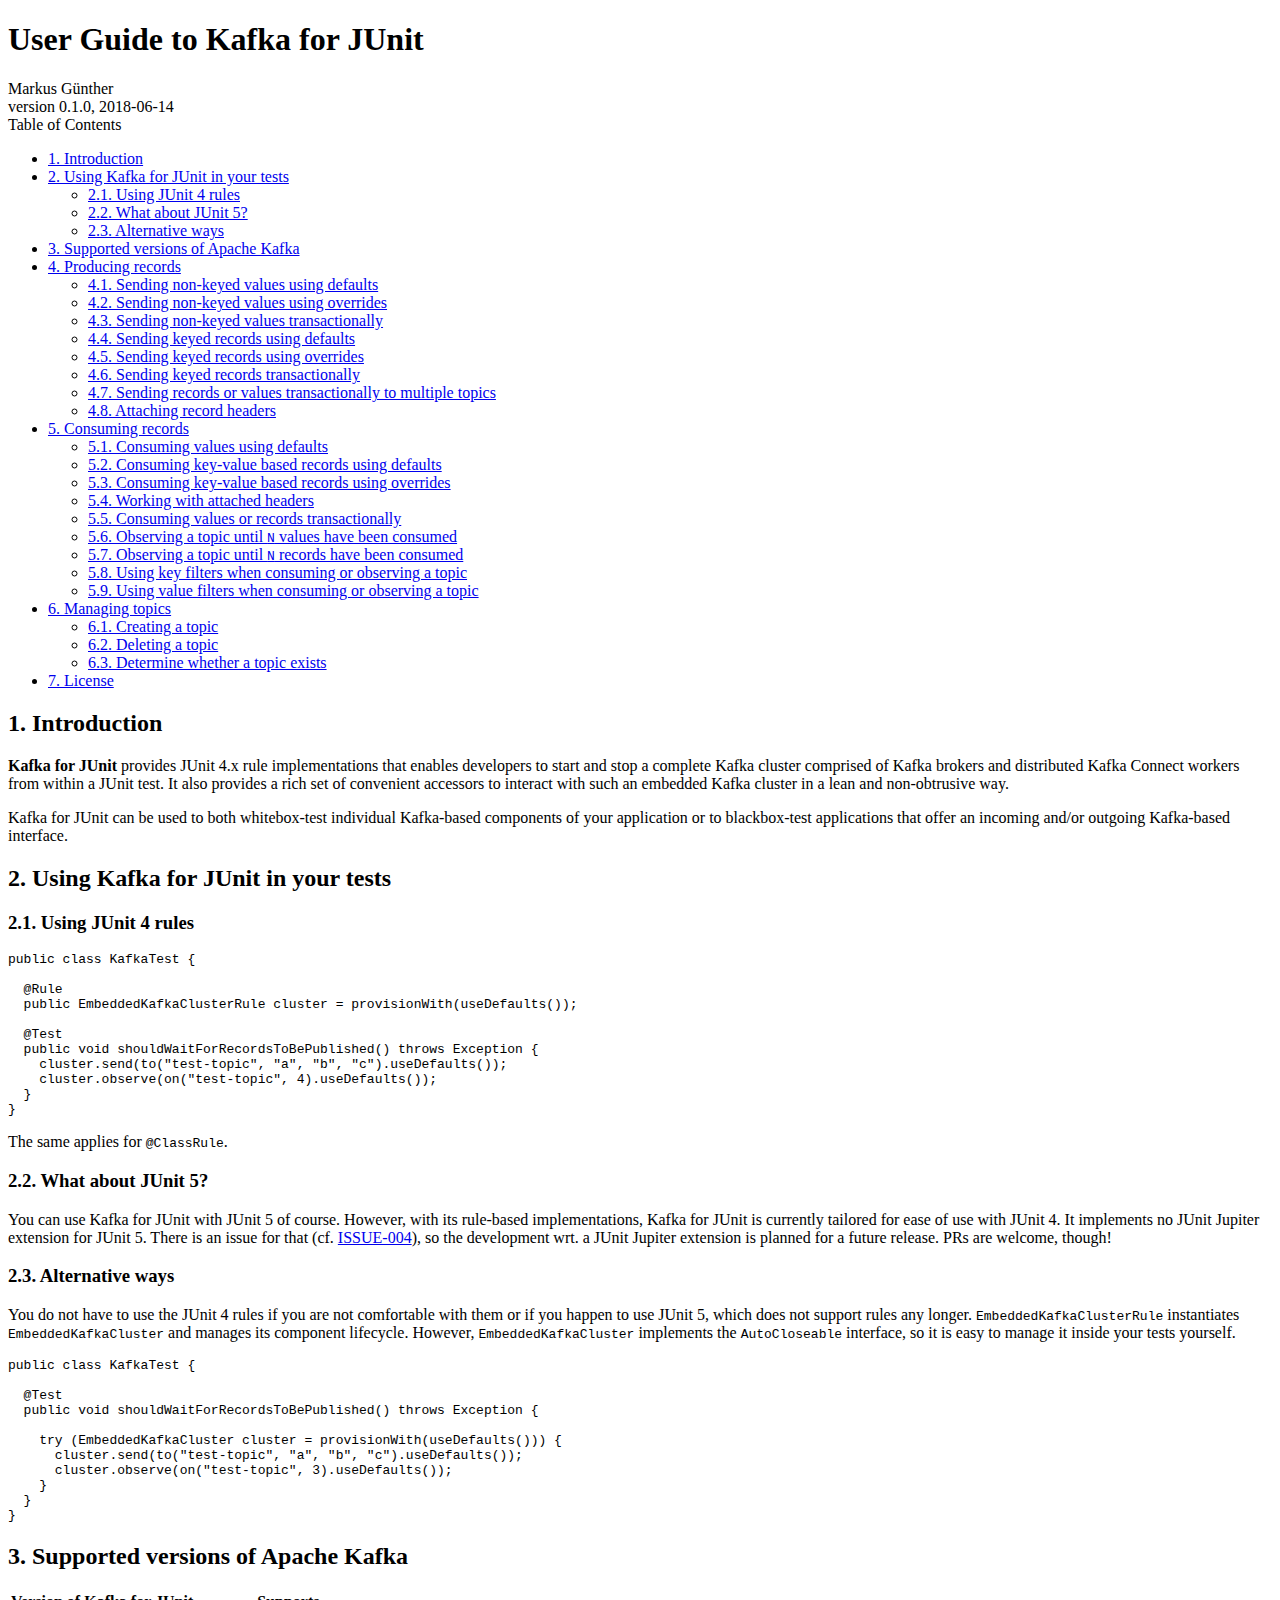
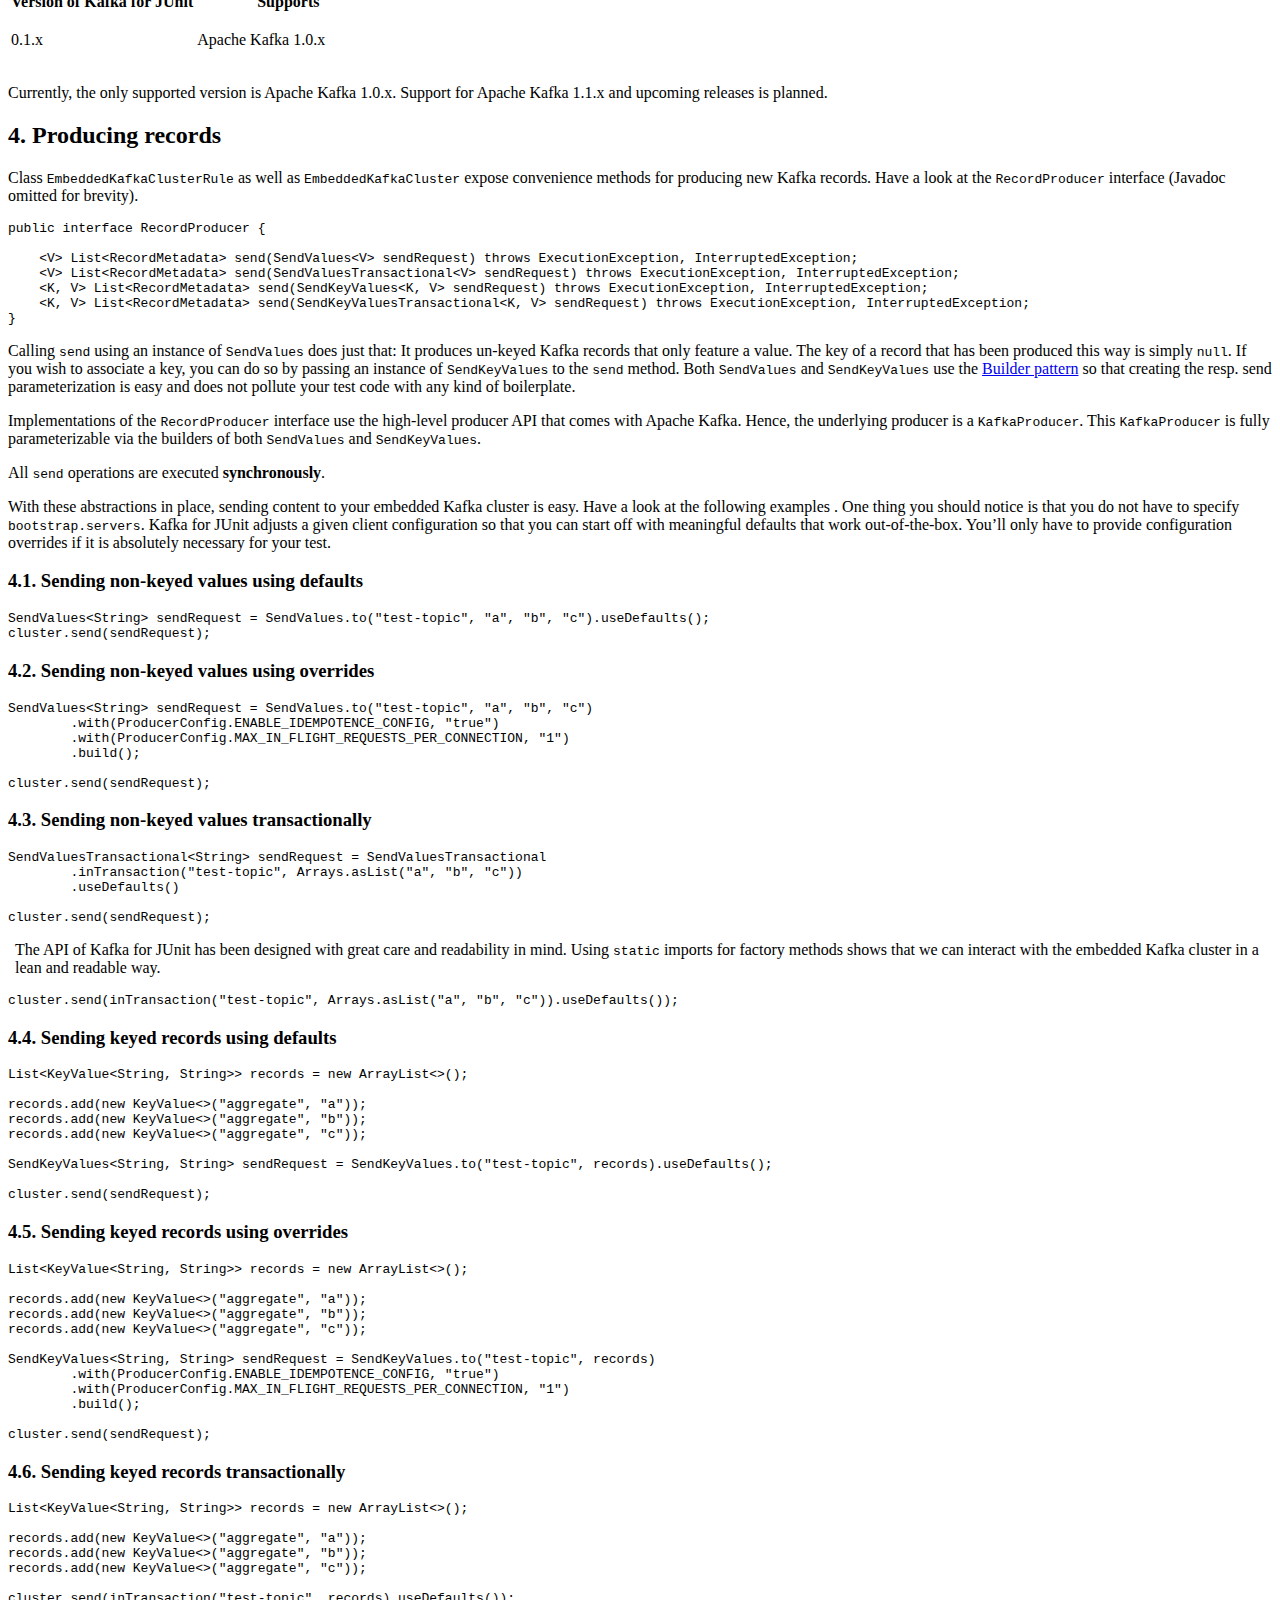
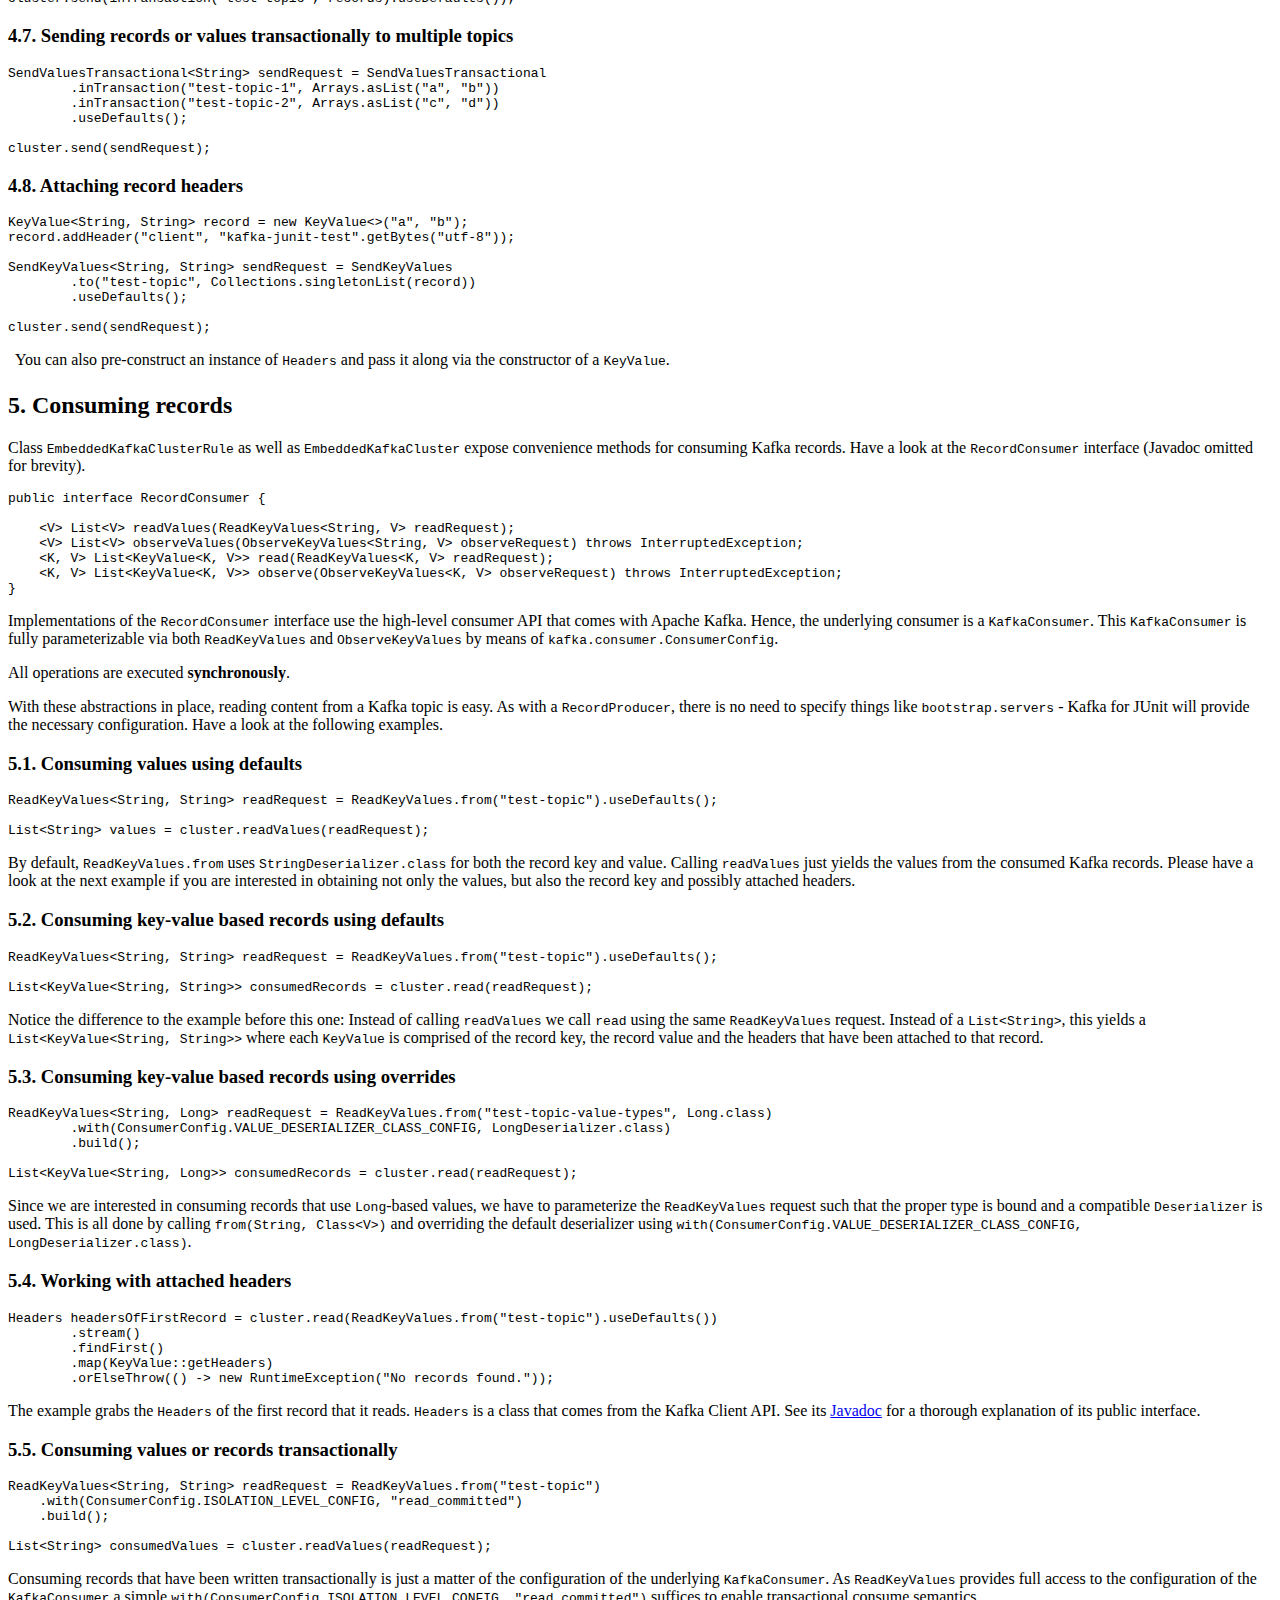
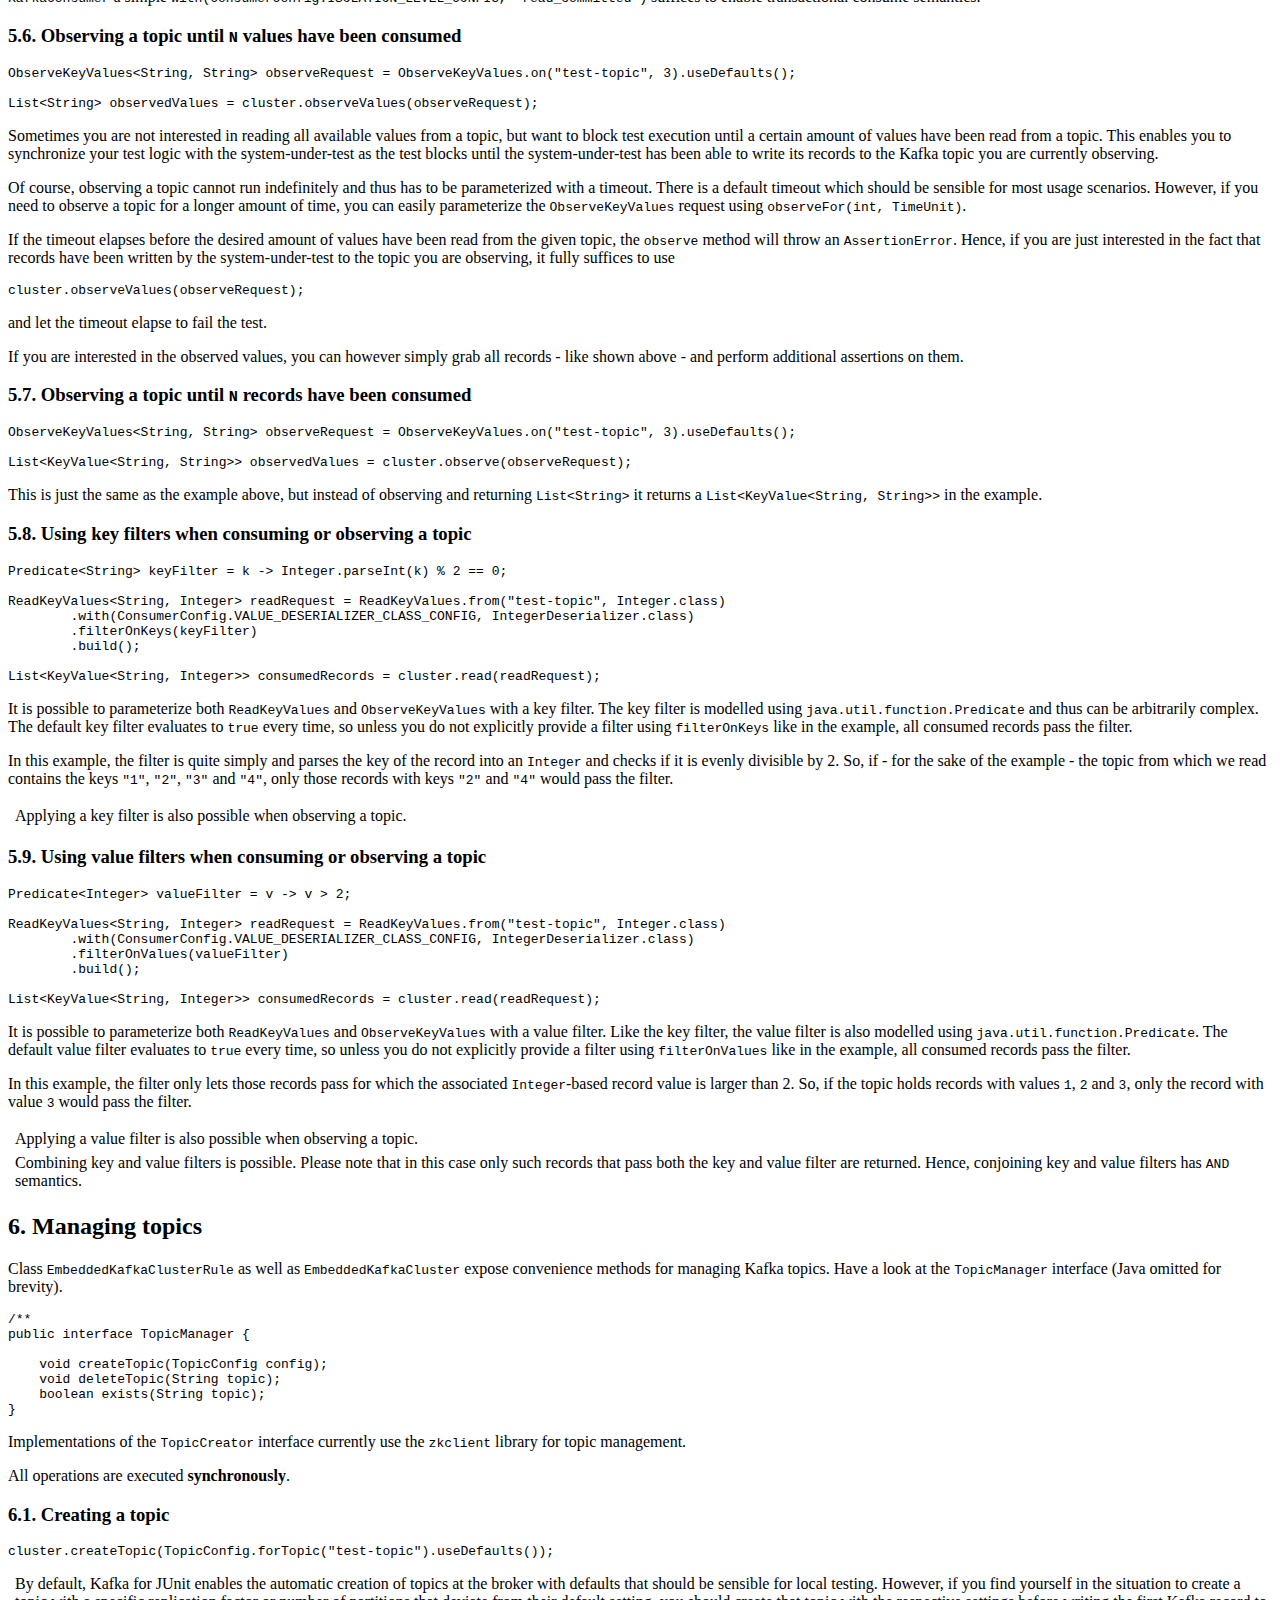
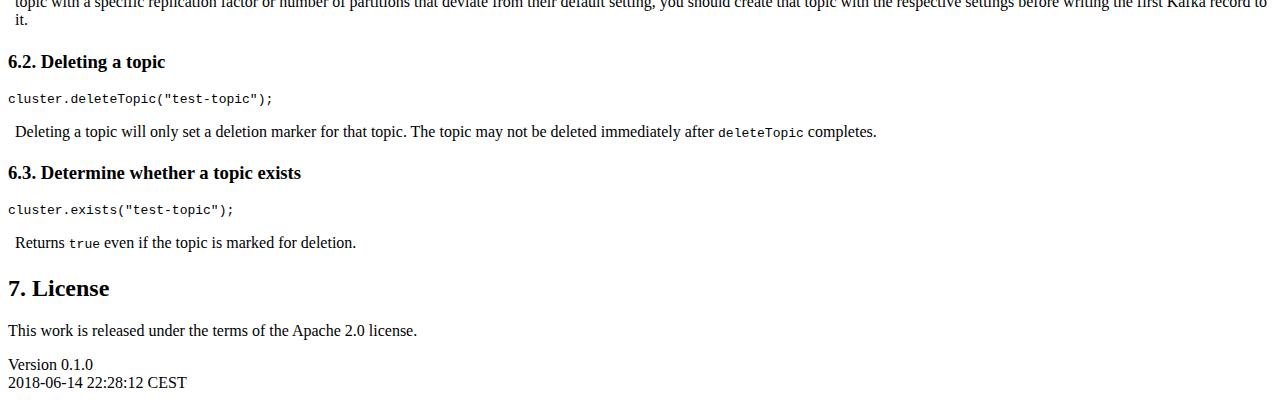
==== index.html @ 94922762 "Refines user's guide for 0.1.0" ====
<!DOCTYPE html>
<html lang="en">
<head>
<meta charset="UTF-8">
<!--[if IE]><meta http-equiv="X-UA-Compatible" content="IE=edge"><![endif]-->
<meta name="viewport" content="width=device-width, initial-scale=1.0">
<meta name="generator" content="Asciidoctor 1.5.4">
<meta name="author" content="Markus Günther">
<title>User Guide to Kafka for JUnit</title>
<link rel="stylesheet" href="https://fonts.googleapis.com/css?family=Open+Sans:300,300italic,400,400italic,600,600italic%7CNoto+Serif:400,400italic,700,700italic%7CDroid+Sans+Mono:400,700">
<link rel="stylesheet" href="css//asciidoctor.css">
<link rel="stylesheet" href="https://cdnjs.cloudflare.com/ajax/libs/font-awesome/4.5.0/css/font-awesome.min.css">
</head>
<body class="book toc2 toc-left">
<div id="header">
<h1>User Guide to <strong>Kafka for JUnit</strong></h1>
<div class="details">
<span id="author" class="author">Markus Günther</span><br>
<span id="revnumber">version 0.1.0,</span>
<span id="revdate">2018-06-14</span>
</div>
<div id="toc" class="toc2">
<div id="toctitle">Table of Contents</div>
<ul class="sectlevel1">
<li><a href="#section:introduction">1. Introduction</a></li>
<li><a href="#_using_kafka_for_junit_in_your_tests">2. Using Kafka for JUnit in your tests</a>
<ul class="sectlevel2">
<li><a href="#_using_junit_4_rules">2.1. Using JUnit 4 rules</a></li>
<li><a href="#_what_about_junit_5">2.2. What about JUnit 5?</a></li>
<li><a href="#_alternative_ways">2.3. Alternative ways</a></li>
</ul>
</li>
<li><a href="#_supported_versions_of_apache_kafka">3. Supported versions of Apache Kafka</a></li>
<li><a href="#section:producing-records">4. Producing records</a>
<ul class="sectlevel2">
<li><a href="#_sending_non_keyed_values_using_defaults">4.1. Sending non-keyed values using defaults</a></li>
<li><a href="#_sending_non_keyed_values_using_overrides">4.2. Sending non-keyed values using overrides</a></li>
<li><a href="#_sending_non_keyed_values_transactionally">4.3. Sending non-keyed values transactionally</a></li>
<li><a href="#_sending_keyed_records_using_defaults">4.4. Sending keyed records using defaults</a></li>
<li><a href="#_sending_keyed_records_using_overrides">4.5. Sending keyed records using overrides</a></li>
<li><a href="#_sending_keyed_records_transactionally">4.6. Sending keyed records transactionally</a></li>
<li><a href="#_sending_records_or_values_transactionally_to_multiple_topics">4.7. Sending records or values transactionally to multiple topics</a></li>
<li><a href="#_attaching_record_headers">4.8. Attaching record headers</a></li>
</ul>
</li>
<li><a href="#section:consuming-records">5. Consuming records</a>
<ul class="sectlevel2">
<li><a href="#_consuming_values_using_defaults">5.1. Consuming values using defaults</a></li>
<li><a href="#_consuming_key_value_based_records_using_defaults">5.2. Consuming key-value based records using defaults</a></li>
<li><a href="#_consuming_key_value_based_records_using_overrides">5.3. Consuming key-value based records using overrides</a></li>
<li><a href="#_working_with_attached_headers">5.4. Working with attached headers</a></li>
<li><a href="#_consuming_values_or_records_transactionally">5.5. Consuming values or records transactionally</a></li>
<li><a href="#_observing_a_topic_until_code_n_code_values_have_been_consumed">5.6. Observing a topic until <code>N</code> values have been consumed</a></li>
<li><a href="#_observing_a_topic_until_code_n_code_records_have_been_consumed">5.7. Observing a topic until <code>N</code> records have been consumed</a></li>
<li><a href="#_using_key_filters_when_consuming_or_observing_a_topic">5.8. Using key filters when consuming or observing a topic</a></li>
<li><a href="#_using_value_filters_when_consuming_or_observing_a_topic">5.9. Using value filters when consuming or observing a topic</a></li>
</ul>
</li>
<li><a href="#section:managing-topics">6. Managing topics</a>
<ul class="sectlevel2">
<li><a href="#_creating_a_topic">6.1. Creating a topic</a></li>
<li><a href="#_deleting_a_topic">6.2. Deleting a topic</a></li>
<li><a href="#_determine_whether_a_topic_exists">6.3. Determine whether a topic exists</a></li>
</ul>
</li>
<li><a href="#section:colophon">7. License</a></li>
</ul>
</div>
</div>
<div id="content">
<div class="sect1">
<h2 id="section:introduction">1. Introduction</h2>
<div class="sectionbody">
<div class="paragraph">
<p><strong>Kafka for JUnit</strong> provides JUnit 4.x rule implementations that enables developers to start and stop a complete Kafka cluster comprised of Kafka brokers and distributed Kafka Connect workers from within a JUnit test. It also provides a rich set of convenient accessors to interact with such an embedded Kafka cluster in a lean and non-obtrusive way.</p>
</div>
<div class="paragraph">
<p>Kafka for JUnit can be used to both whitebox-test individual Kafka-based components of your application or to blackbox-test applications that offer an incoming and/or outgoing Kafka-based interface.</p>
</div>
</div>
</div>
<div class="sect1">
<h2 id="_using_kafka_for_junit_in_your_tests">2. Using Kafka for JUnit in your tests</h2>
<div class="sectionbody">
<div class="sect2">
<h3 id="_using_junit_4_rules">2.1. Using JUnit 4 rules</h3>
<div class="listingblock">
<div class="content">
<pre class="highlight"><code class="language-java" data-lang="java">public class KafkaTest {

  @Rule
  public EmbeddedKafkaClusterRule cluster = provisionWith(useDefaults());

  @Test
  public void shouldWaitForRecordsToBePublished() throws Exception {
    cluster.send(to("test-topic", "a", "b", "c").useDefaults());
    cluster.observe(on("test-topic", 4).useDefaults());
  }
}</code></pre>
</div>
</div>
<div class="paragraph">
<p>The same applies for <code>@ClassRule</code>.</p>
</div>
</div>
<div class="sect2">
<h3 id="_what_about_junit_5">2.2. What about JUnit 5?</h3>
<div class="paragraph">
<p>You can use Kafka for JUnit with JUnit 5 of course. However, with its rule-based implementations, Kafka for JUnit is currently tailored for ease of use with JUnit 4. It implements no JUnit Jupiter extension for JUnit 5. There is an issue for that (cf. <a href="https://github.com/mguenther/kafka-junit/issues/4">ISSUE-004</a>), so the development wrt. a JUnit Jupiter extension is planned for a future release. PRs are welcome, though!</p>
</div>
</div>
<div class="sect2">
<h3 id="_alternative_ways">2.3. Alternative ways</h3>
<div class="paragraph">
<p>You do not have to use the JUnit 4 rules if you are not comfortable with them or if you happen to use JUnit 5, which does not support rules any longer. <code>EmbeddedKafkaClusterRule</code> instantiates <code>EmbeddedKafkaCluster</code> and manages its component lifecycle. However, <code>EmbeddedKafkaCluster</code> implements the <code>AutoCloseable</code> interface, so it is easy to manage it inside your tests yourself.</p>
</div>
<div class="listingblock">
<div class="content">
<pre class="highlight"><code class="language-java" data-lang="java">public class KafkaTest {

  @Test
  public void shouldWaitForRecordsToBePublished() throws Exception {

    try (EmbeddedKafkaCluster cluster = provisionWith(useDefaults())) {
      cluster.send(to("test-topic", "a", "b", "c").useDefaults());
      cluster.observe(on("test-topic", 3).useDefaults());
    }
  }
}</code></pre>
</div>
</div>
</div>
</div>
</div>
<div class="sect1">
<h2 id="_supported_versions_of_apache_kafka">3. Supported versions of Apache Kafka</h2>
<div class="sectionbody">
<table class="tableblock frame-all grid-all spread">
<colgroup>
<col style="width: 50%;">
<col style="width: 50%;">
</colgroup>
<thead>
<tr>
<th class="tableblock halign-left valign-top">Version of Kafka for JUnit</th>
<th class="tableblock halign-left valign-top">Supports</th>
</tr>
</thead>
<tbody>
<tr>
<td class="tableblock halign-left valign-top"><p class="tableblock">0.1.x</p></td>
<td class="tableblock halign-left valign-top"><p class="tableblock">Apache Kafka 1.0.x</p></td>
</tr>
</tbody>
</table>
<div class="paragraph">
<p>Currently, the only supported version is Apache Kafka 1.0.x. Support for Apache Kafka 1.1.x and upcoming releases is planned.</p>
</div>
</div>
</div>
<div class="sect1">
<h2 id="section:producing-records">4. Producing records</h2>
<div class="sectionbody">
<div class="paragraph">
<p>Class <code>EmbeddedKafkaClusterRule</code> as well as <code>EmbeddedKafkaCluster</code> expose convenience methods for producing new Kafka records. Have a look at the <code>RecordProducer</code> interface (Javadoc omitted for brevity).</p>
</div>
<div class="listingblock">
<div class="content">
<pre class="highlight"><code class="language-java" data-lang="java">public interface RecordProducer {

    &lt;V&gt; List&lt;RecordMetadata&gt; send(SendValues&lt;V&gt; sendRequest) throws ExecutionException, InterruptedException;
    &lt;V&gt; List&lt;RecordMetadata&gt; send(SendValuesTransactional&lt;V&gt; sendRequest) throws ExecutionException, InterruptedException;
    &lt;K, V&gt; List&lt;RecordMetadata&gt; send(SendKeyValues&lt;K, V&gt; sendRequest) throws ExecutionException, InterruptedException;
    &lt;K, V&gt; List&lt;RecordMetadata&gt; send(SendKeyValuesTransactional&lt;K, V&gt; sendRequest) throws ExecutionException, InterruptedException;
}</code></pre>
</div>
</div>
<div class="paragraph">
<p>Calling <code>send</code> using an instance of <code>SendValues</code> does just that: It produces un-keyed Kafka records that only feature a value. The key of a record that has been produced this way is simply <code>null</code>.  If you wish to associate a key, you can do so by passing an instance of <code>SendKeyValues</code> to the <code>send</code> method. Both <code>SendValues</code> and <code>SendKeyValues</code> use the <a href="https://en.wikipedia.org/wiki/Builder_pattern">Builder pattern</a> so that creating the resp. send parameterization is easy and does not pollute your test code with any kind of boilerplate.</p>
</div>
<div class="paragraph">
<p>Implementations of the <code>RecordProducer</code> interface use the high-level producer API that comes with Apache Kafka. Hence, the underlying producer is a <code>KafkaProducer</code>. This <code>KafkaProducer</code> is fully parameterizable via the builders of both <code>SendValues</code> and <code>SendKeyValues</code>.</p>
</div>
<div class="paragraph">
<p>All <code>send</code> operations are executed <strong>synchronously</strong>.</p>
</div>
<div class="paragraph">
<p>With these abstractions in place, sending content to your embedded Kafka cluster is easy. Have a look at the following examples . One thing you should notice is that you do not have to specify <code>bootstrap.servers</code>. Kafka for JUnit adjusts a given client configuration so that you can start off with meaningful defaults that work out-of-the-box. You&#8217;ll only have to provide configuration overrides if it is absolutely necessary for your test.</p>
</div>
<div class="sect2">
<h3 id="_sending_non_keyed_values_using_defaults">4.1. Sending non-keyed values using defaults</h3>
<div class="listingblock">
<div class="content">
<pre class="highlight"><code class="language-java" data-lang="java">SendValues&lt;String&gt; sendRequest = SendValues.to("test-topic", "a", "b", "c").useDefaults();
cluster.send(sendRequest);</code></pre>
</div>
</div>
</div>
<div class="sect2">
<h3 id="_sending_non_keyed_values_using_overrides">4.2. Sending non-keyed values using overrides</h3>
<div class="listingblock">
<div class="content">
<pre class="highlight"><code class="language-java" data-lang="java">SendValues&lt;String&gt; sendRequest = SendValues.to("test-topic", "a", "b", "c")
        .with(ProducerConfig.ENABLE_IDEMPOTENCE_CONFIG, "true")
        .with(ProducerConfig.MAX_IN_FLIGHT_REQUESTS_PER_CONNECTION, "1")
        .build();

cluster.send(sendRequest);</code></pre>
</div>
</div>
</div>
<div class="sect2">
<h3 id="_sending_non_keyed_values_transactionally">4.3. Sending non-keyed values transactionally</h3>
<div class="listingblock">
<div class="content">
<pre class="highlight"><code class="language-java" data-lang="java">SendValuesTransactional&lt;String&gt; sendRequest = SendValuesTransactional
        .inTransaction("test-topic", Arrays.asList("a", "b", "c"))
        .useDefaults()

cluster.send(sendRequest);</code></pre>
</div>
</div>
<div class="admonitionblock note">
<table>
<tr>
<td class="icon">
<i class="fa icon-note" title="Note"></i>
</td>
<td class="content">
The API of Kafka for JUnit has been designed with great care and readability in mind. Using <code>static</code> imports for factory methods shows that we can interact with the embedded Kafka cluster in a lean and readable way.
</td>
</tr>
</table>
</div>
<div class="listingblock">
<div class="content">
<pre class="highlight"><code class="language-java" data-lang="java">cluster.send(inTransaction("test-topic", Arrays.asList("a", "b", "c")).useDefaults());</code></pre>
</div>
</div>
</div>
<div class="sect2">
<h3 id="_sending_keyed_records_using_defaults">4.4. Sending keyed records using defaults</h3>
<div class="listingblock">
<div class="content">
<pre class="highlight"><code class="language-java" data-lang="java">List&lt;KeyValue&lt;String, String&gt;&gt; records = new ArrayList&lt;&gt;();

records.add(new KeyValue&lt;&gt;("aggregate", "a"));
records.add(new KeyValue&lt;&gt;("aggregate", "b"));
records.add(new KeyValue&lt;&gt;("aggregate", "c"));

SendKeyValues&lt;String, String&gt; sendRequest = SendKeyValues.to("test-topic", records).useDefaults();

cluster.send(sendRequest);</code></pre>
</div>
</div>
</div>
<div class="sect2">
<h3 id="_sending_keyed_records_using_overrides">4.5. Sending keyed records using overrides</h3>
<div class="listingblock">
<div class="content">
<pre class="highlight"><code class="language-java" data-lang="java">List&lt;KeyValue&lt;String, String&gt;&gt; records = new ArrayList&lt;&gt;();

records.add(new KeyValue&lt;&gt;("aggregate", "a"));
records.add(new KeyValue&lt;&gt;("aggregate", "b"));
records.add(new KeyValue&lt;&gt;("aggregate", "c"));

SendKeyValues&lt;String, String&gt; sendRequest = SendKeyValues.to("test-topic", records)
        .with(ProducerConfig.ENABLE_IDEMPOTENCE_CONFIG, "true")
        .with(ProducerConfig.MAX_IN_FLIGHT_REQUESTS_PER_CONNECTION, "1")
        .build();

cluster.send(sendRequest);</code></pre>
</div>
</div>
</div>
<div class="sect2">
<h3 id="_sending_keyed_records_transactionally">4.6. Sending keyed records transactionally</h3>
<div class="listingblock">
<div class="content">
<pre class="highlight"><code class="language-java" data-lang="java">List&lt;KeyValue&lt;String, String&gt;&gt; records = new ArrayList&lt;&gt;();

records.add(new KeyValue&lt;&gt;("aggregate", "a"));
records.add(new KeyValue&lt;&gt;("aggregate", "b"));
records.add(new KeyValue&lt;&gt;("aggregate", "c"));

cluster.send(inTransaction("test-topic", records).useDefaults());</code></pre>
</div>
</div>
</div>
<div class="sect2">
<h3 id="_sending_records_or_values_transactionally_to_multiple_topics">4.7. Sending records or values transactionally to multiple topics</h3>
<div class="listingblock">
<div class="content">
<pre class="highlight"><code class="language-java" data-lang="java">SendValuesTransactional&lt;String&gt; sendRequest = SendValuesTransactional
        .inTransaction("test-topic-1", Arrays.asList("a", "b"))
        .inTransaction("test-topic-2", Arrays.asList("c", "d"))
        .useDefaults();

cluster.send(sendRequest);</code></pre>
</div>
</div>
</div>
<div class="sect2">
<h3 id="_attaching_record_headers">4.8. Attaching record headers</h3>
<div class="listingblock">
<div class="content">
<pre class="highlight"><code class="language-java" data-lang="java">KeyValue&lt;String, String&gt; record = new KeyValue&lt;&gt;("a", "b");
record.addHeader("client", "kafka-junit-test".getBytes("utf-8"));

SendKeyValues&lt;String, String&gt; sendRequest = SendKeyValues
        .to("test-topic", Collections.singletonList(record))
        .useDefaults();

cluster.send(sendRequest);</code></pre>
</div>
</div>
<div class="admonitionblock note">
<table>
<tr>
<td class="icon">
<i class="fa icon-note" title="Note"></i>
</td>
<td class="content">
You can also pre-construct an instance of <code>Headers</code> and pass it along via the constructor of a <code>KeyValue</code>.
</td>
</tr>
</table>
</div>
</div>
</div>
</div>
<div class="sect1">
<h2 id="section:consuming-records">5. Consuming records</h2>
<div class="sectionbody">
<div class="paragraph">
<p>Class <code>EmbeddedKafkaClusterRule</code> as well as <code>EmbeddedKafkaCluster</code> expose convenience methods for consuming Kafka records. Have a look at the <code>RecordConsumer</code> interface (Javadoc omitted for brevity).</p>
</div>
<div class="listingblock">
<div class="content">
<pre class="highlight"><code class="language-java" data-lang="java">public interface RecordConsumer {

    &lt;V&gt; List&lt;V&gt; readValues(ReadKeyValues&lt;String, V&gt; readRequest);
    &lt;V&gt; List&lt;V&gt; observeValues(ObserveKeyValues&lt;String, V&gt; observeRequest) throws InterruptedException;
    &lt;K, V&gt; List&lt;KeyValue&lt;K, V&gt;&gt; read(ReadKeyValues&lt;K, V&gt; readRequest);
    &lt;K, V&gt; List&lt;KeyValue&lt;K, V&gt;&gt; observe(ObserveKeyValues&lt;K, V&gt; observeRequest) throws InterruptedException;
}</code></pre>
</div>
</div>
<div class="paragraph">
<p>Implementations of the <code>RecordConsumer</code> interface use the high-level consumer API that comes with Apache Kafka. Hence, the underlying consumer is a <code>KafkaConsumer</code>. This <code>KafkaConsumer</code> is fully parameterizable via both <code>ReadKeyValues</code> and <code>ObserveKeyValues</code> by means of <code>kafka.consumer.ConsumerConfig</code>.</p>
</div>
<div class="paragraph">
<p>All operations are executed <strong>synchronously</strong>.</p>
</div>
<div class="paragraph">
<p>With these abstractions in place, reading content from a Kafka topic is easy. As with a <code>RecordProducer</code>, there is no need to specify things like <code>bootstrap.servers</code> - Kafka for JUnit will provide the necessary configuration. Have a look at the following examples.</p>
</div>
<div class="sect2">
<h3 id="_consuming_values_using_defaults">5.1. Consuming values using defaults</h3>
<div class="listingblock">
<div class="content">
<pre class="highlight"><code class="language-java" data-lang="java">ReadKeyValues&lt;String, String&gt; readRequest = ReadKeyValues.from("test-topic").useDefaults();

List&lt;String&gt; values = cluster.readValues(readRequest);</code></pre>
</div>
</div>
<div class="paragraph">
<p>By default, <code>ReadKeyValues.from</code> uses <code>StringDeserializer.class</code> for both the record key and value. Calling <code>readValues</code> just yields the values from the consumed Kafka records. Please have a look at the next example if you are interested in obtaining not only the values, but also the record key and possibly attached headers.</p>
</div>
</div>
<div class="sect2">
<h3 id="_consuming_key_value_based_records_using_defaults">5.2. Consuming key-value based records using defaults</h3>
<div class="listingblock">
<div class="content">
<pre class="highlight"><code class="language-java" data-lang="java">ReadKeyValues&lt;String, String&gt; readRequest = ReadKeyValues.from("test-topic").useDefaults();

List&lt;KeyValue&lt;String, String&gt;&gt; consumedRecords = cluster.read(readRequest);</code></pre>
</div>
</div>
<div class="paragraph">
<p>Notice the difference to the example before this one: Instead of calling <code>readValues</code> we call <code>read</code> using the same <code>ReadKeyValues</code> request. Instead of a <code>List&lt;String&gt;</code>, this yields a <code>List&lt;KeyValue&lt;String, String&gt;&gt;</code> where each <code>KeyValue</code> is comprised of the record key, the record value and the headers that have been attached to that record.</p>
</div>
</div>
<div class="sect2">
<h3 id="_consuming_key_value_based_records_using_overrides">5.3. Consuming key-value based records using overrides</h3>
<div class="listingblock">
<div class="content">
<pre class="highlight"><code class="language-java" data-lang="java">ReadKeyValues&lt;String, Long&gt; readRequest = ReadKeyValues.from("test-topic-value-types", Long.class)
        .with(ConsumerConfig.VALUE_DESERIALIZER_CLASS_CONFIG, LongDeserializer.class)
        .build();

List&lt;KeyValue&lt;String, Long&gt;&gt; consumedRecords = cluster.read(readRequest);</code></pre>
</div>
</div>
<div class="paragraph">
<p>Since we are interested in consuming records that use <code>Long</code>-based values, we have to parameterize the <code>ReadKeyValues</code> request such that the proper type is bound and a compatible <code>Deserializer</code> is used. This is all done by calling <code>from(String, Class&lt;V&gt;)</code> and overriding the default deserializer using <code>with(ConsumerConfig.VALUE_DESERIALIZER_CLASS_CONFIG, LongDeserializer.class)</code>.</p>
</div>
</div>
<div class="sect2">
<h3 id="_working_with_attached_headers">5.4. Working with attached headers</h3>
<div class="listingblock">
<div class="content">
<pre class="highlight"><code class="language-java" data-lang="java">Headers headersOfFirstRecord = cluster.read(ReadKeyValues.from("test-topic").useDefaults())
        .stream()
        .findFirst()
        .map(KeyValue::getHeaders)
        .orElseThrow(() -&gt; new RuntimeException("No records found."));</code></pre>
</div>
</div>
<div class="paragraph">
<p>The example grabs the <code>Headers</code> of the first record that it reads. <code>Headers</code> is a class that comes from the Kafka Client API. See its <a href="https://kafka.apache.org/10/javadoc/org/apache/kafka/common/header/Headers.html">Javadoc</a> for a thorough explanation of its public interface.</p>
</div>
</div>
<div class="sect2">
<h3 id="_consuming_values_or_records_transactionally">5.5. Consuming values or records transactionally</h3>
<div class="listingblock">
<div class="content">
<pre class="highlight"><code class="language-java" data-lang="java">ReadKeyValues&lt;String, String&gt; readRequest = ReadKeyValues.from("test-topic")
    .with(ConsumerConfig.ISOLATION_LEVEL_CONFIG, "read_committed")
    .build();

List&lt;String&gt; consumedValues = cluster.readValues(readRequest);</code></pre>
</div>
</div>
<div class="paragraph">
<p>Consuming records that have been written transactionally is just a matter of the configuration of the underlying <code>KafkaConsumer</code>. As <code>ReadKeyValues</code> provides full access to the configuration of the <code>KafkaConsumer</code> a simple <code>with(ConsumerConfig.ISOLATION_LEVEL_CONFIG, "read_committed")</code> suffices to enable transactional consume semantics.</p>
</div>
</div>
<div class="sect2">
<h3 id="_observing_a_topic_until_code_n_code_values_have_been_consumed">5.6. Observing a topic until <code>N</code> values have been consumed</h3>
<div class="listingblock">
<div class="content">
<pre class="highlight"><code class="language-java" data-lang="java">ObserveKeyValues&lt;String, String&gt; observeRequest = ObserveKeyValues.on("test-topic", 3).useDefaults();

List&lt;String&gt; observedValues = cluster.observeValues(observeRequest);</code></pre>
</div>
</div>
<div class="paragraph">
<p>Sometimes you are not interested in reading all available values from a topic, but want to block test execution until a certain amount of values have been read from a topic. This enables you to synchronize your test logic with the system-under-test as the test blocks until the system-under-test has been able to write its records to the Kafka topic you are currently observing.</p>
</div>
<div class="paragraph">
<p>Of course, observing a topic cannot run indefinitely and thus has to be parameterized with a timeout. There is a default timeout which should be sensible for most usage scenarios. However, if you need to observe a topic for a longer amount of time, you can easily parameterize the <code>ObserveKeyValues</code> request using <code>observeFor(int, TimeUnit)</code>.</p>
</div>
<div class="paragraph">
<p>If the timeout elapses before the desired amount of values have been read from the given topic, the <code>observe</code> method will throw an <code>AssertionError</code>. Hence, if you are just interested in the fact that records have been written by the system-under-test to the topic you are observing, it fully suffices to use</p>
</div>
<div class="listingblock">
<div class="content">
<pre class="highlight"><code class="language-java" data-lang="java">cluster.observeValues(observeRequest);</code></pre>
</div>
</div>
<div class="paragraph">
<p>and let the timeout elapse to fail the test.</p>
</div>
<div class="paragraph">
<p>If you are interested in the observed values, you can however simply grab all records - like shown above - and perform additional assertions on them.</p>
</div>
</div>
<div class="sect2">
<h3 id="_observing_a_topic_until_code_n_code_records_have_been_consumed">5.7. Observing a topic until <code>N</code> records have been consumed</h3>
<div class="listingblock">
<div class="content">
<pre class="highlight"><code class="language-java" data-lang="java">ObserveKeyValues&lt;String, String&gt; observeRequest = ObserveKeyValues.on("test-topic", 3).useDefaults();

List&lt;KeyValue&lt;String, String&gt;&gt; observedValues = cluster.observe(observeRequest);</code></pre>
</div>
</div>
<div class="paragraph">
<p>This is just the same as the example above, but instead of observing and returning <code>List&lt;String&gt;</code> it returns a <code>List&lt;KeyValue&lt;String, String&gt;&gt;</code> in the example.</p>
</div>
</div>
<div class="sect2">
<h3 id="_using_key_filters_when_consuming_or_observing_a_topic">5.8. Using key filters when consuming or observing a topic</h3>
<div class="listingblock">
<div class="content">
<pre class="highlight"><code class="language-java" data-lang="java">Predicate&lt;String&gt; keyFilter = k -&gt; Integer.parseInt(k) % 2 == 0;

ReadKeyValues&lt;String, Integer&gt; readRequest = ReadKeyValues.from("test-topic", Integer.class)
        .with(ConsumerConfig.VALUE_DESERIALIZER_CLASS_CONFIG, IntegerDeserializer.class)
        .filterOnKeys(keyFilter)
        .build();

List&lt;KeyValue&lt;String, Integer&gt;&gt; consumedRecords = cluster.read(readRequest);</code></pre>
</div>
</div>
<div class="paragraph">
<p>It is possible to parameterize both <code>ReadKeyValues</code> and <code>ObserveKeyValues</code> with a key filter. The key filter is modelled using <code>java.util.function.Predicate</code> and thus can be arbitrarily complex. The default key filter evaluates to <code>true</code> every time, so unless you do not explicitly provide a filter using <code>filterOnKeys</code> like in the example, all consumed records pass the filter.</p>
</div>
<div class="paragraph">
<p>In this example, the filter is quite simply and parses the key of the record into an <code>Integer</code> and checks if it is evenly divisible by 2. So, if - for the sake of the example - the topic from which we read contains the keys <code>"1"</code>, <code>"2"</code>, <code>"3"</code> and <code>"4"</code>, only those records with keys <code>"2"</code> and <code>"4"</code> would pass the filter.</p>
</div>
<div class="admonitionblock note">
<table>
<tr>
<td class="icon">
<i class="fa icon-note" title="Note"></i>
</td>
<td class="content">
Applying a key filter is also possible when observing a topic.
</td>
</tr>
</table>
</div>
</div>
<div class="sect2">
<h3 id="_using_value_filters_when_consuming_or_observing_a_topic">5.9. Using value filters when consuming or observing a topic</h3>
<div class="listingblock">
<div class="content">
<pre class="highlight"><code class="language-java" data-lang="java">Predicate&lt;Integer&gt; valueFilter = v -&gt; v &gt; 2;

ReadKeyValues&lt;String, Integer&gt; readRequest = ReadKeyValues.from("test-topic", Integer.class)
        .with(ConsumerConfig.VALUE_DESERIALIZER_CLASS_CONFIG, IntegerDeserializer.class)
        .filterOnValues(valueFilter)
        .build();

List&lt;KeyValue&lt;String, Integer&gt;&gt; consumedRecords = cluster.read(readRequest);</code></pre>
</div>
</div>
<div class="paragraph">
<p>It is possible to parameterize both <code>ReadKeyValues</code> and <code>ObserveKeyValues</code> with a value filter. Like the key filter, the value filter is also modelled using <code>java.util.function.Predicate</code>. The default value filter evaluates to <code>true</code> every time, so unless you do not explicitly provide a filter using <code>filterOnValues</code> like in the example, all consumed records pass the filter.</p>
</div>
<div class="paragraph">
<p>In this example, the filter only lets those records pass for which the associated <code>Integer</code>-based record value is larger than 2. So, if the topic holds records with values <code>1</code>, <code>2</code> and <code>3</code>, only the record with value <code>3</code> would pass the filter.</p>
</div>
<div class="admonitionblock note">
<table>
<tr>
<td class="icon">
<i class="fa icon-note" title="Note"></i>
</td>
<td class="content">
Applying a value filter is also possible when observing a topic.
</td>
</tr>
</table>
</div>
<div class="admonitionblock note">
<table>
<tr>
<td class="icon">
<i class="fa icon-note" title="Note"></i>
</td>
<td class="content">
Combining key and value filters is possible. Please note that in this case only such records that pass both the key and value filter are returned. Hence, conjoining key and value filters has <code>AND</code> semantics.
</td>
</tr>
</table>
</div>
</div>
</div>
</div>
<div class="sect1">
<h2 id="section:managing-topics">6. Managing topics</h2>
<div class="sectionbody">
<div class="paragraph">
<p>Class <code>EmbeddedKafkaClusterRule</code> as well as <code>EmbeddedKafkaCluster</code> expose convenience methods for managing Kafka topics. Have a look at the <code>TopicManager</code> interface (Java omitted for brevity).</p>
</div>
<div class="listingblock">
<div class="content">
<pre class="highlight"><code class="language-java" data-lang="java">/**
public interface TopicManager {

    void createTopic(TopicConfig config);
    void deleteTopic(String topic);
    boolean exists(String topic);
}</code></pre>
</div>
</div>
<div class="paragraph">
<p>Implementations of the <code>TopicCreator</code> interface currently use the <code>zkclient</code> library for topic management.</p>
</div>
<div class="paragraph">
<p>All operations are executed <strong>synchronously</strong>.</p>
</div>
<div class="sect2">
<h3 id="_creating_a_topic">6.1. Creating a topic</h3>
<div class="listingblock">
<div class="content">
<pre class="highlight"><code class="language-java" data-lang="java">cluster.createTopic(TopicConfig.forTopic("test-topic").useDefaults());</code></pre>
</div>
</div>
<div class="admonitionblock note">
<table>
<tr>
<td class="icon">
<i class="fa icon-note" title="Note"></i>
</td>
<td class="content">
By default, Kafka for JUnit enables the automatic creation of topics at the broker with defaults that should be sensible for local testing. However, if you find yourself in the situation to create a topic with a specific replication factor or number of partitions that deviate from their default setting, you should create that topic with the respective settings before writing the first Kafka record to it.
</td>
</tr>
</table>
</div>
</div>
<div class="sect2">
<h3 id="_deleting_a_topic">6.2. Deleting a topic</h3>
<div class="listingblock">
<div class="content">
<pre class="highlight"><code class="language-java" data-lang="java">cluster.deleteTopic("test-topic");</code></pre>
</div>
</div>
<div class="admonitionblock note">
<table>
<tr>
<td class="icon">
<i class="fa icon-note" title="Note"></i>
</td>
<td class="content">
Deleting a topic will only set a deletion marker for that topic. The topic may not be deleted immediately after <code>deleteTopic</code> completes.
</td>
</tr>
</table>
</div>
</div>
<div class="sect2">
<h3 id="_determine_whether_a_topic_exists">6.3. Determine whether a topic exists</h3>
<div class="listingblock">
<div class="content">
<pre class="highlight"><code class="language-java" data-lang="java">cluster.exists("test-topic");</code></pre>
</div>
</div>
<div class="admonitionblock note">
<table>
<tr>
<td class="icon">
<i class="fa icon-note" title="Note"></i>
</td>
<td class="content">
Returns <code>true</code> even if the topic is marked for deletion.
</td>
</tr>
</table>
</div>
</div>
</div>
</div>
<div class="sect1">
<h2 id="section:colophon">7. License</h2>
<div class="sectionbody">
<div class="paragraph">
<p>This work is released under the terms of the Apache 2.0 license.</p>
</div>
</div>
</div>
</div>
<div id="footer">
<div id="footer-text">
Version 0.1.0<br>
 2018-06-14 22:28:12 CEST
</div>
</div>
</body>
</html>
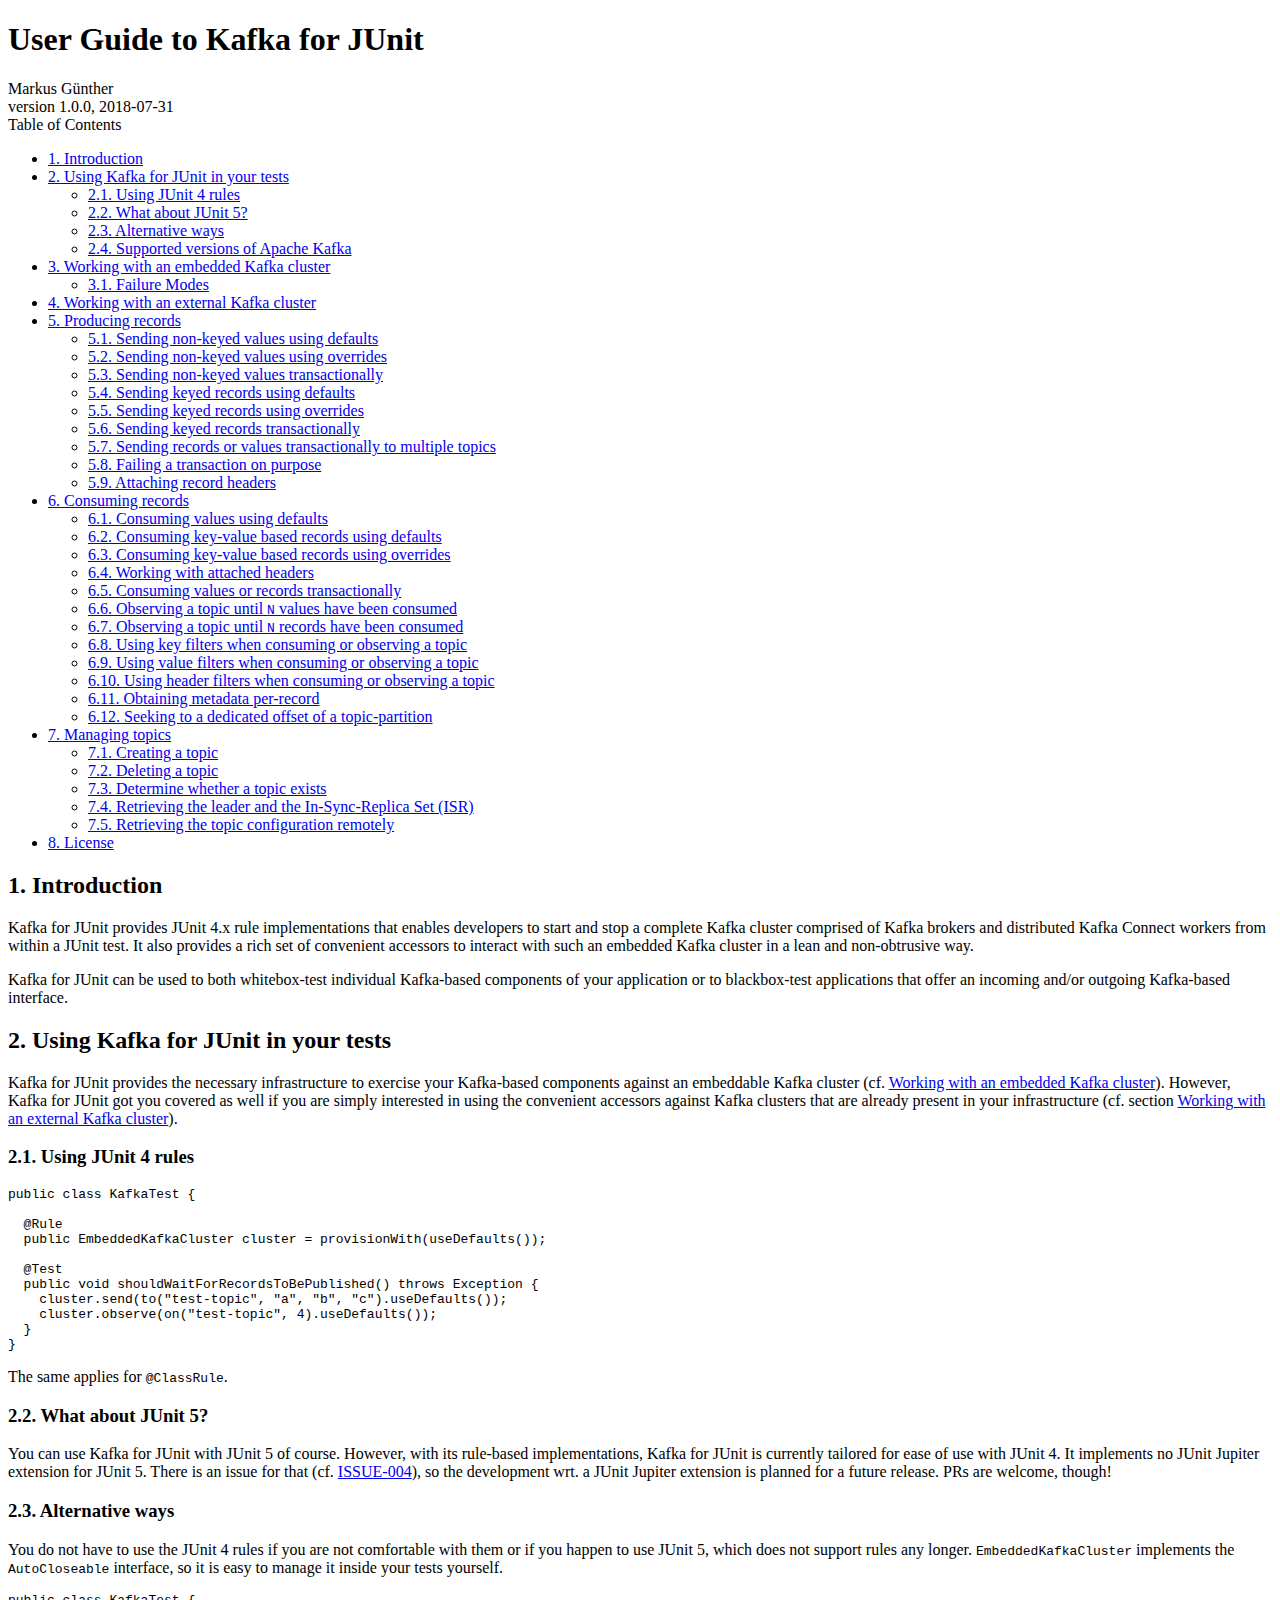
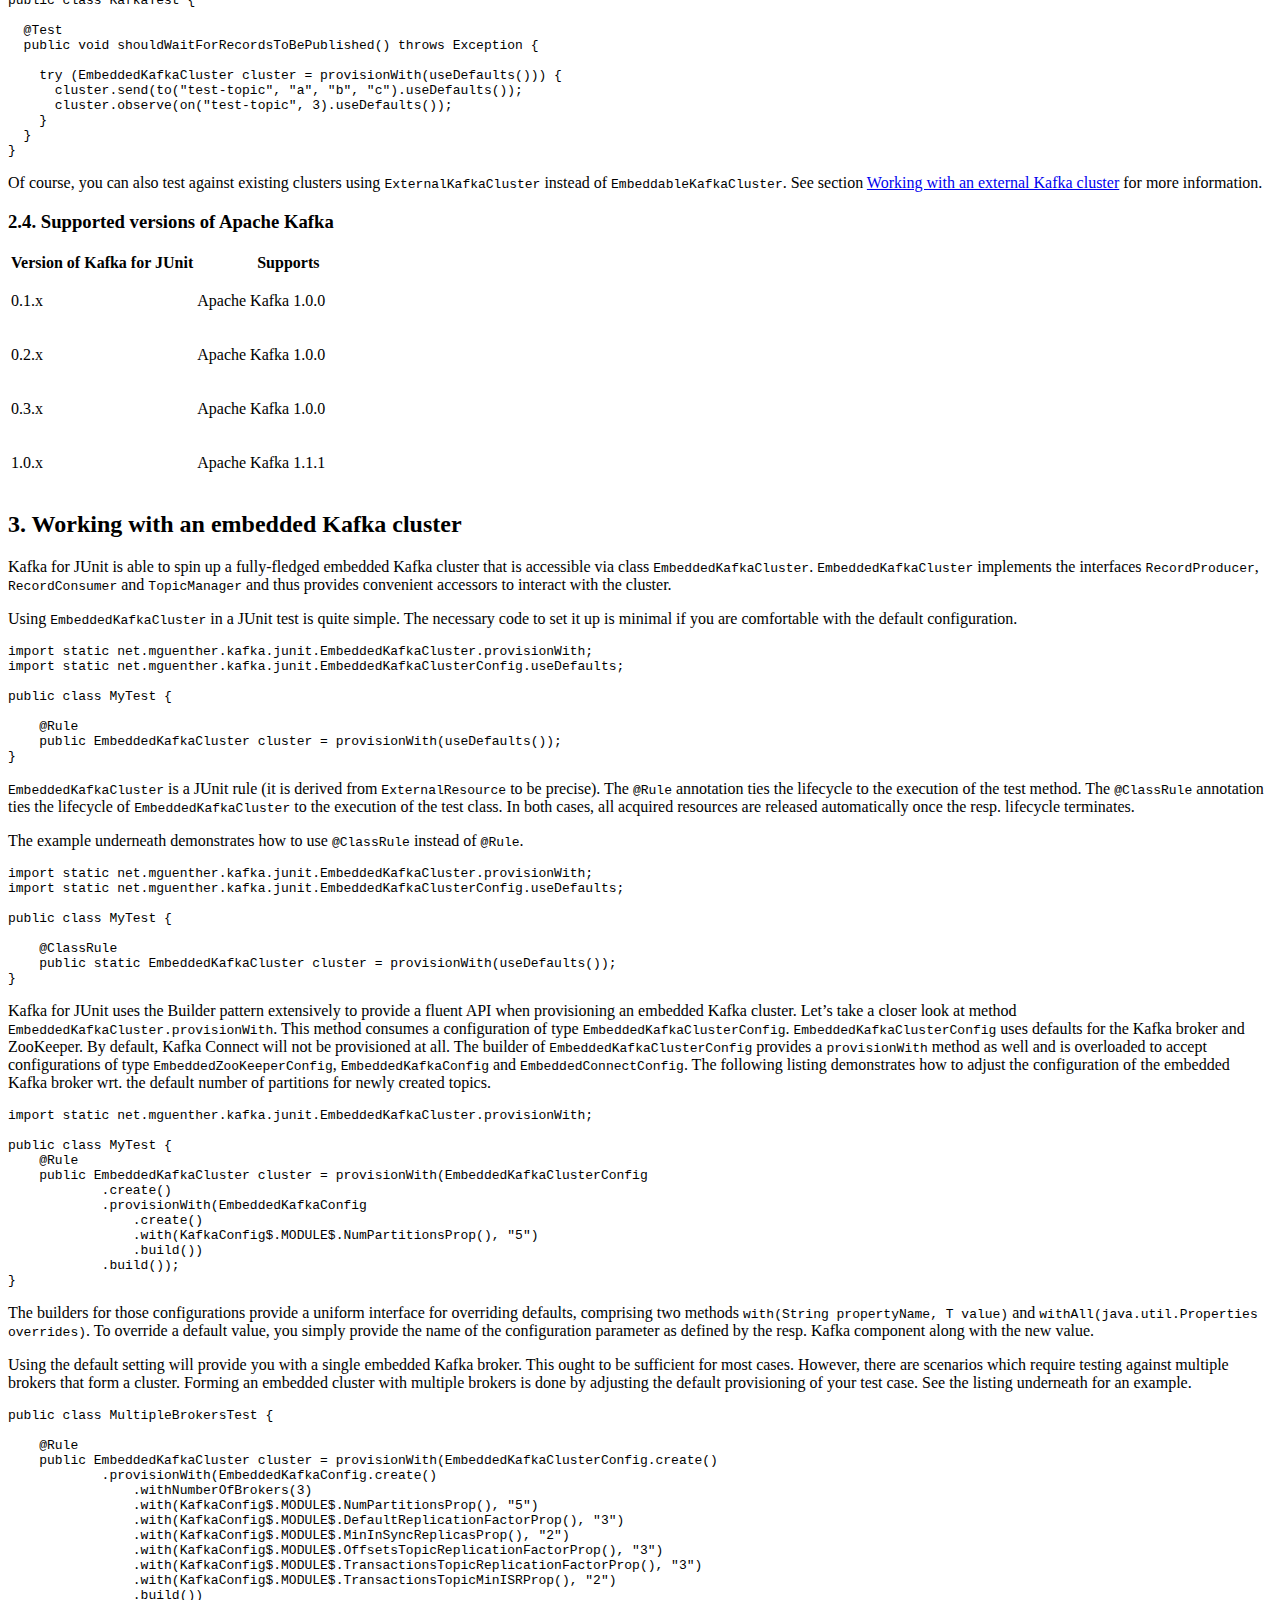
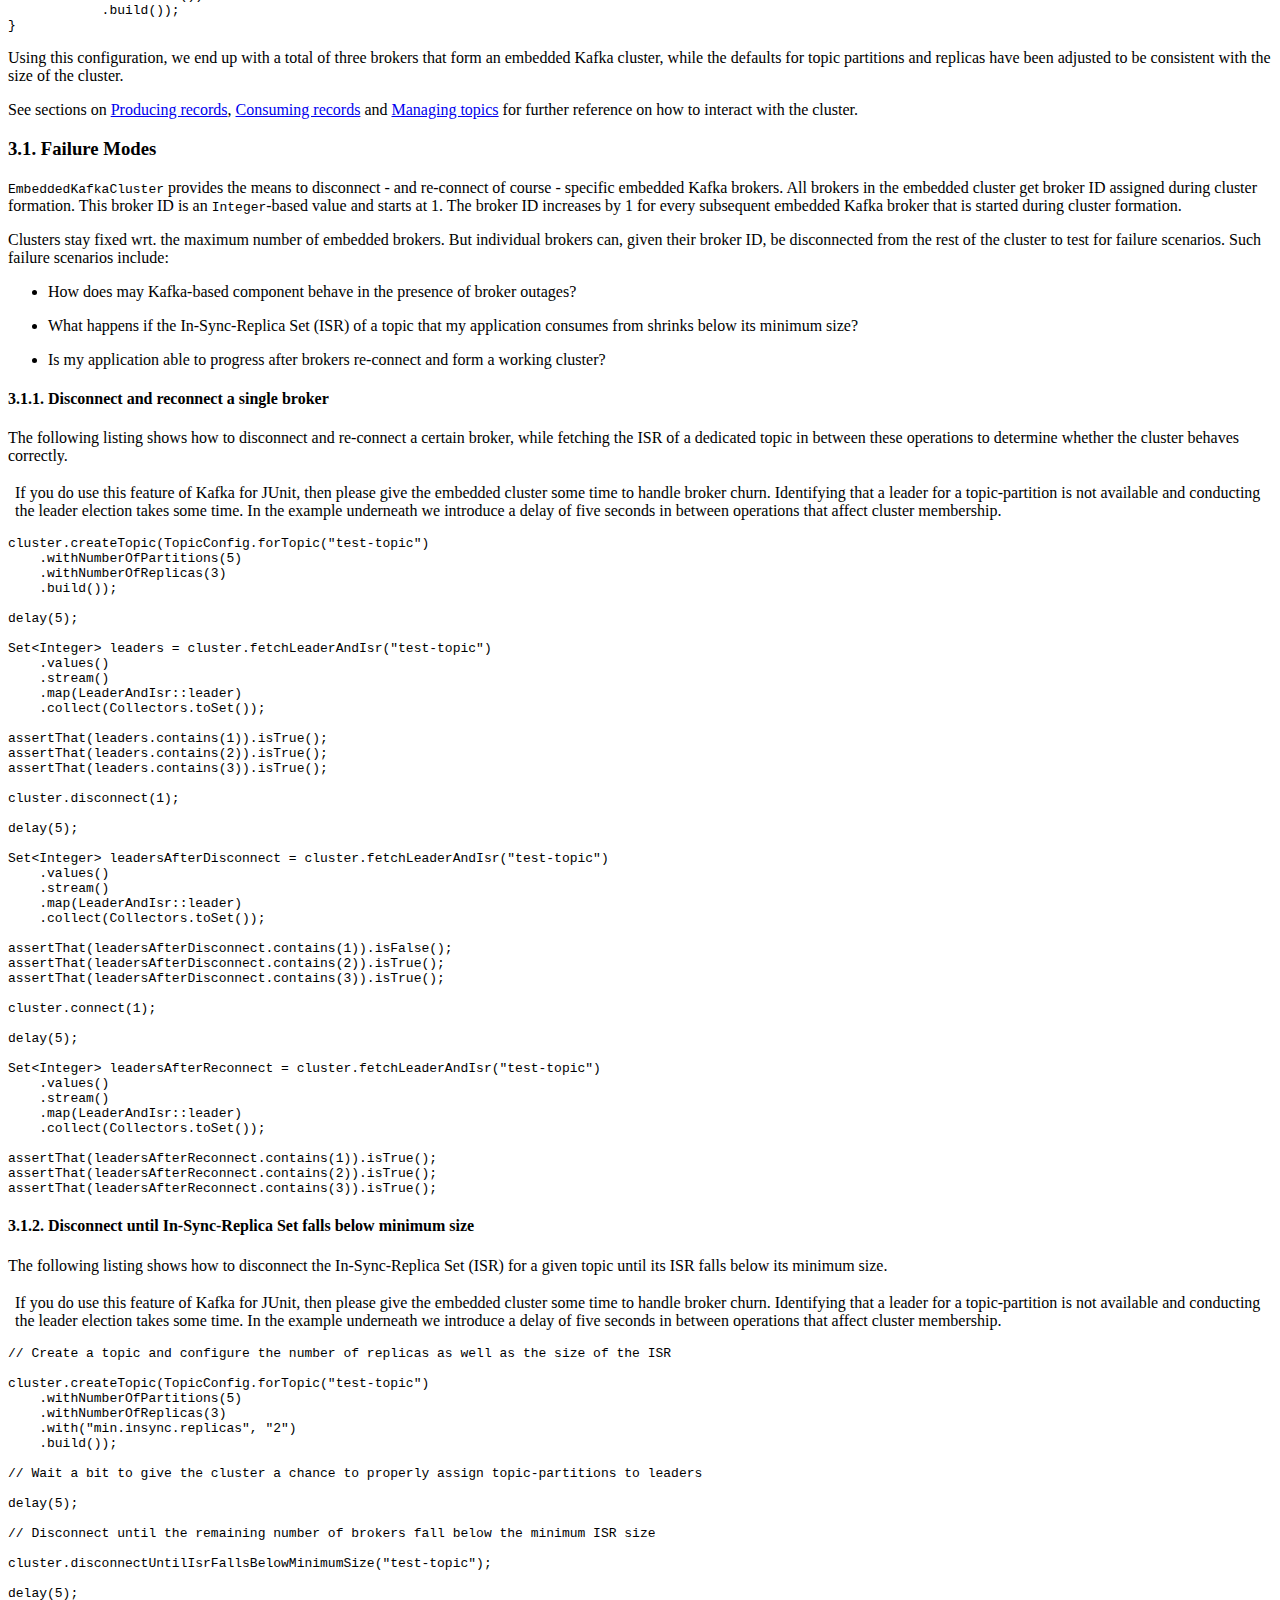
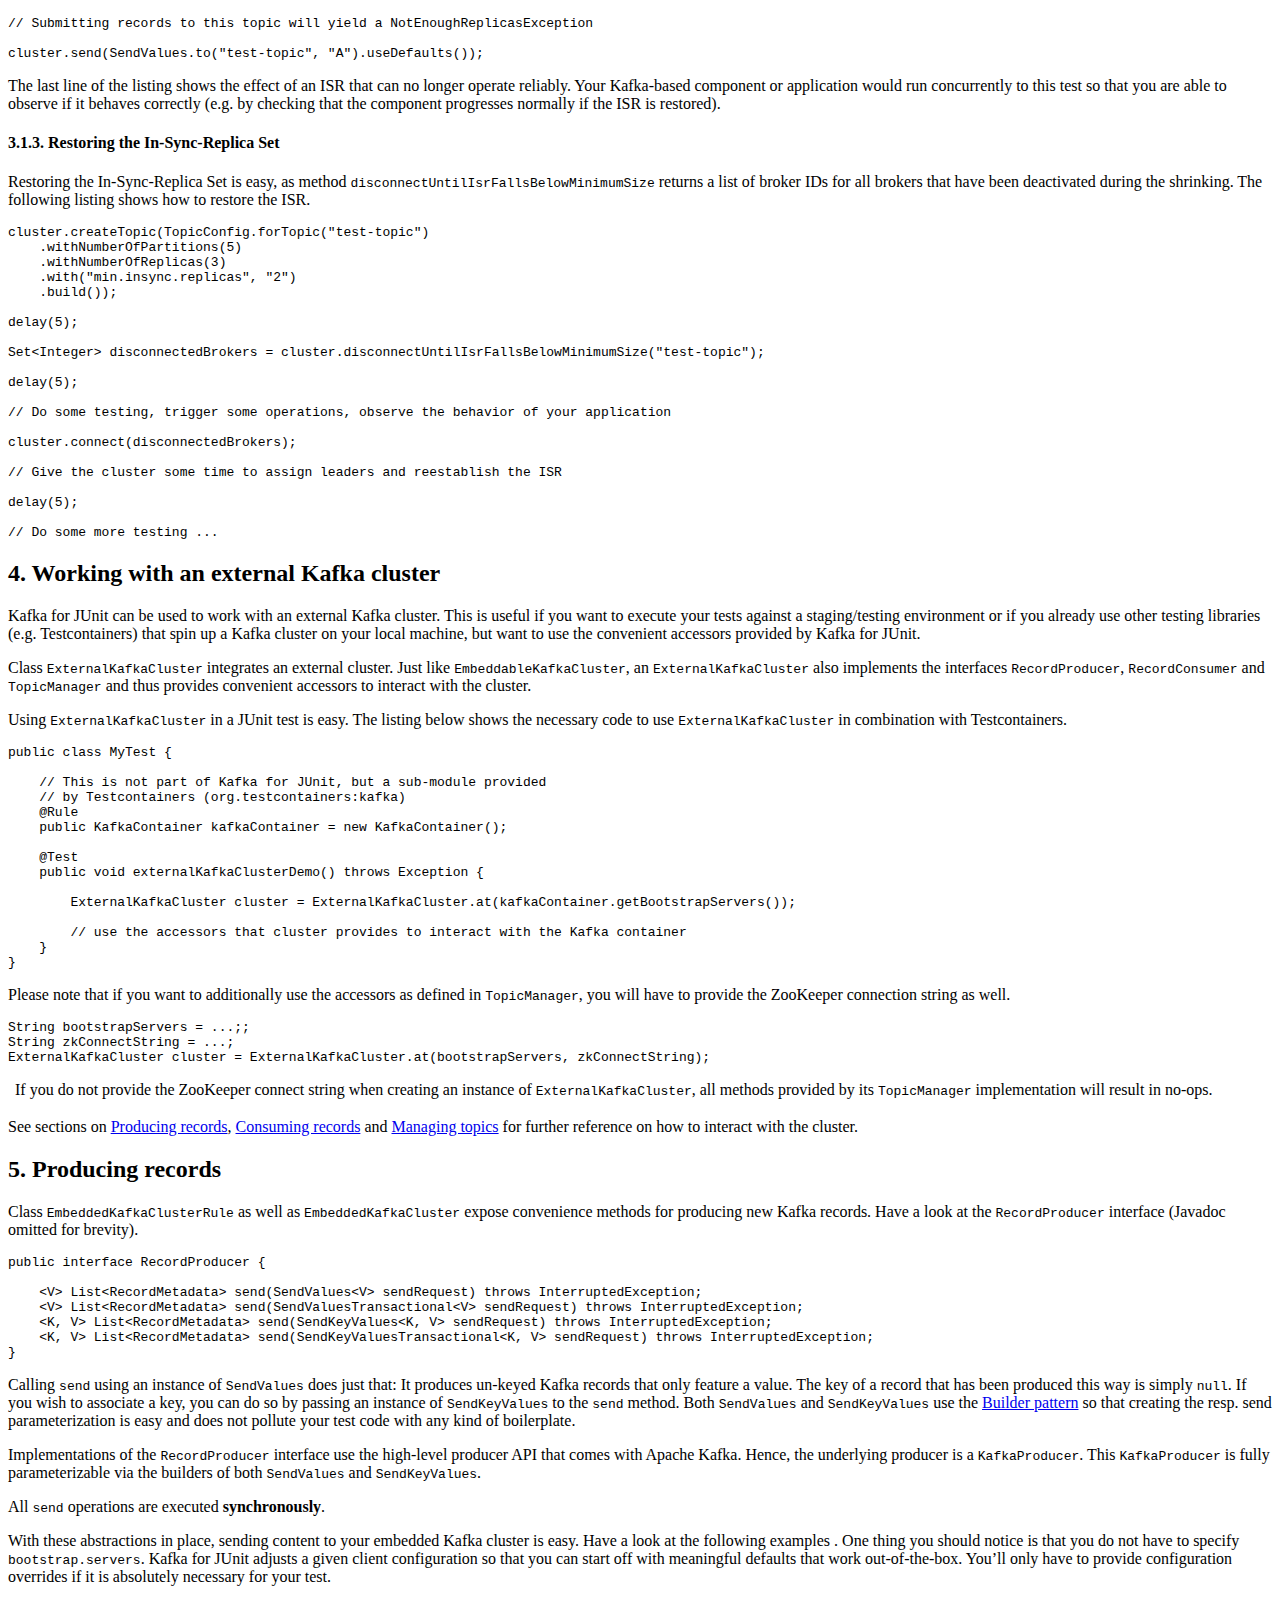
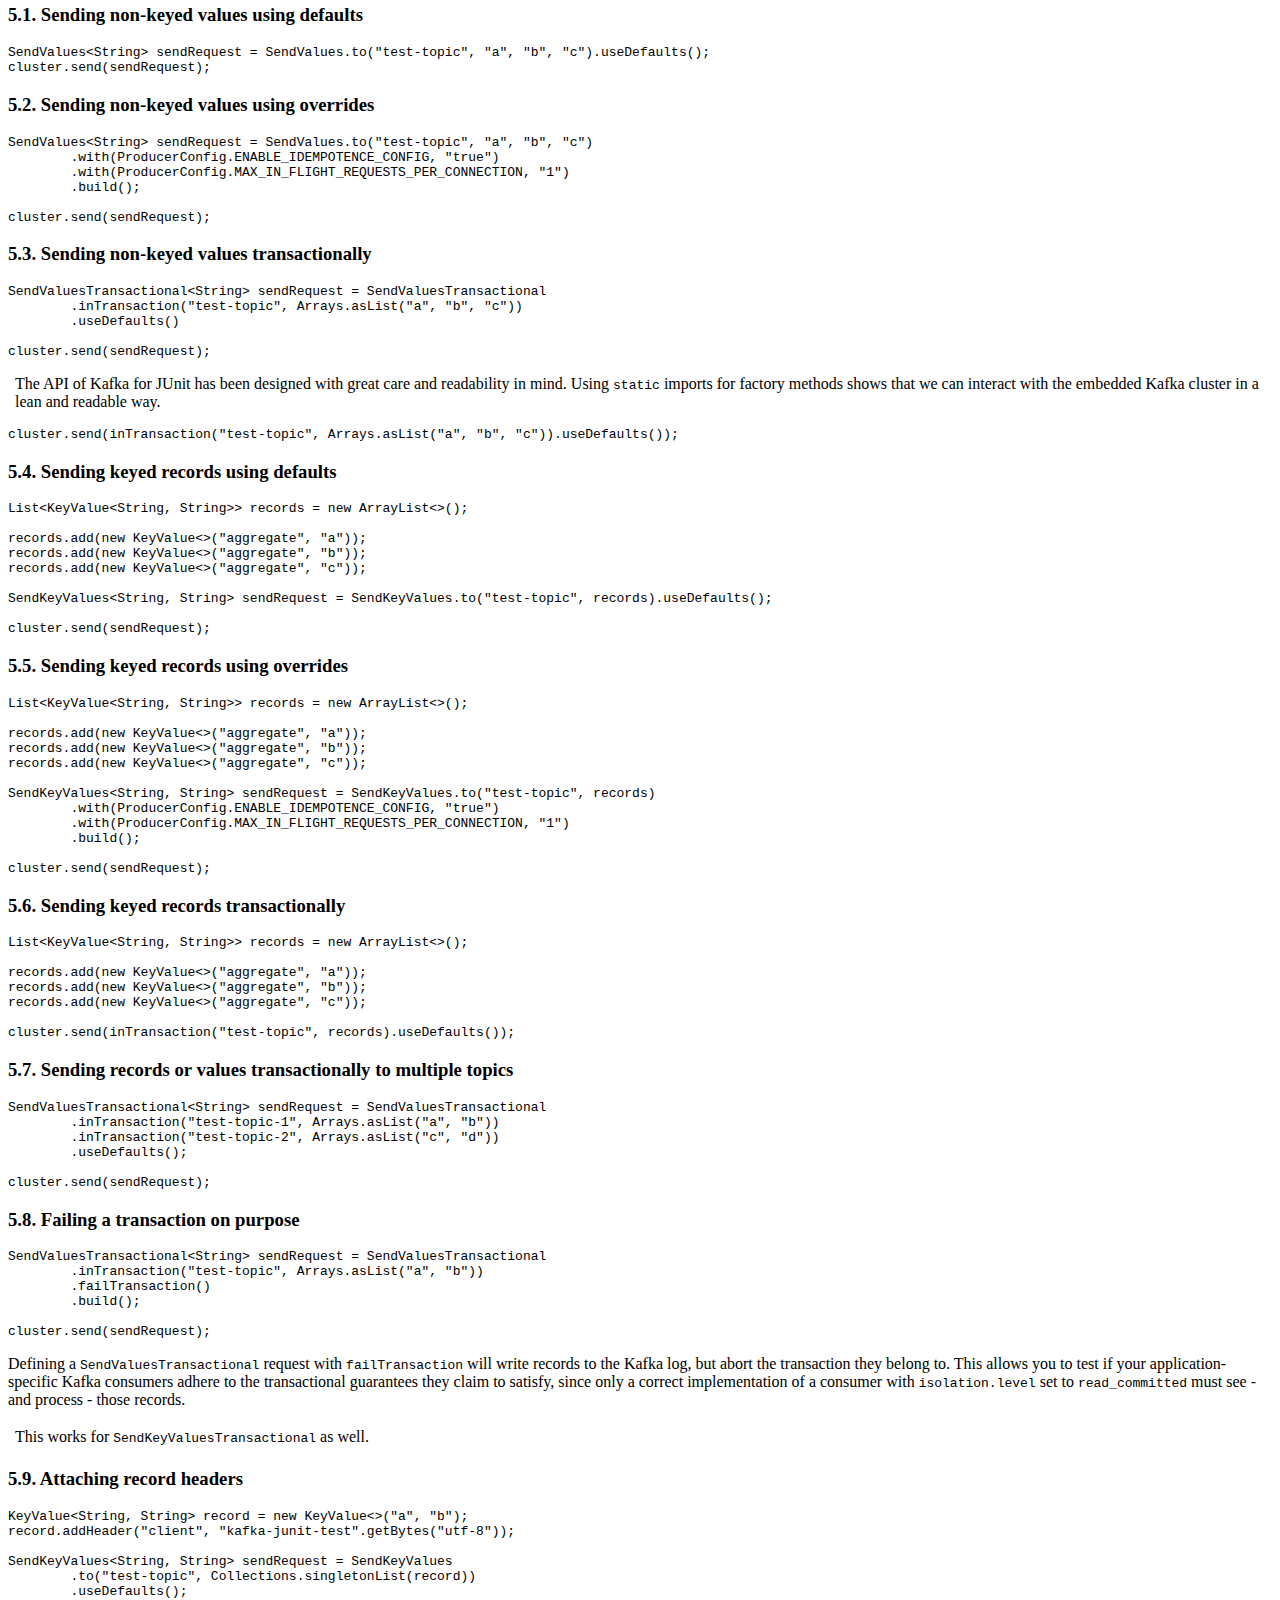
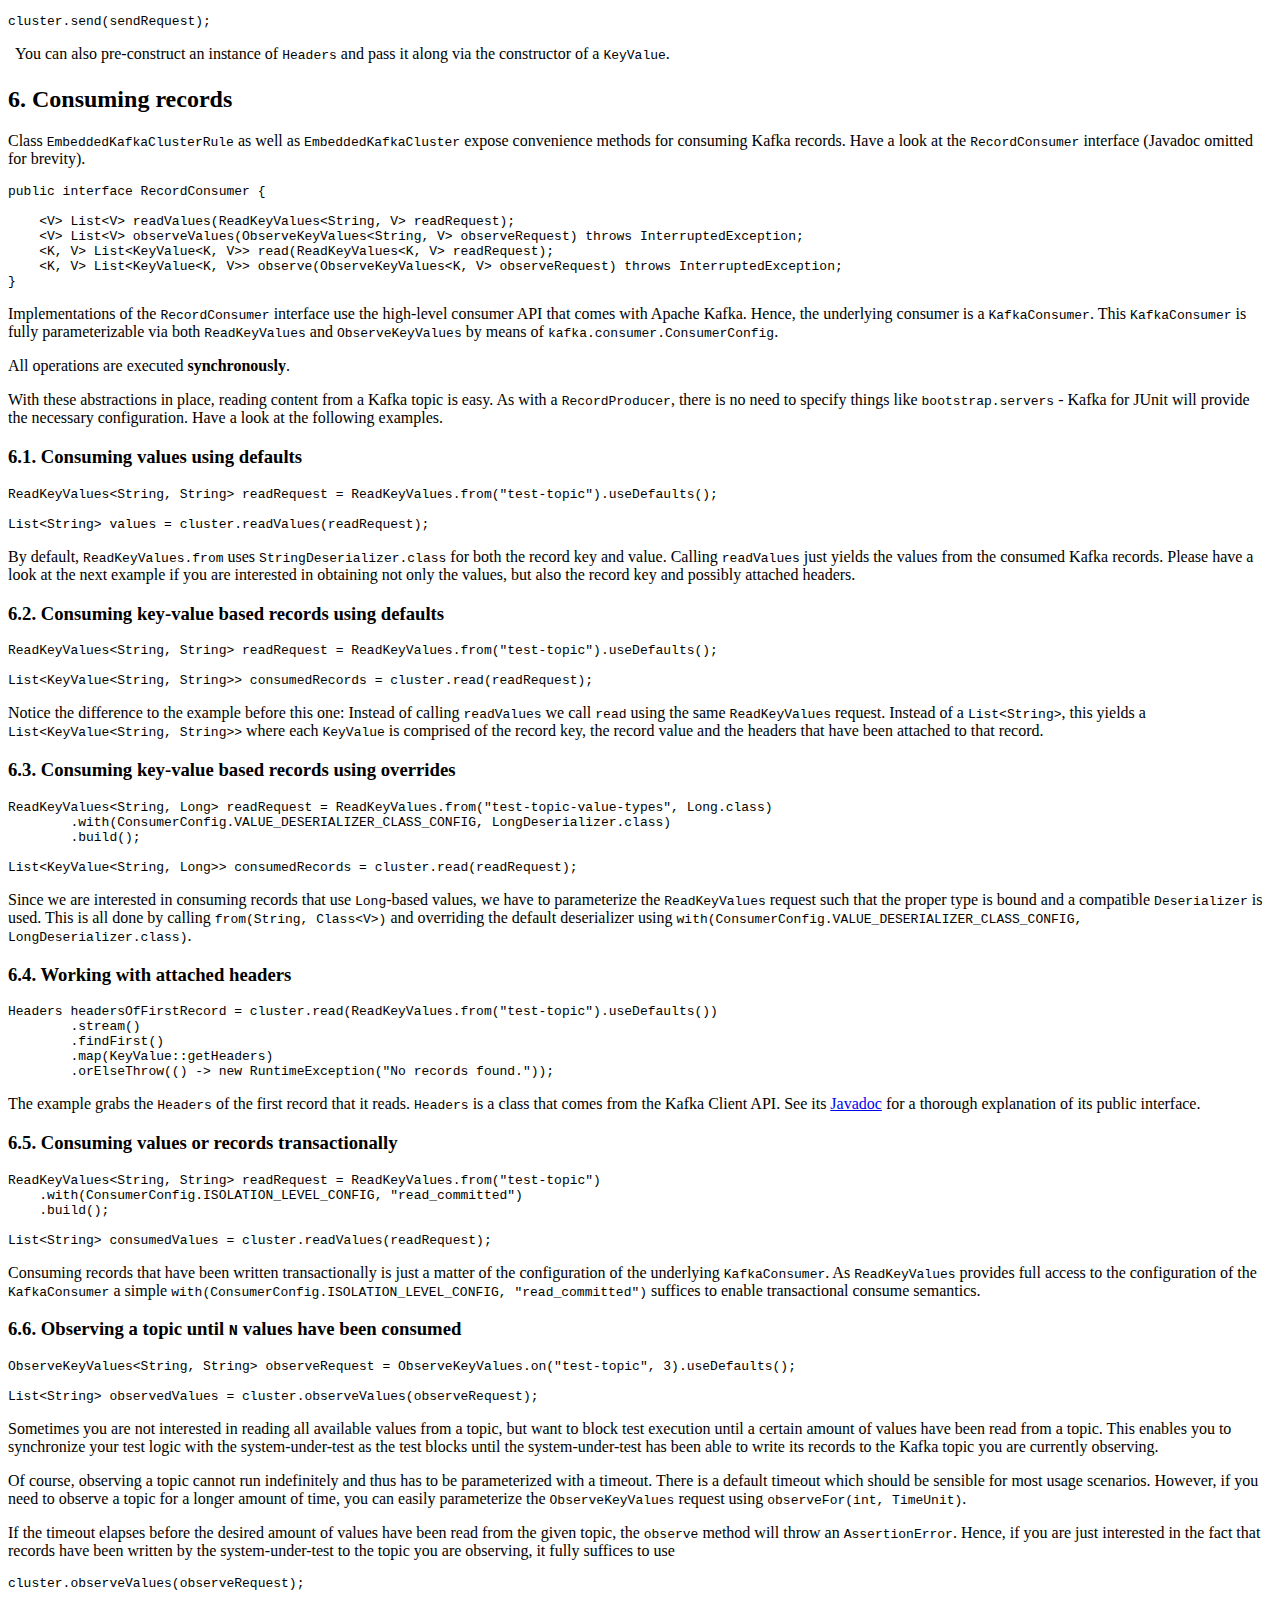
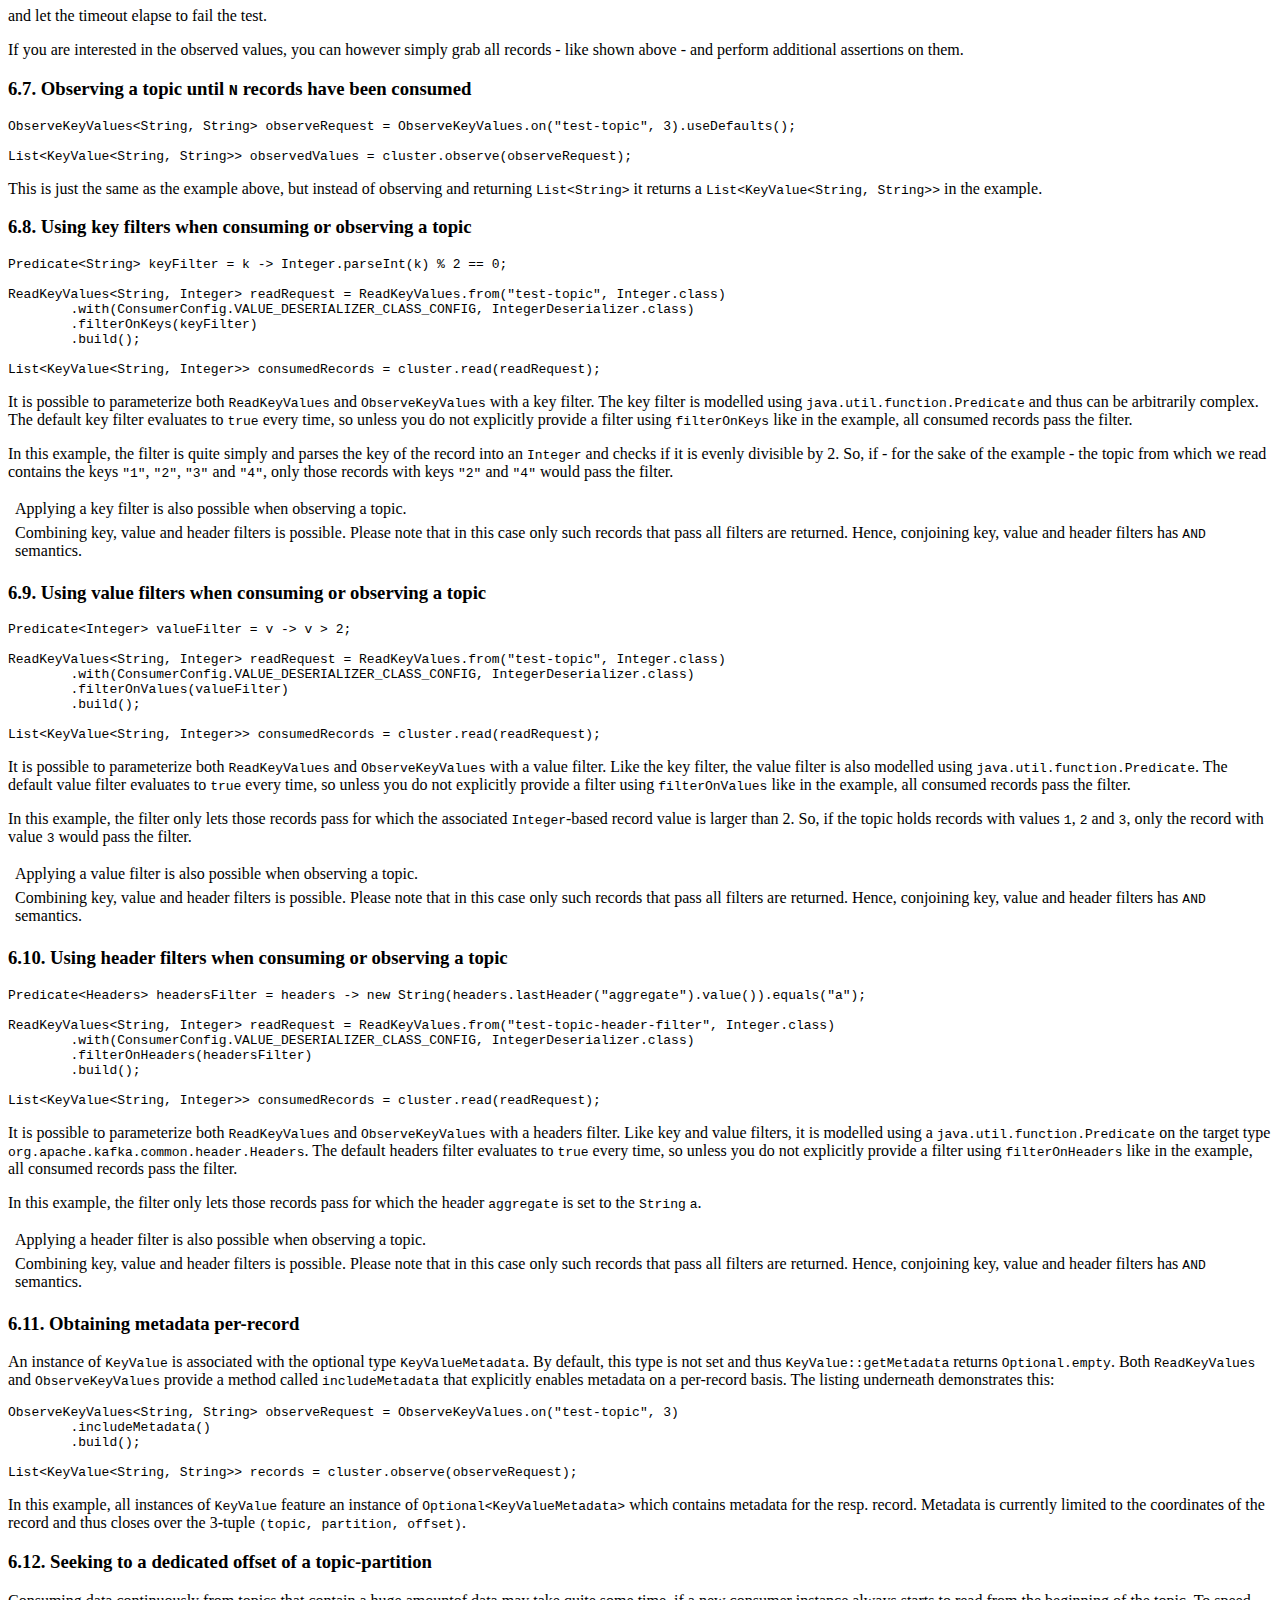
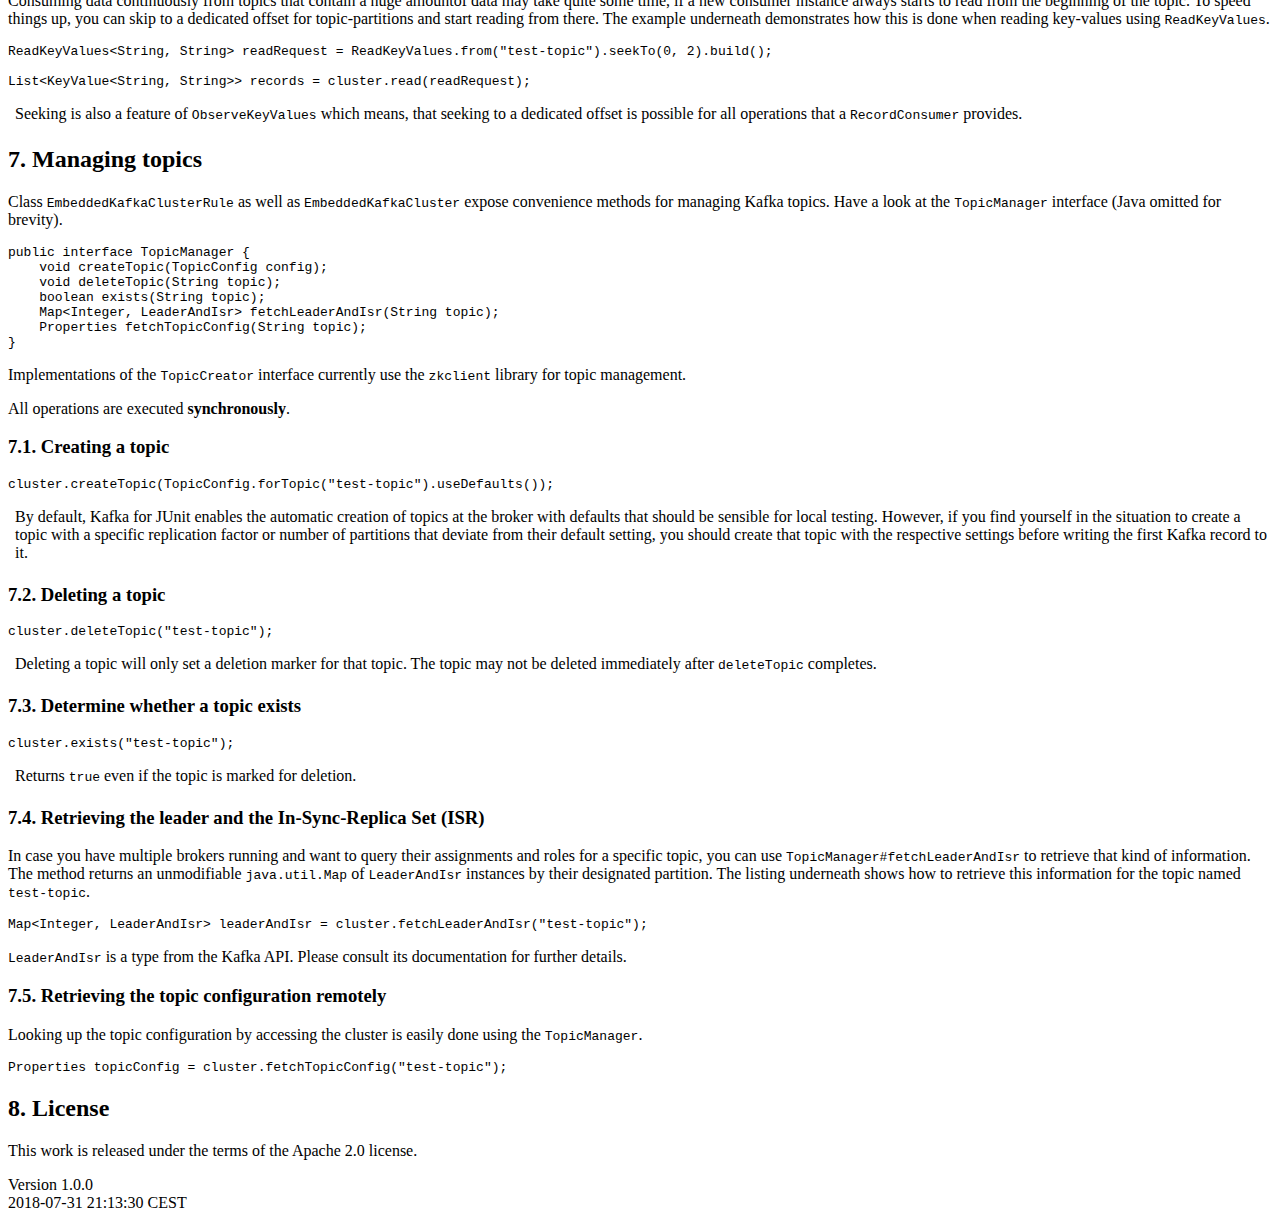
==== commit d3f1530b: "User Guide to kafka-junit 1.0.0" ====
--- a/index.html
+++ b/index.html
@@ -13,11 +13,11 @@
 </head>
 <body class="book toc2 toc-left">
 <div id="header">
-<h1>User Guide to <strong>Kafka for JUnit</strong></h1>
+<h1>User Guide to Kafka for JUnit</h1>
 <div class="details">
 <span id="author" class="author">Markus Günther</span><br>
-<span id="revnumber">version 0.1.0,</span>
-<span id="revdate">2018-06-14</span>
+<span id="revnumber">version 1.0.0,</span>
+<span id="revdate">2018-07-31</span>
 </div>
 <div id="toc" class="toc2">
 <div id="toctitle">Table of Contents</div>
@@ -28,42 +28,54 @@
 <li><a href="#_using_junit_4_rules">2.1. Using JUnit 4 rules</a></li>
 <li><a href="#_what_about_junit_5">2.2. What about JUnit 5?</a></li>
 <li><a href="#_alternative_ways">2.3. Alternative ways</a></li>
+<li><a href="#_supported_versions_of_apache_kafka">2.4. Supported versions of Apache Kafka</a></li>
 </ul>
 </li>
-<li><a href="#_supported_versions_of_apache_kafka">3. Supported versions of Apache Kafka</a></li>
-<li><a href="#section:producing-records">4. Producing records</a>
+<li><a href="#section:embedded-kafka-cluster">3. Working with an embedded Kafka cluster</a>
 <ul class="sectlevel2">
-<li><a href="#_sending_non_keyed_values_using_defaults">4.1. Sending non-keyed values using defaults</a></li>
-<li><a href="#_sending_non_keyed_values_using_overrides">4.2. Sending non-keyed values using overrides</a></li>
-<li><a href="#_sending_non_keyed_values_transactionally">4.3. Sending non-keyed values transactionally</a></li>
-<li><a href="#_sending_keyed_records_using_defaults">4.4. Sending keyed records using defaults</a></li>
-<li><a href="#_sending_keyed_records_using_overrides">4.5. Sending keyed records using overrides</a></li>
-<li><a href="#_sending_keyed_records_transactionally">4.6. Sending keyed records transactionally</a></li>
-<li><a href="#_sending_records_or_values_transactionally_to_multiple_topics">4.7. Sending records or values transactionally to multiple topics</a></li>
-<li><a href="#_attaching_record_headers">4.8. Attaching record headers</a></li>
+<li><a href="#_failure_modes">3.1. Failure Modes</a></li>
 </ul>
 </li>
-<li><a href="#section:consuming-records">5. Consuming records</a>
+<li><a href="#section:external-kafka-cluster">4. Working with an external Kafka cluster</a></li>
+<li><a href="#section:producing-records">5. Producing records</a>
 <ul class="sectlevel2">
-<li><a href="#_consuming_values_using_defaults">5.1. Consuming values using defaults</a></li>
-<li><a href="#_consuming_key_value_based_records_using_defaults">5.2. Consuming key-value based records using defaults</a></li>
-<li><a href="#_consuming_key_value_based_records_using_overrides">5.3. Consuming key-value based records using overrides</a></li>
-<li><a href="#_working_with_attached_headers">5.4. Working with attached headers</a></li>
-<li><a href="#_consuming_values_or_records_transactionally">5.5. Consuming values or records transactionally</a></li>
-<li><a href="#_observing_a_topic_until_code_n_code_values_have_been_consumed">5.6. Observing a topic until <code>N</code> values have been consumed</a></li>
-<li><a href="#_observing_a_topic_until_code_n_code_records_have_been_consumed">5.7. Observing a topic until <code>N</code> records have been consumed</a></li>
-<li><a href="#_using_key_filters_when_consuming_or_observing_a_topic">5.8. Using key filters when consuming or observing a topic</a></li>
-<li><a href="#_using_value_filters_when_consuming_or_observing_a_topic">5.9. Using value filters when consuming or observing a topic</a></li>
+<li><a href="#_sending_non_keyed_values_using_defaults">5.1. Sending non-keyed values using defaults</a></li>
+<li><a href="#_sending_non_keyed_values_using_overrides">5.2. Sending non-keyed values using overrides</a></li>
+<li><a href="#_sending_non_keyed_values_transactionally">5.3. Sending non-keyed values transactionally</a></li>
+<li><a href="#_sending_keyed_records_using_defaults">5.4. Sending keyed records using defaults</a></li>
+<li><a href="#_sending_keyed_records_using_overrides">5.5. Sending keyed records using overrides</a></li>
+<li><a href="#_sending_keyed_records_transactionally">5.6. Sending keyed records transactionally</a></li>
+<li><a href="#_sending_records_or_values_transactionally_to_multiple_topics">5.7. Sending records or values transactionally to multiple topics</a></li>
+<li><a href="#_failing_a_transaction_on_purpose">5.8. Failing a transaction on purpose</a></li>
+<li><a href="#_attaching_record_headers">5.9. Attaching record headers</a></li>
 </ul>
 </li>
-<li><a href="#section:managing-topics">6. Managing topics</a>
+<li><a href="#section:consuming-records">6. Consuming records</a>
 <ul class="sectlevel2">
-<li><a href="#_creating_a_topic">6.1. Creating a topic</a></li>
-<li><a href="#_deleting_a_topic">6.2. Deleting a topic</a></li>
-<li><a href="#_determine_whether_a_topic_exists">6.3. Determine whether a topic exists</a></li>
+<li><a href="#_consuming_values_using_defaults">6.1. Consuming values using defaults</a></li>
+<li><a href="#_consuming_key_value_based_records_using_defaults">6.2. Consuming key-value based records using defaults</a></li>
+<li><a href="#_consuming_key_value_based_records_using_overrides">6.3. Consuming key-value based records using overrides</a></li>
+<li><a href="#_working_with_attached_headers">6.4. Working with attached headers</a></li>
+<li><a href="#_consuming_values_or_records_transactionally">6.5. Consuming values or records transactionally</a></li>
+<li><a href="#_observing_a_topic_until_code_n_code_values_have_been_consumed">6.6. Observing a topic until <code>N</code> values have been consumed</a></li>
+<li><a href="#_observing_a_topic_until_code_n_code_records_have_been_consumed">6.7. Observing a topic until <code>N</code> records have been consumed</a></li>
+<li><a href="#_using_key_filters_when_consuming_or_observing_a_topic">6.8. Using key filters when consuming or observing a topic</a></li>
+<li><a href="#_using_value_filters_when_consuming_or_observing_a_topic">6.9. Using value filters when consuming or observing a topic</a></li>
+<li><a href="#_using_header_filters_when_consuming_or_observing_a_topic">6.10. Using header filters when consuming or observing a topic</a></li>
+<li><a href="#_obtaining_metadata_per_record">6.11. Obtaining metadata per-record</a></li>
+<li><a href="#_seeking_to_a_dedicated_offset_of_a_topic_partition">6.12. Seeking to a dedicated offset of a topic-partition</a></li>
 </ul>
 </li>
-<li><a href="#section:colophon">7. License</a></li>
+<li><a href="#section:managing-topics">7. Managing topics</a>
+<ul class="sectlevel2">
+<li><a href="#_creating_a_topic">7.1. Creating a topic</a></li>
+<li><a href="#_deleting_a_topic">7.2. Deleting a topic</a></li>
+<li><a href="#_determine_whether_a_topic_exists">7.3. Determine whether a topic exists</a></li>
+<li><a href="#_retrieving_the_leader_and_the_in_sync_replica_set_isr">7.4. Retrieving the leader and the In-Sync-Replica Set (ISR)</a></li>
+<li><a href="#_retrieving_the_topic_configuration_remotely">7.5. Retrieving the topic configuration remotely</a></li>
+</ul>
+</li>
+<li><a href="#section:colophon">8. License</a></li>
 </ul>
 </div>
 </div>
@@ -72,7 +84,7 @@
 <h2 id="section:introduction">1. Introduction</h2>
 <div class="sectionbody">
 <div class="paragraph">
-<p><strong>Kafka for JUnit</strong> provides JUnit 4.x rule implementations that enables developers to start and stop a complete Kafka cluster comprised of Kafka brokers and distributed Kafka Connect workers from within a JUnit test. It also provides a rich set of convenient accessors to interact with such an embedded Kafka cluster in a lean and non-obtrusive way.</p>
+<p>Kafka for JUnit provides JUnit 4.x rule implementations that enables developers to start and stop a complete Kafka cluster comprised of Kafka brokers and distributed Kafka Connect workers from within a JUnit test. It also provides a rich set of convenient accessors to interact with such an embedded Kafka cluster in a lean and non-obtrusive way.</p>
 </div>
 <div class="paragraph">
 <p>Kafka for JUnit can be used to both whitebox-test individual Kafka-based components of your application or to blackbox-test applications that offer an incoming and/or outgoing Kafka-based interface.</p>
@@ -82,6 +94,9 @@
 <div class="sect1">
 <h2 id="_using_kafka_for_junit_in_your_tests">2. Using Kafka for JUnit in your tests</h2>
 <div class="sectionbody">
+<div class="paragraph">
+<p>Kafka for JUnit provides the necessary infrastructure to exercise your Kafka-based components against an embeddable Kafka cluster (cf. <a href="#section:embedded-kafka-cluster">Working with an embedded Kafka cluster</a>). However, Kafka for JUnit got you covered as well if you are simply interested in using the convenient accessors against Kafka clusters that are already present in your infrastructure (cf. section <a href="#section:external-kafka-cluster">Working with an external Kafka cluster</a>).</p>
+</div>
 <div class="sect2">
 <h3 id="_using_junit_4_rules">2.1. Using JUnit 4 rules</h3>
 <div class="listingblock">
@@ -89,7 +104,7 @@
 <pre class="highlight"><code class="language-java" data-lang="java">public class KafkaTest {
 
   @Rule
-  public EmbeddedKafkaClusterRule cluster = provisionWith(useDefaults());
+  public EmbeddedKafkaCluster cluster = provisionWith(useDefaults());
 
   @Test
   public void shouldWaitForRecordsToBePublished() throws Exception {
@@ -112,7 +127,7 @@
 <div class="sect2">
 <h3 id="_alternative_ways">2.3. Alternative ways</h3>
 <div class="paragraph">
-<p>You do not have to use the JUnit 4 rules if you are not comfortable with them or if you happen to use JUnit 5, which does not support rules any longer. <code>EmbeddedKafkaClusterRule</code> instantiates <code>EmbeddedKafkaCluster</code> and manages its component lifecycle. However, <code>EmbeddedKafkaCluster</code> implements the <code>AutoCloseable</code> interface, so it is easy to manage it inside your tests yourself.</p>
+<p>You do not have to use the JUnit 4 rules if you are not comfortable with them or if you happen to use JUnit 5, which does not support rules any longer. <code>EmbeddedKafkaCluster</code> implements the <code>AutoCloseable</code> interface, so it is easy to manage it inside your tests yourself.</p>
 </div>
 <div class="listingblock">
 <div class="content">
@@ -129,12 +144,12 @@
 }</code></pre>
 </div>
 </div>
-</div>
-</div>
-</div>
-<div class="sect1">
-<h2 id="_supported_versions_of_apache_kafka">3. Supported versions of Apache Kafka</h2>
-<div class="sectionbody">
+<div class="paragraph">
+<p>Of course, you can also test against existing clusters using <code>ExternalKafkaCluster</code> instead of <code>EmbeddableKafkaCluster</code>. See section <a href="#section:external-kafka-cluster">Working with an external Kafka cluster</a> for more information.</p>
+</div>
+</div>
+<div class="sect2">
+<h3 id="_supported_versions_of_apache_kafka">2.4. Supported versions of Apache Kafka</h3>
 <table class="tableblock frame-all grid-all spread">
 <colgroup>
 <col style="width: 50%;">
@@ -149,29 +164,353 @@
 <tbody>
 <tr>
 <td class="tableblock halign-left valign-top"><p class="tableblock">0.1.x</p></td>
-<td class="tableblock halign-left valign-top"><p class="tableblock">Apache Kafka 1.0.x</p></td>
+<td class="tableblock halign-left valign-top"><p class="tableblock">Apache Kafka 1.0.0</p></td>
+</tr>
+<tr>
+<td class="tableblock halign-left valign-top"><p class="tableblock">0.2.x</p></td>
+<td class="tableblock halign-left valign-top"><p class="tableblock">Apache Kafka 1.0.0</p></td>
+</tr>
+<tr>
+<td class="tableblock halign-left valign-top"><p class="tableblock">0.3.x</p></td>
+<td class="tableblock halign-left valign-top"><p class="tableblock">Apache Kafka 1.0.0</p></td>
+</tr>
+<tr>
+<td class="tableblock halign-left valign-top"><p class="tableblock">1.0.x</p></td>
+<td class="tableblock halign-left valign-top"><p class="tableblock">Apache Kafka 1.1.1</p></td>
 </tr>
 </tbody>
 </table>
-<div class="paragraph">
-<p>Currently, the only supported version is Apache Kafka 1.0.x. Support for Apache Kafka 1.1.x and upcoming releases is planned.</p>
 </div>
 </div>
 </div>
 <div class="sect1">
-<h2 id="section:producing-records">4. Producing records</h2>
+<h2 id="section:embedded-kafka-cluster">3. Working with an embedded Kafka cluster</h2>
 <div class="sectionbody">
 <div class="paragraph">
+<p>Kafka for JUnit is able to spin up a fully-fledged embedded Kafka cluster that is accessible via class <code>EmbeddedKafkaCluster</code>. <code>EmbeddedKafkaCluster</code> implements the interfaces <code>RecordProducer</code>, <code>RecordConsumer</code> and <code>TopicManager</code> and thus provides convenient accessors to interact with the cluster.</p>
+</div>
+<div class="paragraph">
+<p>Using <code>EmbeddedKafkaCluster</code> in a JUnit test is quite simple. The necessary code to set it up is minimal if you are comfortable with the default configuration.</p>
+</div>
+<div class="listingblock">
+<div class="content">
+<pre class="highlight"><code class="language-java" data-lang="java">import static net.mguenther.kafka.junit.EmbeddedKafkaCluster.provisionWith;
+import static net.mguenther.kafka.junit.EmbeddedKafkaClusterConfig.useDefaults;
+
+public class MyTest {
+
+    @Rule
+    public EmbeddedKafkaCluster cluster = provisionWith(useDefaults());
+}</code></pre>
+</div>
+</div>
+<div class="paragraph">
+<p><code>EmbeddedKafkaCluster</code> is a JUnit rule (it is derived from <code>ExternalResource</code> to be precise). The <code>@Rule</code> annotation ties the lifecycle to the execution of the test method. The <code>@ClassRule</code> annotation ties the lifecycle of <code>EmbeddedKafkaCluster</code> to the execution of the test class. In both cases, all acquired resources are released automatically once the resp. lifecycle terminates.</p>
+</div>
+<div class="paragraph">
+<p>The example underneath demonstrates how to use <code>@ClassRule</code> instead of <code>@Rule</code>.</p>
+</div>
+<div class="listingblock">
+<div class="content">
+<pre class="highlight"><code class="language-java" data-lang="java">import static net.mguenther.kafka.junit.EmbeddedKafkaCluster.provisionWith;
+import static net.mguenther.kafka.junit.EmbeddedKafkaClusterConfig.useDefaults;
+
+public class MyTest {
+
+    @ClassRule
+    public static EmbeddedKafkaCluster cluster = provisionWith(useDefaults());
+}</code></pre>
+</div>
+</div>
+<div class="paragraph">
+<p>Kafka for JUnit uses the Builder pattern extensively to provide a fluent API when provisioning an embedded Kafka cluster. Let&#8217;s take a closer look at method <code>EmbeddedKafkaCluster.provisionWith</code>. This method consumes a configuration of type <code>EmbeddedKafkaClusterConfig</code>. <code>EmbeddedKafkaClusterConfig</code> uses defaults for the Kafka broker and ZooKeeper. By default, Kafka Connect will not be provisioned at all. The builder of <code>EmbeddedKafkaClusterConfig</code> provides a <code>provisionWith</code> method as well and is overloaded to accept configurations of type <code>EmbeddedZooKeeperConfig</code>, <code>EmbeddedKafkaConfig</code> and <code>EmbeddedConnectConfig</code>. The following listing demonstrates how to adjust the configuration of the embedded Kafka broker wrt. the default number of partitions for newly created topics.</p>
+</div>
+<div class="listingblock">
+<div class="content">
+<pre class="highlight"><code class="language-java" data-lang="java">import static net.mguenther.kafka.junit.EmbeddedKafkaCluster.provisionWith;
+
+public class MyTest {
+    @Rule
+    public EmbeddedKafkaCluster cluster = provisionWith(EmbeddedKafkaClusterConfig
+            .create()
+            .provisionWith(EmbeddedKafkaConfig
+                .create()
+                .with(KafkaConfig$.MODULE$.NumPartitionsProp(), "5")
+                .build())
+            .build());
+}</code></pre>
+</div>
+</div>
+<div class="paragraph">
+<p>The builders for those configurations provide a uniform interface for overriding defaults, comprising two methods <code>with(String propertyName, T value)</code> and <code>withAll(java.util.Properties overrides)</code>. To override a default value, you simply provide the name of the configuration parameter as defined by the resp. Kafka component along with the new value.</p>
+</div>
+<div class="paragraph">
+<p>Using the default setting will provide you with a single embedded Kafka broker. This ought to be sufficient for most cases. However, there are scenarios which require testing against multiple brokers that form a cluster. Forming an embedded cluster with multiple brokers is done by adjusting the default provisioning of your test case. See the listing underneath for an example.</p>
+</div>
+<div class="listingblock">
+<div class="content">
+<pre class="highlight"><code class="language-java" data-lang="java">public class MultipleBrokersTest {
+
+    @Rule
+    public EmbeddedKafkaCluster cluster = provisionWith(EmbeddedKafkaClusterConfig.create()
+            .provisionWith(EmbeddedKafkaConfig.create()
+                .withNumberOfBrokers(3)
+                .with(KafkaConfig$.MODULE$.NumPartitionsProp(), "5")
+                .with(KafkaConfig$.MODULE$.DefaultReplicationFactorProp(), "3")
+                .with(KafkaConfig$.MODULE$.MinInSyncReplicasProp(), "2")
+                .with(KafkaConfig$.MODULE$.OffsetsTopicReplicationFactorProp(), "3")
+                .with(KafkaConfig$.MODULE$.TransactionsTopicReplicationFactorProp(), "3")
+                .with(KafkaConfig$.MODULE$.TransactionsTopicMinISRProp(), "2")
+                .build())
+            .build());
+}</code></pre>
+</div>
+</div>
+<div class="paragraph">
+<p>Using this configuration, we end up with a total of three brokers that form an embedded Kafka cluster, while the defaults for topic partitions and replicas have been adjusted to be consistent with the size of the cluster.</p>
+</div>
+<div class="paragraph">
+<p>See sections on <a href="#section:producing-records">Producing records</a>, <a href="#section:consuming-records">Consuming records</a> and <a href="#section:managing-topics">Managing topics</a> for further reference on how to interact with the cluster.</p>
+</div>
+<div class="sect2">
+<h3 id="_failure_modes">3.1. Failure Modes</h3>
+<div class="paragraph">
+<p><code>EmbeddedKafkaCluster</code> provides the means to disconnect - and re-connect of course - specific embedded Kafka brokers. All brokers in the embedded cluster get broker ID assigned during cluster formation. This broker ID is an <code>Integer</code>-based value and starts at 1. The broker ID increases by 1 for every subsequent embedded Kafka broker that is started during cluster formation.</p>
+</div>
+<div class="paragraph">
+<p>Clusters stay fixed wrt. the maximum number of embedded brokers. But individual brokers can, given their broker ID, be disconnected from the rest of the cluster to test for failure scenarios. Such failure scenarios include:</p>
+</div>
+<div class="ulist">
+<ul>
+<li>
+<p>How does may Kafka-based component behave in the presence of broker outages?</p>
+</li>
+<li>
+<p>What happens if the In-Sync-Replica Set (ISR) of a topic that my application consumes from shrinks below its minimum size?</p>
+</li>
+<li>
+<p>Is my application able to progress after brokers re-connect and form a working cluster?</p>
+</li>
+</ul>
+</div>
+<div class="sect3">
+<h4 id="_disconnect_and_reconnect_a_single_broker">3.1.1. Disconnect and reconnect a single broker</h4>
+<div class="paragraph">
+<p>The following listing shows how to disconnect and re-connect a certain broker, while fetching the ISR of a dedicated topic in between these operations to determine whether the cluster behaves correctly.</p>
+</div>
+<div class="admonitionblock note">
+<table>
+<tr>
+<td class="icon">
+<i class="fa icon-note" title="Note"></i>
+</td>
+<td class="content">
+If you do use this feature of Kafka for JUnit, then please give the embedded cluster some time to handle broker churn. Identifying that a leader for a topic-partition is not available and conducting the leader election takes some time. In the example underneath we introduce a delay of five seconds in between operations that affect cluster membership.
+</td>
+</tr>
+</table>
+</div>
+<div class="listingblock">
+<div class="content">
+<pre class="highlight"><code class="language-java" data-lang="java">cluster.createTopic(TopicConfig.forTopic("test-topic")
+    .withNumberOfPartitions(5)
+    .withNumberOfReplicas(3)
+    .build());
+
+delay(5);
+
+Set&lt;Integer&gt; leaders = cluster.fetchLeaderAndIsr("test-topic")
+    .values()
+    .stream()
+    .map(LeaderAndIsr::leader)
+    .collect(Collectors.toSet());
+
+assertThat(leaders.contains(1)).isTrue();
+assertThat(leaders.contains(2)).isTrue();
+assertThat(leaders.contains(3)).isTrue();
+
+cluster.disconnect(1);
+
+delay(5);
+
+Set&lt;Integer&gt; leadersAfterDisconnect = cluster.fetchLeaderAndIsr("test-topic")
+    .values()
+    .stream()
+    .map(LeaderAndIsr::leader)
+    .collect(Collectors.toSet());
+
+assertThat(leadersAfterDisconnect.contains(1)).isFalse();
+assertThat(leadersAfterDisconnect.contains(2)).isTrue();
+assertThat(leadersAfterDisconnect.contains(3)).isTrue();
+
+cluster.connect(1);
+
+delay(5);
+
+Set&lt;Integer&gt; leadersAfterReconnect = cluster.fetchLeaderAndIsr("test-topic")
+    .values()
+    .stream()
+    .map(LeaderAndIsr::leader)
+    .collect(Collectors.toSet());
+
+assertThat(leadersAfterReconnect.contains(1)).isTrue();
+assertThat(leadersAfterReconnect.contains(2)).isTrue();
+assertThat(leadersAfterReconnect.contains(3)).isTrue();</code></pre>
+</div>
+</div>
+</div>
+<div class="sect3">
+<h4 id="_disconnect_until_in_sync_replica_set_falls_below_minimum_size">3.1.2. Disconnect until In-Sync-Replica Set falls below minimum size</h4>
+<div class="paragraph">
+<p>The following listing shows how to disconnect the In-Sync-Replica Set (ISR) for a given topic until its ISR falls below its minimum size.</p>
+</div>
+<div class="admonitionblock note">
+<table>
+<tr>
+<td class="icon">
+<i class="fa icon-note" title="Note"></i>
+</td>
+<td class="content">
+If you do use this feature of Kafka for JUnit, then please give the embedded cluster some time to handle broker churn. Identifying that a leader for a topic-partition is not available and conducting the leader election takes some time. In the example underneath we introduce a delay of five seconds in between operations that affect cluster membership.
+</td>
+</tr>
+</table>
+</div>
+<div class="listingblock">
+<div class="content">
+<pre class="highlight"><code class="language-java" data-lang="java">// Create a topic and configure the number of replicas as well as the size of the ISR
+
+cluster.createTopic(TopicConfig.forTopic("test-topic")
+    .withNumberOfPartitions(5)
+    .withNumberOfReplicas(3)
+    .with("min.insync.replicas", "2")
+    .build());
+
+// Wait a bit to give the cluster a chance to properly assign topic-partitions to leaders
+
+delay(5);
+
+// Disconnect until the remaining number of brokers fall below the minimum ISR size
+
+cluster.disconnectUntilIsrFallsBelowMinimumSize("test-topic");
+
+delay(5);
+
+// Submitting records to this topic will yield a NotEnoughReplicasException
+
+cluster.send(SendValues.to("test-topic", "A").useDefaults());</code></pre>
+</div>
+</div>
+<div class="paragraph">
+<p>The last line of the listing shows the effect of an ISR that can no longer operate reliably. Your Kafka-based component or application would run concurrently to this test so that you are able to observe if it behaves correctly (e.g. by checking that the component progresses normally if the ISR is restored).</p>
+</div>
+</div>
+<div class="sect3">
+<h4 id="_restoring_the_in_sync_replica_set">3.1.3. Restoring the In-Sync-Replica Set</h4>
+<div class="paragraph">
+<p>Restoring the In-Sync-Replica Set is easy, as method <code>disconnectUntilIsrFallsBelowMinimumSize</code> returns a list of broker IDs for all brokers that have been deactivated during the shrinking. The following listing shows how to restore the ISR.</p>
+</div>
+<div class="listingblock">
+<div class="content">
+<pre class="highlight"><code class="language-java" data-lang="java">cluster.createTopic(TopicConfig.forTopic("test-topic")
+    .withNumberOfPartitions(5)
+    .withNumberOfReplicas(3)
+    .with("min.insync.replicas", "2")
+    .build());
+
+delay(5);
+
+Set&lt;Integer&gt; disconnectedBrokers = cluster.disconnectUntilIsrFallsBelowMinimumSize("test-topic");
+
+delay(5);
+
+// Do some testing, trigger some operations, observe the behavior of your application
+
+cluster.connect(disconnectedBrokers);
+
+// Give the cluster some time to assign leaders and reestablish the ISR
+
+delay(5);
+
+// Do some more testing ...</code></pre>
+</div>
+</div>
+</div>
+</div>
+</div>
+</div>
+<div class="sect1">
+<h2 id="section:external-kafka-cluster">4. Working with an external Kafka cluster</h2>
+<div class="sectionbody">
+<div class="paragraph">
+<p>Kafka for JUnit can be used to work with an external Kafka cluster. This is useful if you want to execute your tests against a staging/testing environment or if you already use other testing libraries (e.g. Testcontainers) that spin up a Kafka cluster on your local machine, but want to use the convenient accessors provided by Kafka for JUnit.</p>
+</div>
+<div class="paragraph">
+<p>Class <code>ExternalKafkaCluster</code> integrates an external cluster. Just like <code>EmbeddableKafkaCluster</code>, an <code>ExternalKafkaCluster</code> also implements the interfaces <code>RecordProducer</code>, <code>RecordConsumer</code> and <code>TopicManager</code> and thus provides convenient accessors to interact with the cluster.</p>
+</div>
+<div class="paragraph">
+<p>Using <code>ExternalKafkaCluster</code> in a JUnit test is easy. The listing below shows the necessary code to use <code>ExternalKafkaCluster</code> in combination with Testcontainers.</p>
+</div>
+<div class="listingblock">
+<div class="content">
+<pre class="highlight"><code class="language-java" data-lang="java">public class MyTest {
+
+    // This is not part of Kafka for JUnit, but a sub-module provided
+    // by Testcontainers (org.testcontainers:kafka)
+    @Rule
+    public KafkaContainer kafkaContainer = new KafkaContainer();
+
+    @Test
+    public void externalKafkaClusterDemo() throws Exception {
+
+        ExternalKafkaCluster cluster = ExternalKafkaCluster.at(kafkaContainer.getBootstrapServers());
+
+        // use the accessors that cluster provides to interact with the Kafka container
+    }
+}</code></pre>
+</div>
+</div>
+<div class="paragraph">
+<p>Please note that if you want to additionally use the accessors as defined in <code>TopicManager</code>, you will have to provide the ZooKeeper connection string as well.</p>
+</div>
+<div class="listingblock">
+<div class="content">
+<pre class="highlight"><code class="language-java" data-lang="java">String bootstrapServers = ...;;
+String zkConnectString = ...;
+ExternalKafkaCluster cluster = ExternalKafkaCluster.at(bootstrapServers, zkConnectString);</code></pre>
+</div>
+</div>
+<div class="admonitionblock note">
+<table>
+<tr>
+<td class="icon">
+<i class="fa icon-note" title="Note"></i>
+</td>
+<td class="content">
+If you do not provide the ZooKeeper connect string when creating an instance of <code>ExternalKafkaCluster</code>, all methods provided by its <code>TopicManager</code> implementation will result in no-ops.
+</td>
+</tr>
+</table>
+</div>
+<div class="paragraph">
+<p>See sections on <a href="#section:producing-records">Producing records</a>, <a href="#section:consuming-records">Consuming records</a> and <a href="#section:managing-topics">Managing topics</a> for further reference on how to interact with the cluster.</p>
+</div>
+</div>
+</div>
+<div class="sect1">
+<h2 id="section:producing-records">5. Producing records</h2>
+<div class="sectionbody">
+<div class="paragraph">
 <p>Class <code>EmbeddedKafkaClusterRule</code> as well as <code>EmbeddedKafkaCluster</code> expose convenience methods for producing new Kafka records. Have a look at the <code>RecordProducer</code> interface (Javadoc omitted for brevity).</p>
 </div>
 <div class="listingblock">
 <div class="content">
 <pre class="highlight"><code class="language-java" data-lang="java">public interface RecordProducer {
 
-    &lt;V&gt; List&lt;RecordMetadata&gt; send(SendValues&lt;V&gt; sendRequest) throws ExecutionException, InterruptedException;
-    &lt;V&gt; List&lt;RecordMetadata&gt; send(SendValuesTransactional&lt;V&gt; sendRequest) throws ExecutionException, InterruptedException;
-    &lt;K, V&gt; List&lt;RecordMetadata&gt; send(SendKeyValues&lt;K, V&gt; sendRequest) throws ExecutionException, InterruptedException;
-    &lt;K, V&gt; List&lt;RecordMetadata&gt; send(SendKeyValuesTransactional&lt;K, V&gt; sendRequest) throws ExecutionException, InterruptedException;
+    &lt;V&gt; List&lt;RecordMetadata&gt; send(SendValues&lt;V&gt; sendRequest) throws InterruptedException;
+    &lt;V&gt; List&lt;RecordMetadata&gt; send(SendValuesTransactional&lt;V&gt; sendRequest) throws InterruptedException;
+    &lt;K, V&gt; List&lt;RecordMetadata&gt; send(SendKeyValues&lt;K, V&gt; sendRequest) throws InterruptedException;
+    &lt;K, V&gt; List&lt;RecordMetadata&gt; send(SendKeyValuesTransactional&lt;K, V&gt; sendRequest) throws InterruptedException;
 }</code></pre>
 </div>
 </div>
@@ -188,7 +527,7 @@
 <p>With these abstractions in place, sending content to your embedded Kafka cluster is easy. Have a look at the following examples . One thing you should notice is that you do not have to specify <code>bootstrap.servers</code>. Kafka for JUnit adjusts a given client configuration so that you can start off with meaningful defaults that work out-of-the-box. You&#8217;ll only have to provide configuration overrides if it is absolutely necessary for your test.</p>
 </div>
 <div class="sect2">
-<h3 id="_sending_non_keyed_values_using_defaults">4.1. Sending non-keyed values using defaults</h3>
+<h3 id="_sending_non_keyed_values_using_defaults">5.1. Sending non-keyed values using defaults</h3>
 <div class="listingblock">
 <div class="content">
 <pre class="highlight"><code class="language-java" data-lang="java">SendValues&lt;String&gt; sendRequest = SendValues.to("test-topic", "a", "b", "c").useDefaults();
@@ -197,7 +536,7 @@
 </div>
 </div>
 <div class="sect2">
-<h3 id="_sending_non_keyed_values_using_overrides">4.2. Sending non-keyed values using overrides</h3>
+<h3 id="_sending_non_keyed_values_using_overrides">5.2. Sending non-keyed values using overrides</h3>
 <div class="listingblock">
 <div class="content">
 <pre class="highlight"><code class="language-java" data-lang="java">SendValues&lt;String&gt; sendRequest = SendValues.to("test-topic", "a", "b", "c")
@@ -210,7 +549,7 @@
 </div>
 </div>
 <div class="sect2">
-<h3 id="_sending_non_keyed_values_transactionally">4.3. Sending non-keyed values transactionally</h3>
+<h3 id="_sending_non_keyed_values_transactionally">5.3. Sending non-keyed values transactionally</h3>
 <div class="listingblock">
 <div class="content">
 <pre class="highlight"><code class="language-java" data-lang="java">SendValuesTransactional&lt;String&gt; sendRequest = SendValuesTransactional
@@ -239,7 +578,7 @@
 </div>
 </div>
 <div class="sect2">
-<h3 id="_sending_keyed_records_using_defaults">4.4. Sending keyed records using defaults</h3>
+<h3 id="_sending_keyed_records_using_defaults">5.4. Sending keyed records using defaults</h3>
 <div class="listingblock">
 <div class="content">
 <pre class="highlight"><code class="language-java" data-lang="java">List&lt;KeyValue&lt;String, String&gt;&gt; records = new ArrayList&lt;&gt;();
@@ -255,7 +594,7 @@
 </div>
 </div>
 <div class="sect2">
-<h3 id="_sending_keyed_records_using_overrides">4.5. Sending keyed records using overrides</h3>
+<h3 id="_sending_keyed_records_using_overrides">5.5. Sending keyed records using overrides</h3>
 <div class="listingblock">
 <div class="content">
 <pre class="highlight"><code class="language-java" data-lang="java">List&lt;KeyValue&lt;String, String&gt;&gt; records = new ArrayList&lt;&gt;();
@@ -274,7 +613,7 @@
 </div>
 </div>
 <div class="sect2">
-<h3 id="_sending_keyed_records_transactionally">4.6. Sending keyed records transactionally</h3>
+<h3 id="_sending_keyed_records_transactionally">5.6. Sending keyed records transactionally</h3>
 <div class="listingblock">
 <div class="content">
 <pre class="highlight"><code class="language-java" data-lang="java">List&lt;KeyValue&lt;String, String&gt;&gt; records = new ArrayList&lt;&gt;();
@@ -288,7 +627,7 @@
 </div>
 </div>
 <div class="sect2">
-<h3 id="_sending_records_or_values_transactionally_to_multiple_topics">4.7. Sending records or values transactionally to multiple topics</h3>
+<h3 id="_sending_records_or_values_transactionally_to_multiple_topics">5.7. Sending records or values transactionally to multiple topics</h3>
 <div class="listingblock">
 <div class="content">
 <pre class="highlight"><code class="language-java" data-lang="java">SendValuesTransactional&lt;String&gt; sendRequest = SendValuesTransactional
@@ -301,7 +640,35 @@
 </div>
 </div>
 <div class="sect2">
-<h3 id="_attaching_record_headers">4.8. Attaching record headers</h3>
+<h3 id="_failing_a_transaction_on_purpose">5.8. Failing a transaction on purpose</h3>
+<div class="listingblock">
+<div class="content">
+<pre class="highlight"><code class="language-java" data-lang="java">SendValuesTransactional&lt;String&gt; sendRequest = SendValuesTransactional
+        .inTransaction("test-topic", Arrays.asList("a", "b"))
+        .failTransaction()
+        .build();
+
+cluster.send(sendRequest);</code></pre>
+</div>
+</div>
+<div class="paragraph">
+<p>Defining a <code>SendValuesTransactional</code> request with <code>failTransaction</code> will write records to the Kafka log, but abort the transaction they belong to. This allows you to test if your application-specific Kafka consumers adhere to the transactional guarantees they claim to satisfy, since only a correct implementation of a consumer with <code>isolation.level</code> set to <code>read_committed</code> must see - and process - those records.</p>
+</div>
+<div class="admonitionblock note">
+<table>
+<tr>
+<td class="icon">
+<i class="fa icon-note" title="Note"></i>
+</td>
+<td class="content">
+This works for <code>SendKeyValuesTransactional</code> as well.
+</td>
+</tr>
+</table>
+</div>
+</div>
+<div class="sect2">
+<h3 id="_attaching_record_headers">5.9. Attaching record headers</h3>
 <div class="listingblock">
 <div class="content">
 <pre class="highlight"><code class="language-java" data-lang="java">KeyValue&lt;String, String&gt; record = new KeyValue&lt;&gt;("a", "b");
@@ -330,7 +697,7 @@
 </div>
 </div>
 <div class="sect1">
-<h2 id="section:consuming-records">5. Consuming records</h2>
+<h2 id="section:consuming-records">6. Consuming records</h2>
 <div class="sectionbody">
 <div class="paragraph">
 <p>Class <code>EmbeddedKafkaClusterRule</code> as well as <code>EmbeddedKafkaCluster</code> expose convenience methods for consuming Kafka records. Have a look at the <code>RecordConsumer</code> interface (Javadoc omitted for brevity).</p>
@@ -356,7 +723,7 @@
 <p>With these abstractions in place, reading content from a Kafka topic is easy. As with a <code>RecordProducer</code>, there is no need to specify things like <code>bootstrap.servers</code> - Kafka for JUnit will provide the necessary configuration. Have a look at the following examples.</p>
 </div>
 <div class="sect2">
-<h3 id="_consuming_values_using_defaults">5.1. Consuming values using defaults</h3>
+<h3 id="_consuming_values_using_defaults">6.1. Consuming values using defaults</h3>
 <div class="listingblock">
 <div class="content">
 <pre class="highlight"><code class="language-java" data-lang="java">ReadKeyValues&lt;String, String&gt; readRequest = ReadKeyValues.from("test-topic").useDefaults();
@@ -369,7 +736,7 @@
 </div>
 </div>
 <div class="sect2">
-<h3 id="_consuming_key_value_based_records_using_defaults">5.2. Consuming key-value based records using defaults</h3>
+<h3 id="_consuming_key_value_based_records_using_defaults">6.2. Consuming key-value based records using defaults</h3>
 <div class="listingblock">
 <div class="content">
 <pre class="highlight"><code class="language-java" data-lang="java">ReadKeyValues&lt;String, String&gt; readRequest = ReadKeyValues.from("test-topic").useDefaults();
@@ -382,7 +749,7 @@
 </div>
 </div>
 <div class="sect2">
-<h3 id="_consuming_key_value_based_records_using_overrides">5.3. Consuming key-value based records using overrides</h3>
+<h3 id="_consuming_key_value_based_records_using_overrides">6.3. Consuming key-value based records using overrides</h3>
 <div class="listingblock">
 <div class="content">
 <pre class="highlight"><code class="language-java" data-lang="java">ReadKeyValues&lt;String, Long&gt; readRequest = ReadKeyValues.from("test-topic-value-types", Long.class)
@@ -397,7 +764,7 @@
 </div>
 </div>
 <div class="sect2">
-<h3 id="_working_with_attached_headers">5.4. Working with attached headers</h3>
+<h3 id="_working_with_attached_headers">6.4. Working with attached headers</h3>
 <div class="listingblock">
 <div class="content">
 <pre class="highlight"><code class="language-java" data-lang="java">Headers headersOfFirstRecord = cluster.read(ReadKeyValues.from("test-topic").useDefaults())
@@ -412,7 +779,7 @@
 </div>
 </div>
 <div class="sect2">
-<h3 id="_consuming_values_or_records_transactionally">5.5. Consuming values or records transactionally</h3>
+<h3 id="_consuming_values_or_records_transactionally">6.5. Consuming values or records transactionally</h3>
 <div class="listingblock">
 <div class="content">
 <pre class="highlight"><code class="language-java" data-lang="java">ReadKeyValues&lt;String, String&gt; readRequest = ReadKeyValues.from("test-topic")
@@ -427,7 +794,7 @@
 </div>
 </div>
 <div class="sect2">
-<h3 id="_observing_a_topic_until_code_n_code_values_have_been_consumed">5.6. Observing a topic until <code>N</code> values have been consumed</h3>
+<h3 id="_observing_a_topic_until_code_n_code_values_have_been_consumed">6.6. Observing a topic until <code>N</code> values have been consumed</h3>
 <div class="listingblock">
 <div class="content">
 <pre class="highlight"><code class="language-java" data-lang="java">ObserveKeyValues&lt;String, String&gt; observeRequest = ObserveKeyValues.on("test-topic", 3).useDefaults();
@@ -457,7 +824,7 @@
 </div>
 </div>
 <div class="sect2">
-<h3 id="_observing_a_topic_until_code_n_code_records_have_been_consumed">5.7. Observing a topic until <code>N</code> records have been consumed</h3>
+<h3 id="_observing_a_topic_until_code_n_code_records_have_been_consumed">6.7. Observing a topic until <code>N</code> records have been consumed</h3>
 <div class="listingblock">
 <div class="content">
 <pre class="highlight"><code class="language-java" data-lang="java">ObserveKeyValues&lt;String, String&gt; observeRequest = ObserveKeyValues.on("test-topic", 3).useDefaults();
@@ -470,7 +837,7 @@
 </div>
 </div>
 <div class="sect2">
-<h3 id="_using_key_filters_when_consuming_or_observing_a_topic">5.8. Using key filters when consuming or observing a topic</h3>
+<h3 id="_using_key_filters_when_consuming_or_observing_a_topic">6.8. Using key filters when consuming or observing a topic</h3>
 <div class="listingblock">
 <div class="content">
 <pre class="highlight"><code class="language-java" data-lang="java">Predicate&lt;String&gt; keyFilter = k -&gt; Integer.parseInt(k) % 2 == 0;
@@ -501,9 +868,21 @@
 </tr>
 </table>
 </div>
-</div>
-<div class="sect2">
-<h3 id="_using_value_filters_when_consuming_or_observing_a_topic">5.9. Using value filters when consuming or observing a topic</h3>
+<div class="admonitionblock note">
+<table>
+<tr>
+<td class="icon">
+<i class="fa icon-note" title="Note"></i>
+</td>
+<td class="content">
+Combining key, value and header filters is possible. Please note that in this case only such records that pass all filters are returned. Hence, conjoining key, value and header filters has <code>AND</code> semantics.
+</td>
+</tr>
+</table>
+</div>
+</div>
+<div class="sect2">
+<h3 id="_using_value_filters_when_consuming_or_observing_a_topic">6.9. Using value filters when consuming or observing a topic</h3>
 <div class="listingblock">
 <div class="content">
 <pre class="highlight"><code class="language-java" data-lang="java">Predicate&lt;Integer&gt; valueFilter = v -&gt; v &gt; 2;
@@ -541,7 +920,95 @@
 <i class="fa icon-note" title="Note"></i>
 </td>
 <td class="content">
-Combining key and value filters is possible. Please note that in this case only such records that pass both the key and value filter are returned. Hence, conjoining key and value filters has <code>AND</code> semantics.
+Combining key, value and header filters is possible. Please note that in this case only such records that pass all filters are returned. Hence, conjoining key, value and header filters has <code>AND</code> semantics.
+</td>
+</tr>
+</table>
+</div>
+</div>
+<div class="sect2">
+<h3 id="_using_header_filters_when_consuming_or_observing_a_topic">6.10. Using header filters when consuming or observing a topic</h3>
+<div class="listingblock">
+<div class="content">
+<pre class="highlight"><code class="language-java" data-lang="java">Predicate&lt;Headers&gt; headersFilter = headers -&gt; new String(headers.lastHeader("aggregate").value()).equals("a");
+
+ReadKeyValues&lt;String, Integer&gt; readRequest = ReadKeyValues.from("test-topic-header-filter", Integer.class)
+        .with(ConsumerConfig.VALUE_DESERIALIZER_CLASS_CONFIG, IntegerDeserializer.class)
+        .filterOnHeaders(headersFilter)
+        .build();
+
+List&lt;KeyValue&lt;String, Integer&gt;&gt; consumedRecords = cluster.read(readRequest);</code></pre>
+</div>
+</div>
+<div class="paragraph">
+<p>It is possible to parameterize both <code>ReadKeyValues</code> and <code>ObserveKeyValues</code> with a headers filter. Like key and value filters, it is modelled using a <code>java.util.function.Predicate</code> on the target type <code>org.apache.kafka.common.header.Headers</code>. The default headers filter evaluates to <code>true</code> every time, so unless you do not explicitly provide a filter using <code>filterOnHeaders</code> like in the example, all consumed records pass the filter.</p>
+</div>
+<div class="paragraph">
+<p>In this example, the filter only lets those records pass for which the header <code>aggregate</code> is set to the <code>String</code> <code>a</code>.</p>
+</div>
+<div class="admonitionblock note">
+<table>
+<tr>
+<td class="icon">
+<i class="fa icon-note" title="Note"></i>
+</td>
+<td class="content">
+Applying a header filter is also possible when observing a topic.
+</td>
+</tr>
+</table>
+</div>
+<div class="admonitionblock note">
+<table>
+<tr>
+<td class="icon">
+<i class="fa icon-note" title="Note"></i>
+</td>
+<td class="content">
+Combining key, value and header filters is possible. Please note that in this case only such records that pass all filters are returned. Hence, conjoining key, value and header filters has <code>AND</code> semantics.
+</td>
+</tr>
+</table>
+</div>
+</div>
+<div class="sect2">
+<h3 id="_obtaining_metadata_per_record">6.11. Obtaining metadata per-record</h3>
+<div class="paragraph">
+<p>An instance of <code>KeyValue</code> is associated with the optional type <code>KeyValueMetadata</code>. By default, this type is not set and thus <code>KeyValue::getMetadata</code> returns <code>Optional.empty</code>. Both <code>ReadKeyValues</code> and <code>ObserveKeyValues</code> provide a method called <code>includeMetadata</code> that explicitly enables metadata on a per-record basis. The listing underneath demonstrates this:</p>
+</div>
+<div class="listingblock">
+<div class="content">
+<pre class="highlight"><code class="language-java" data-lang="java">ObserveKeyValues&lt;String, String&gt; observeRequest = ObserveKeyValues.on("test-topic", 3)
+        .includeMetadata()
+        .build();
+
+List&lt;KeyValue&lt;String, String&gt;&gt; records = cluster.observe(observeRequest);</code></pre>
+</div>
+</div>
+<div class="paragraph">
+<p>In this example, all instances of <code>KeyValue</code> feature an instance of <code>Optional&lt;KeyValueMetadata&gt;</code> which contains metadata for the resp. record. Metadata is currently limited to the coordinates of the record and thus closes over the 3-tuple <code>(topic, partition, offset)</code>.</p>
+</div>
+</div>
+<div class="sect2">
+<h3 id="_seeking_to_a_dedicated_offset_of_a_topic_partition">6.12. Seeking to a dedicated offset of a topic-partition</h3>
+<div class="paragraph">
+<p>Consuming data continuously from topics that contain a huge amountof data may take quite some time, if a new consumer instance always starts to read from the beginning of the topic. To speed things up, you can skip to a dedicated offset for topic-partitions and start reading from there. The example underneath demonstrates how this is done when reading key-values using <code>ReadKeyValues</code>.</p>
+</div>
+<div class="listingblock">
+<div class="content">
+<pre class="highlight"><code class="language-java" data-lang="java">ReadKeyValues&lt;String, String&gt; readRequest = ReadKeyValues.from("test-topic").seekTo(0, 2).build();
+
+List&lt;KeyValue&lt;String, String&gt;&gt; records = cluster.read(readRequest);</code></pre>
+</div>
+</div>
+<div class="admonitionblock note">
+<table>
+<tr>
+<td class="icon">
+<i class="fa icon-note" title="Note"></i>
+</td>
+<td class="content">
+Seeking is also a feature of <code>ObserveKeyValues</code> which means, that seeking to a dedicated offset is possible for all operations that a <code>RecordConsumer</code> provides.
 </td>
 </tr>
 </table>
@@ -550,19 +1017,19 @@
 </div>
 </div>
 <div class="sect1">
-<h2 id="section:managing-topics">6. Managing topics</h2>
+<h2 id="section:managing-topics">7. Managing topics</h2>
 <div class="sectionbody">
 <div class="paragraph">
 <p>Class <code>EmbeddedKafkaClusterRule</code> as well as <code>EmbeddedKafkaCluster</code> expose convenience methods for managing Kafka topics. Have a look at the <code>TopicManager</code> interface (Java omitted for brevity).</p>
 </div>
 <div class="listingblock">
 <div class="content">
-<pre class="highlight"><code class="language-java" data-lang="java">/**
-public interface TopicManager {
-
+<pre class="highlight"><code class="language-java" data-lang="java">public interface TopicManager {
     void createTopic(TopicConfig config);
     void deleteTopic(String topic);
     boolean exists(String topic);
+    Map&lt;Integer, LeaderAndIsr&gt; fetchLeaderAndIsr(String topic);
+    Properties fetchTopicConfig(String topic);
 }</code></pre>
 </div>
 </div>
@@ -573,7 +1040,7 @@
 <p>All operations are executed <strong>synchronously</strong>.</p>
 </div>
 <div class="sect2">
-<h3 id="_creating_a_topic">6.1. Creating a topic</h3>
+<h3 id="_creating_a_topic">7.1. Creating a topic</h3>
 <div class="listingblock">
 <div class="content">
 <pre class="highlight"><code class="language-java" data-lang="java">cluster.createTopic(TopicConfig.forTopic("test-topic").useDefaults());</code></pre>
@@ -593,7 +1060,7 @@
 </div>
 </div>
 <div class="sect2">
-<h3 id="_deleting_a_topic">6.2. Deleting a topic</h3>
+<h3 id="_deleting_a_topic">7.2. Deleting a topic</h3>
 <div class="listingblock">
 <div class="content">
 <pre class="highlight"><code class="language-java" data-lang="java">cluster.deleteTopic("test-topic");</code></pre>
@@ -613,7 +1080,7 @@
 </div>
 </div>
 <div class="sect2">
-<h3 id="_determine_whether_a_topic_exists">6.3. Determine whether a topic exists</h3>
+<h3 id="_determine_whether_a_topic_exists">7.3. Determine whether a topic exists</h3>
 <div class="listingblock">
 <div class="content">
 <pre class="highlight"><code class="language-java" data-lang="java">cluster.exists("test-topic");</code></pre>
@@ -632,10 +1099,35 @@
 </table>
 </div>
 </div>
+<div class="sect2">
+<h3 id="_retrieving_the_leader_and_the_in_sync_replica_set_isr">7.4. Retrieving the leader and the In-Sync-Replica Set (ISR)</h3>
+<div class="paragraph">
+<p>In case you have multiple brokers running and want to query their assignments and roles for a specific topic, you can use <code>TopicManager#fetchLeaderAndIsr</code> to retrieve that kind of information. The method returns an unmodifiable <code>java.util.Map</code> of <code>LeaderAndIsr</code> instances by their designated partition. The listing underneath shows how to retrieve this information for the topic named <code>test-topic</code>.</p>
+</div>
+<div class="listingblock">
+<div class="content">
+<pre class="highlight"><code class="language-java" data-lang="java">Map&lt;Integer, LeaderAndIsr&gt; leaderAndIsr = cluster.fetchLeaderAndIsr("test-topic");</code></pre>
+</div>
+</div>
+<div class="paragraph">
+<p><code>LeaderAndIsr</code> is a type from the Kafka API. Please consult its documentation for further details.</p>
+</div>
+</div>
+<div class="sect2">
+<h3 id="_retrieving_the_topic_configuration_remotely">7.5. Retrieving the topic configuration remotely</h3>
+<div class="paragraph">
+<p>Looking up the topic configuration by accessing the cluster is easily done using the <code>TopicManager</code>.</p>
+</div>
+<div class="listingblock">
+<div class="content">
+<pre class="highlight"><code class="language-java" data-lang="java">Properties topicConfig = cluster.fetchTopicConfig("test-topic");</code></pre>
+</div>
+</div>
+</div>
 </div>
 </div>
 <div class="sect1">
-<h2 id="section:colophon">7. License</h2>
+<h2 id="section:colophon">8. License</h2>
 <div class="sectionbody">
 <div class="paragraph">
 <p>This work is released under the terms of the Apache 2.0 license.</p>
@@ -645,8 +1137,8 @@
 </div>
 <div id="footer">
 <div id="footer-text">
-Version 0.1.0<br>
- 2018-06-14 22:28:12 CEST
+Version 1.0.0<br>
+ 2018-07-31 21:13:30 CEST
 </div>
 </div>
 </body>
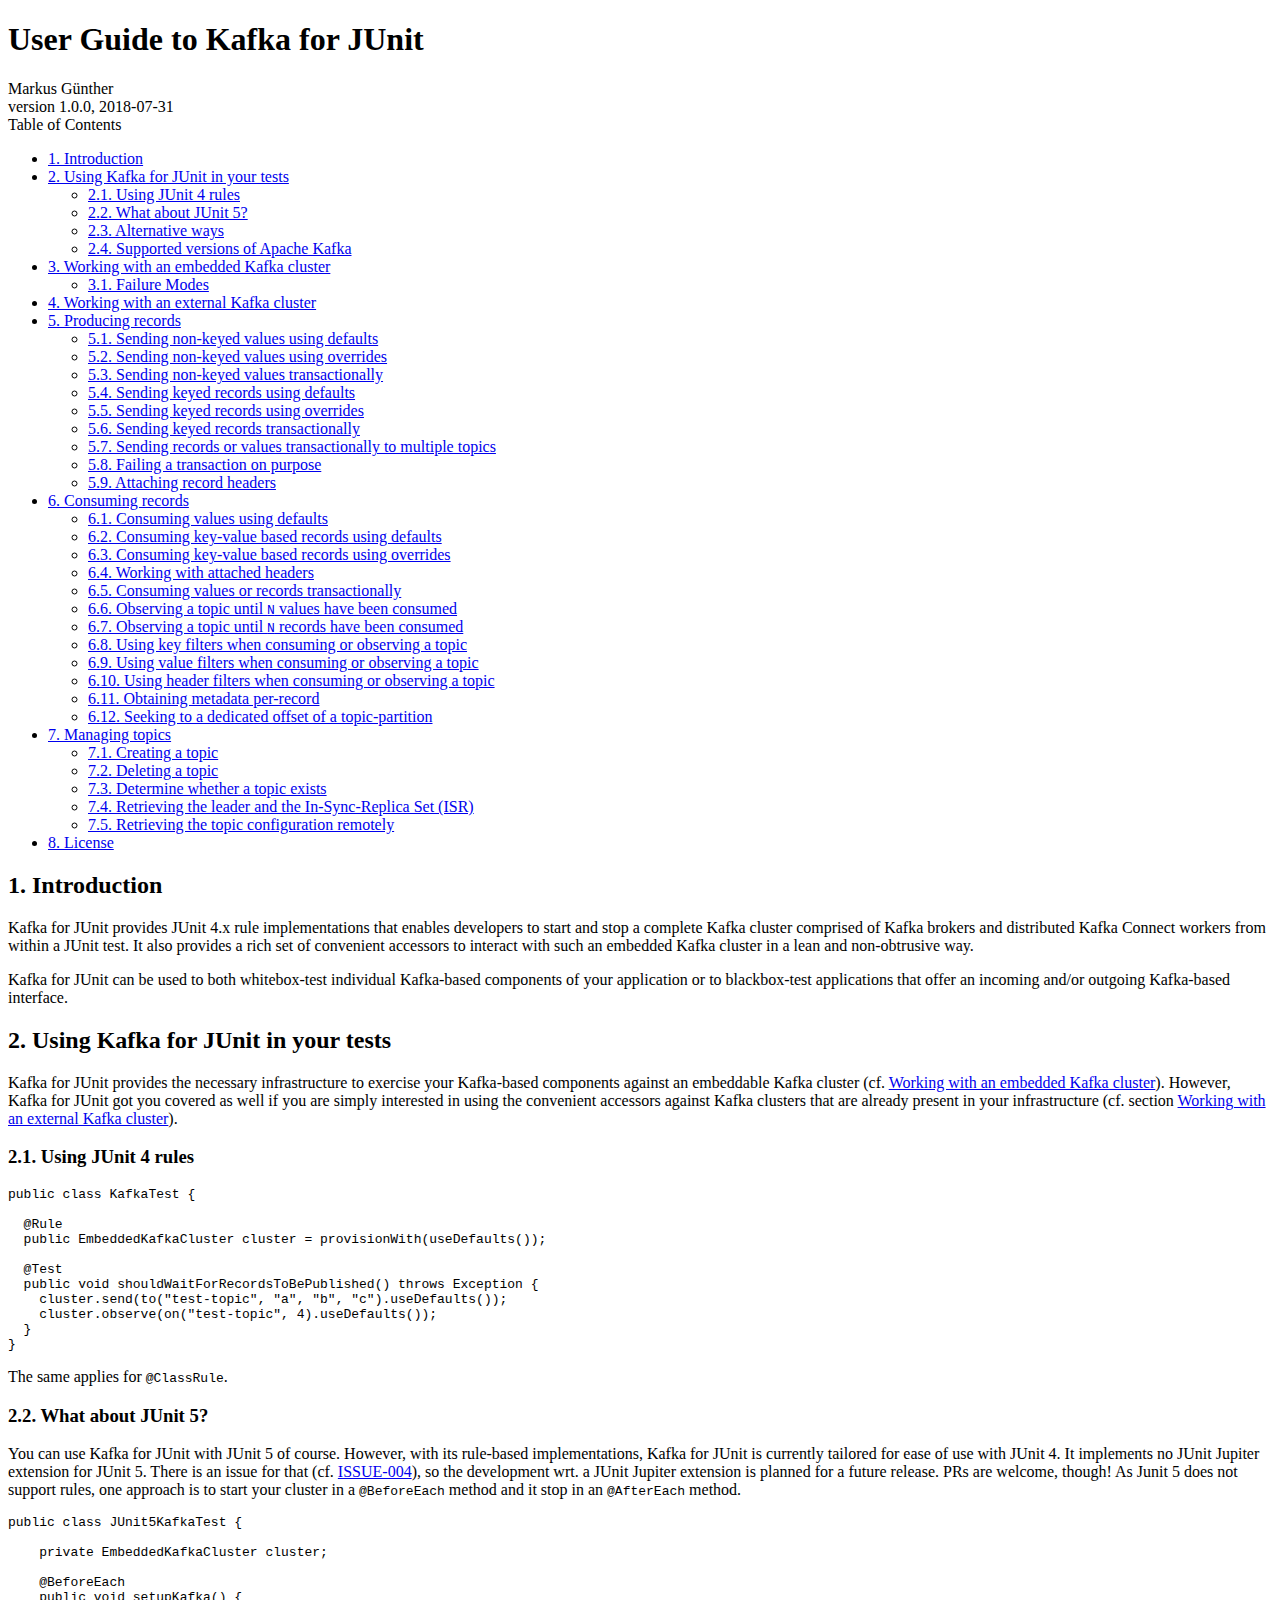
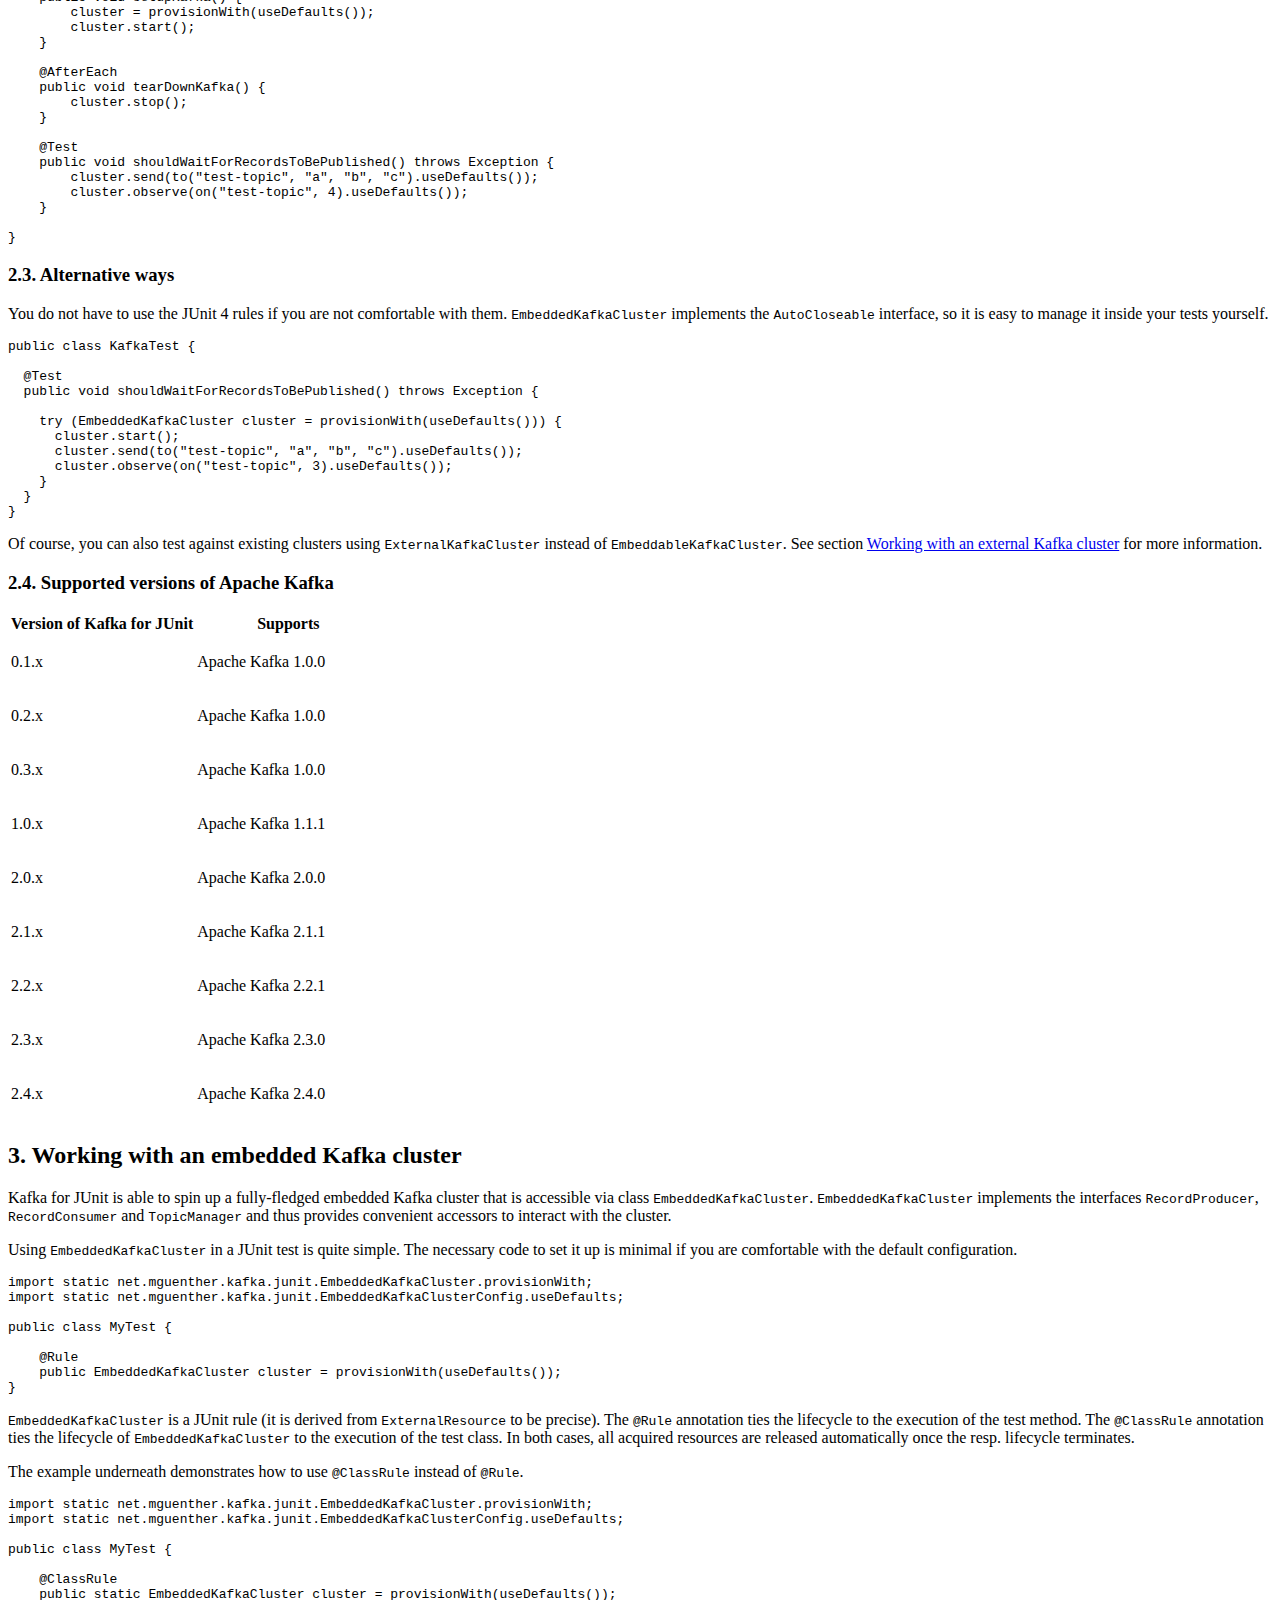
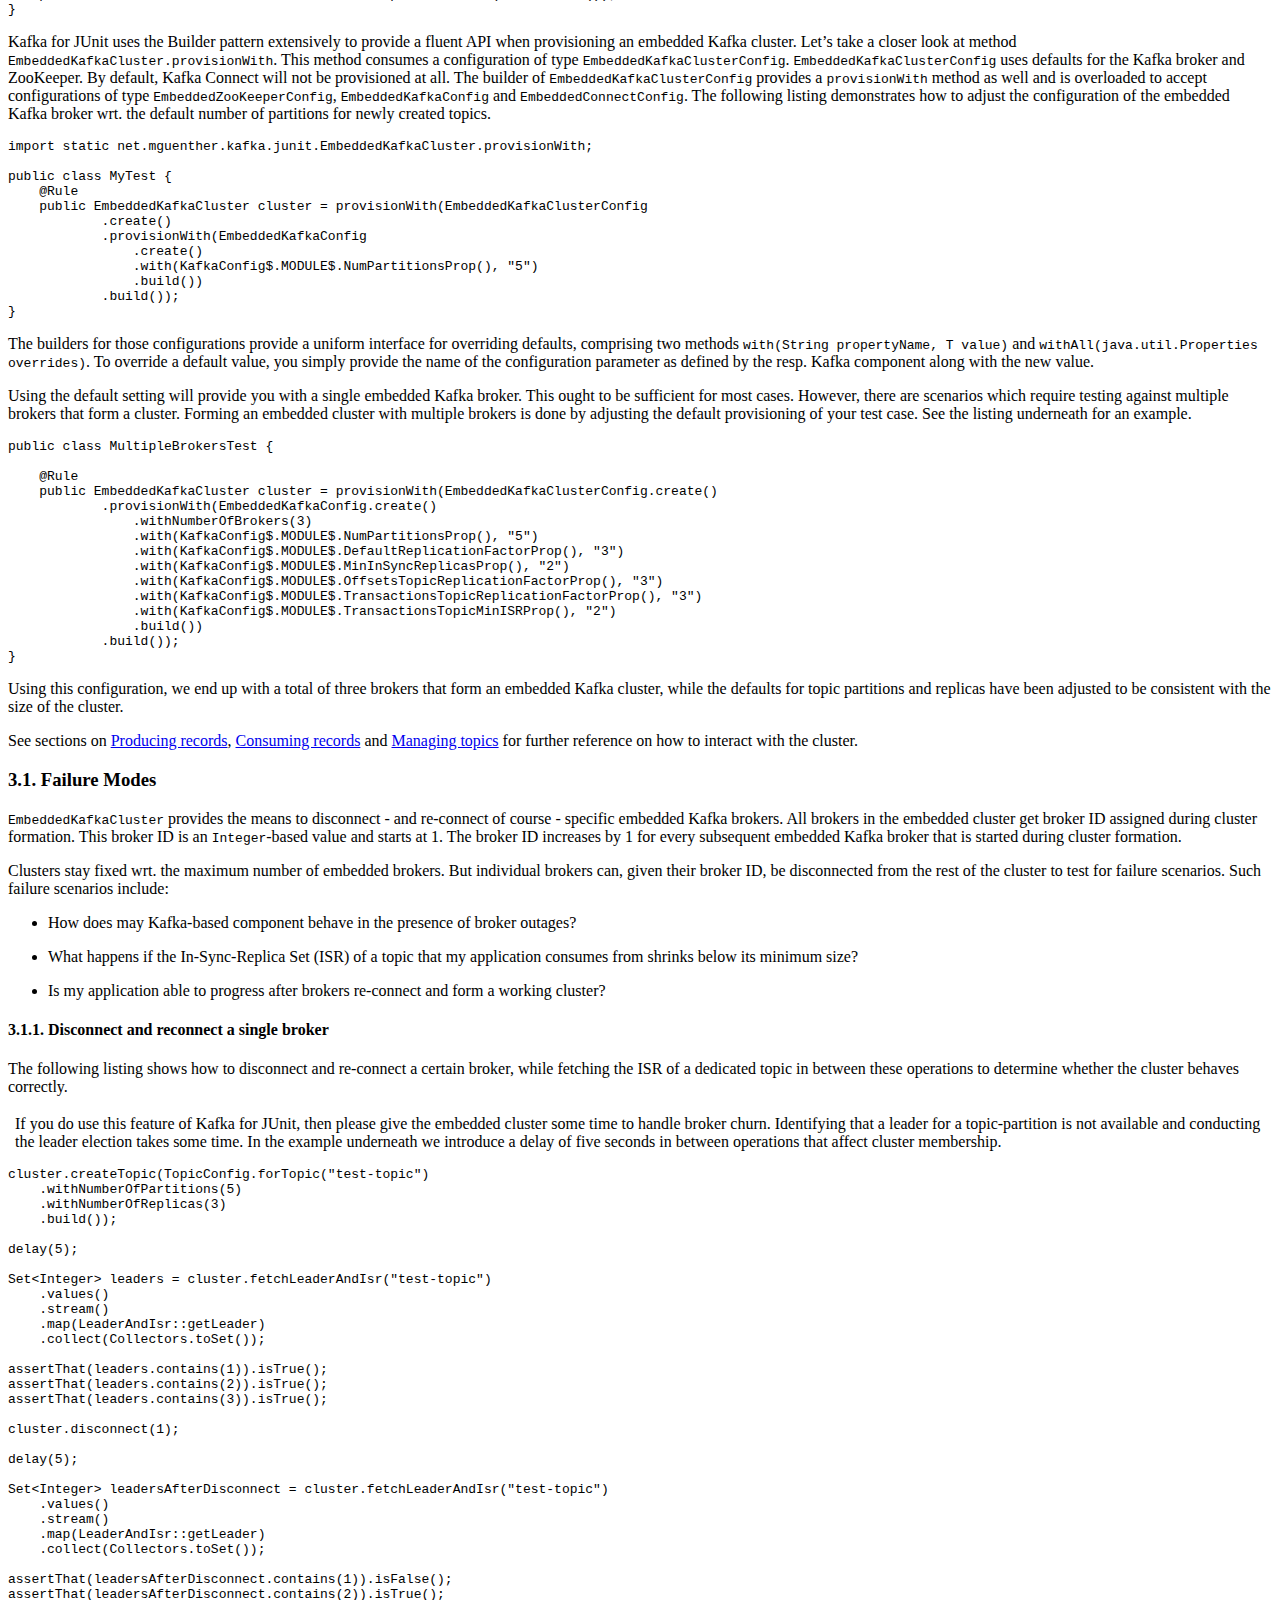
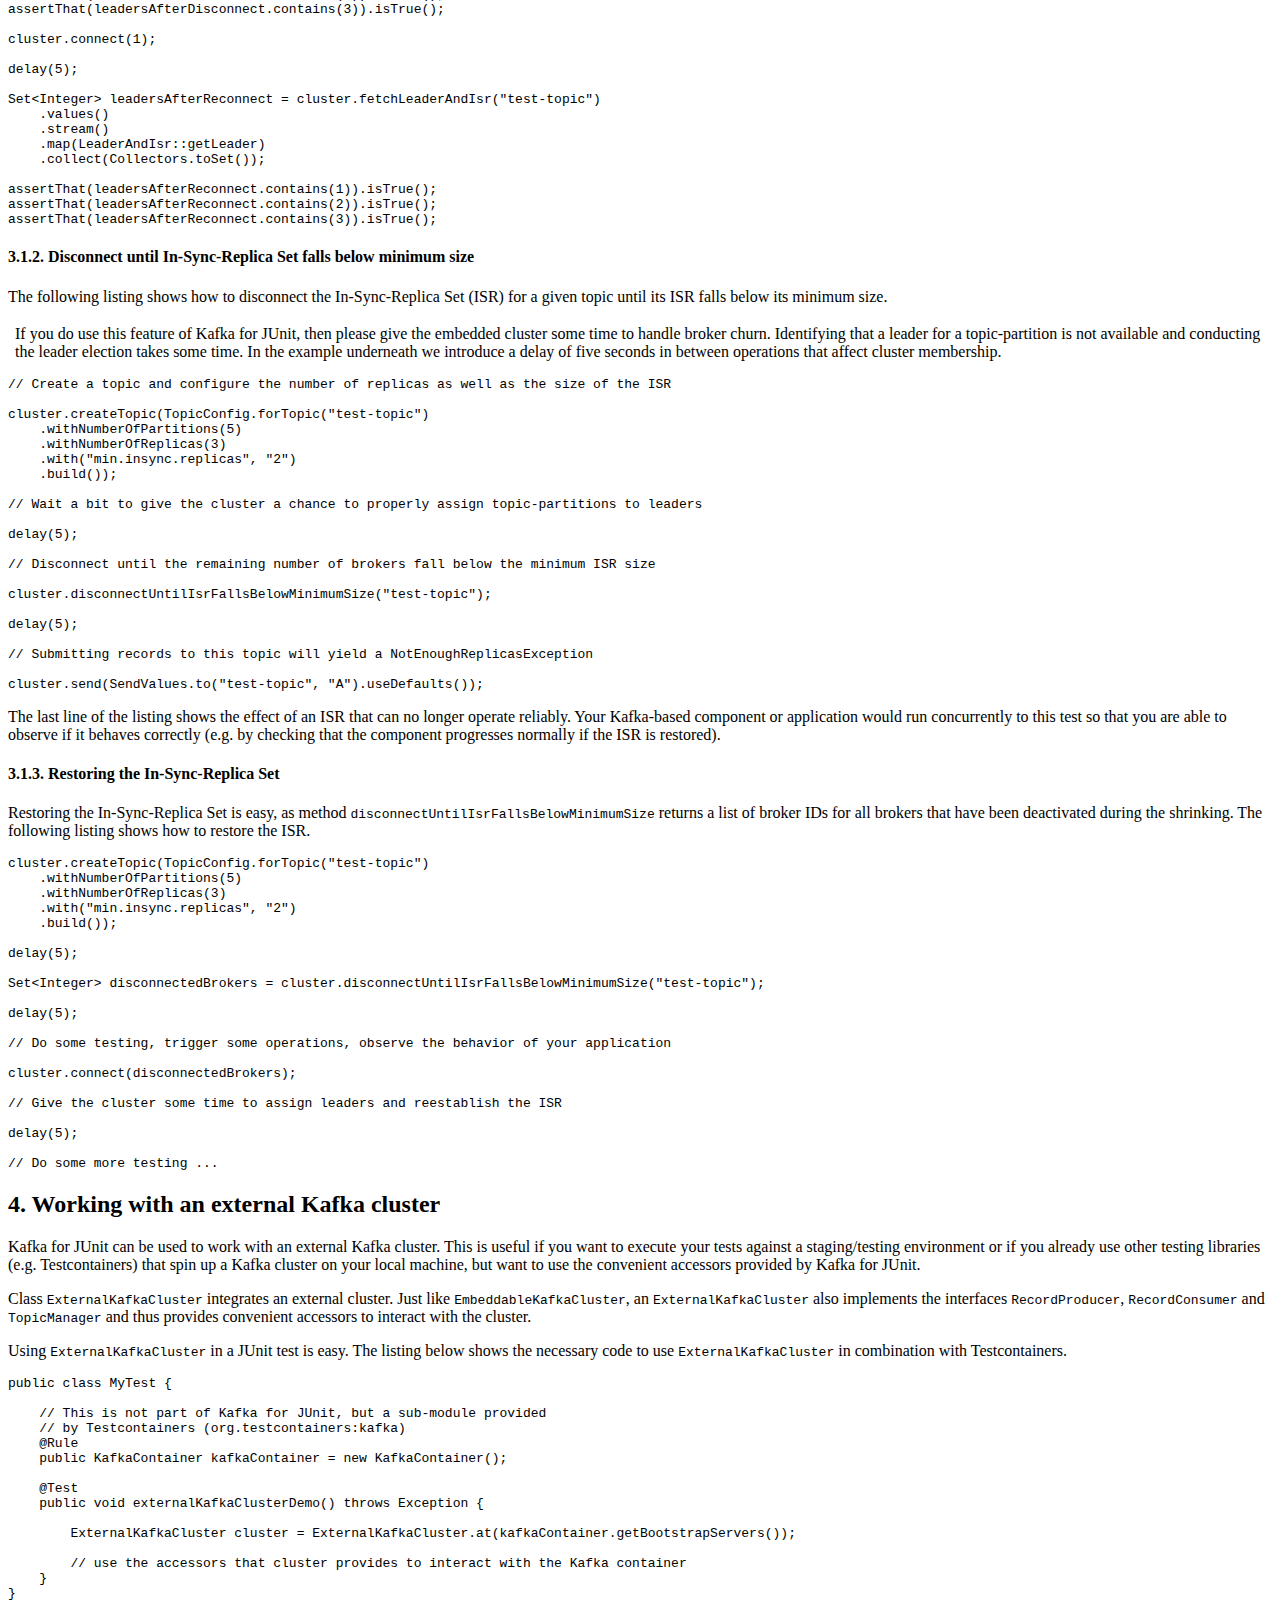
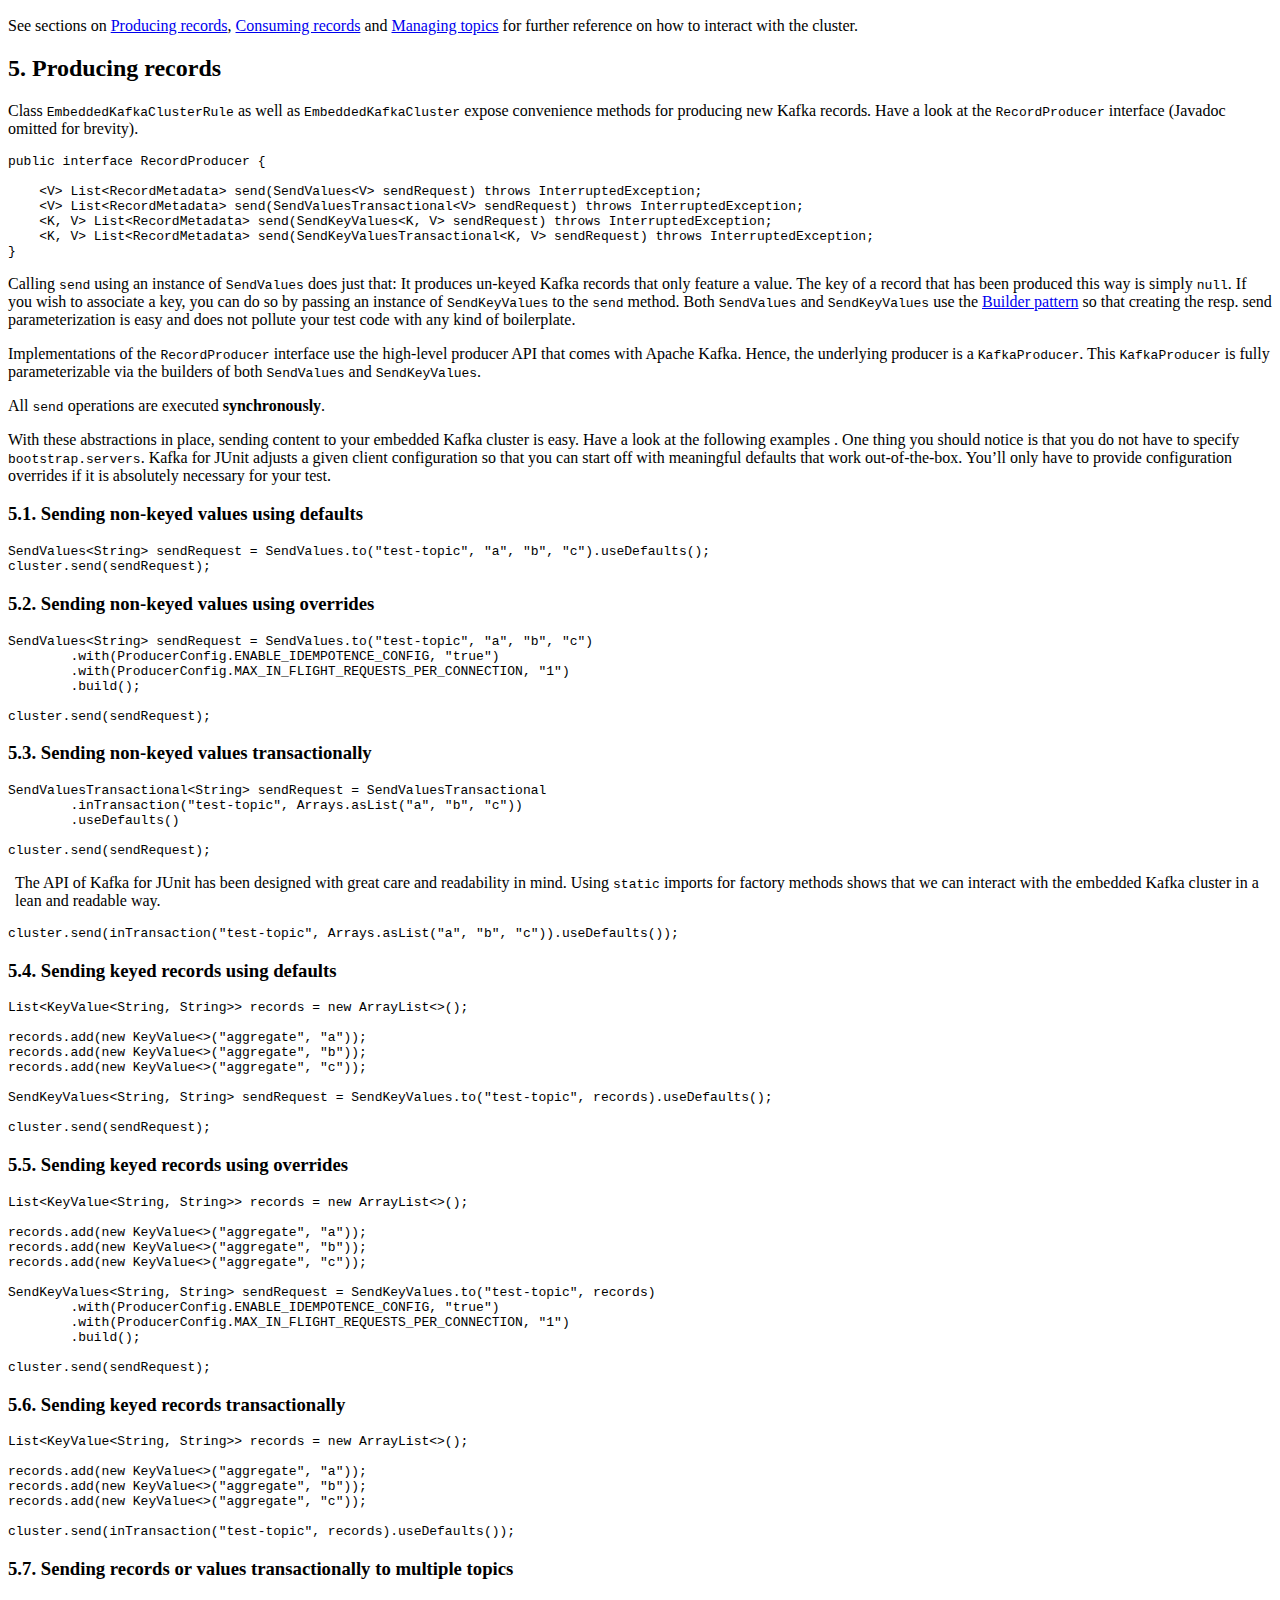
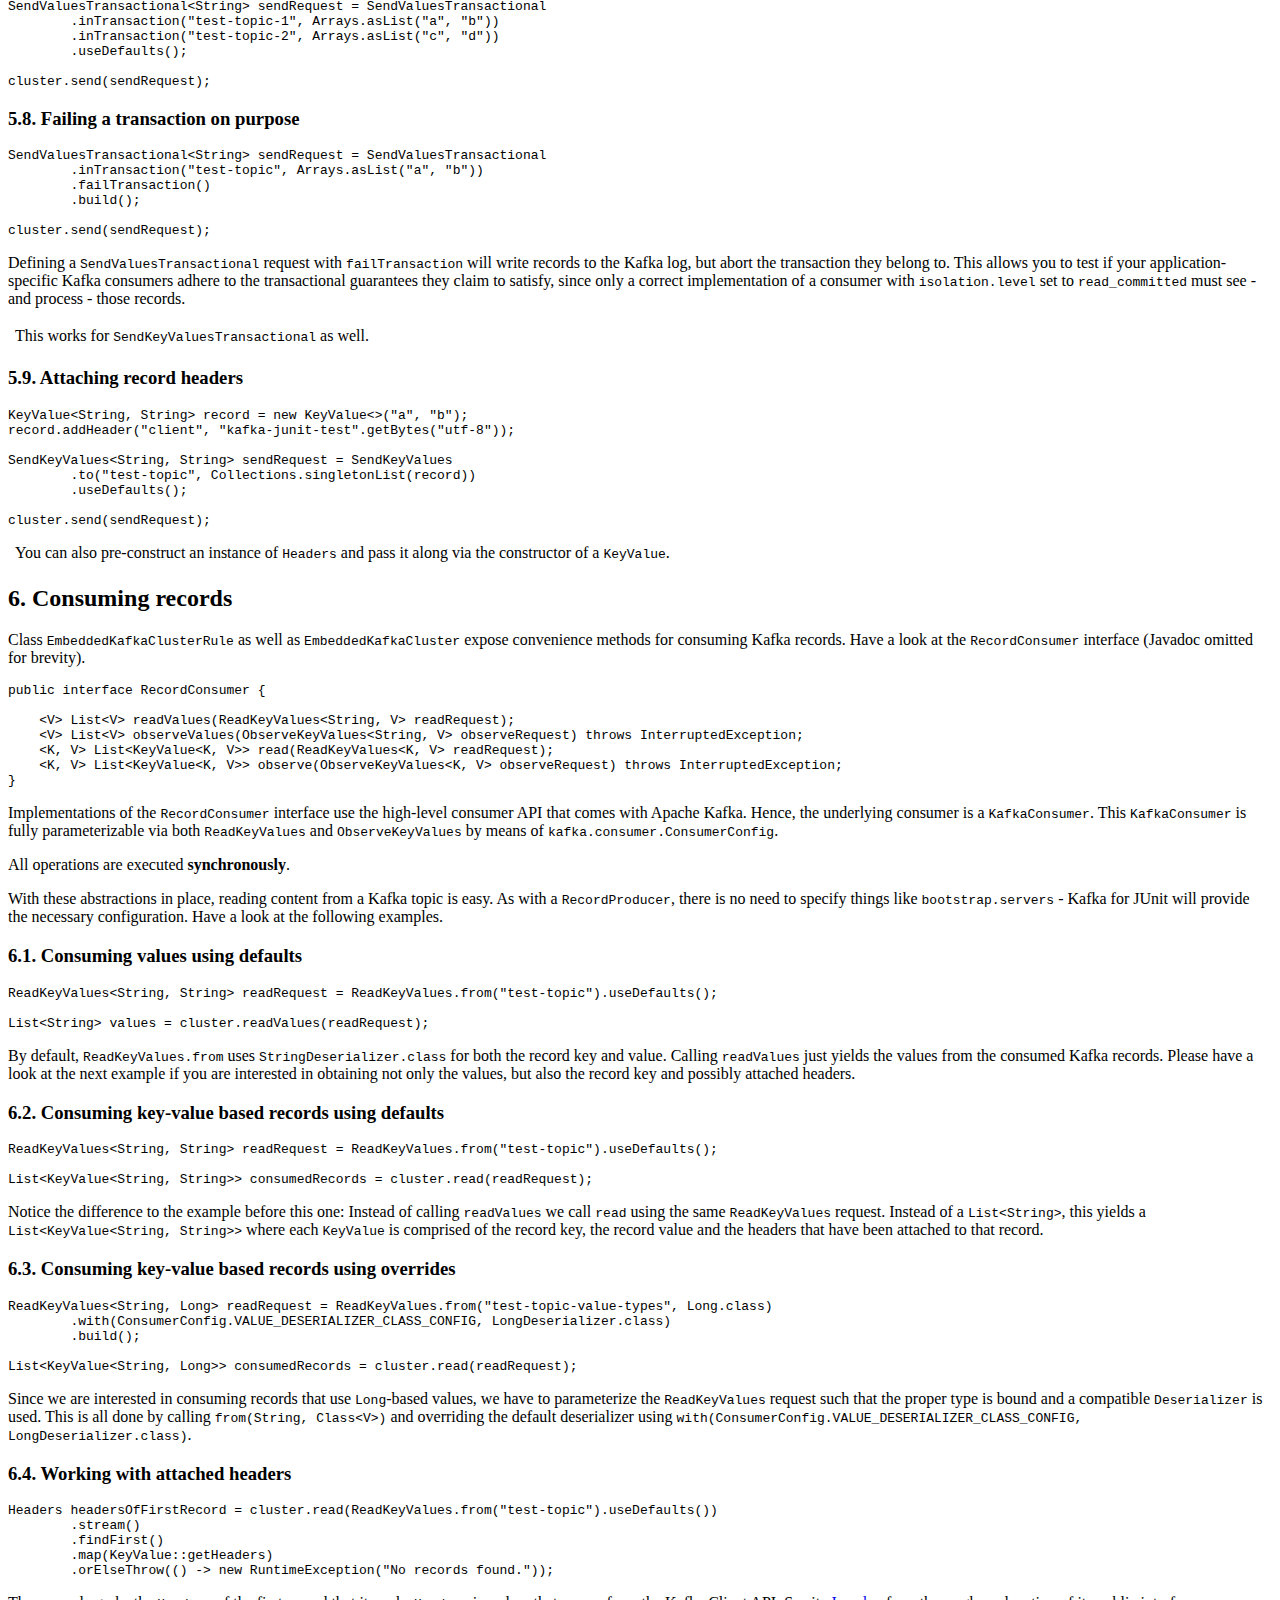
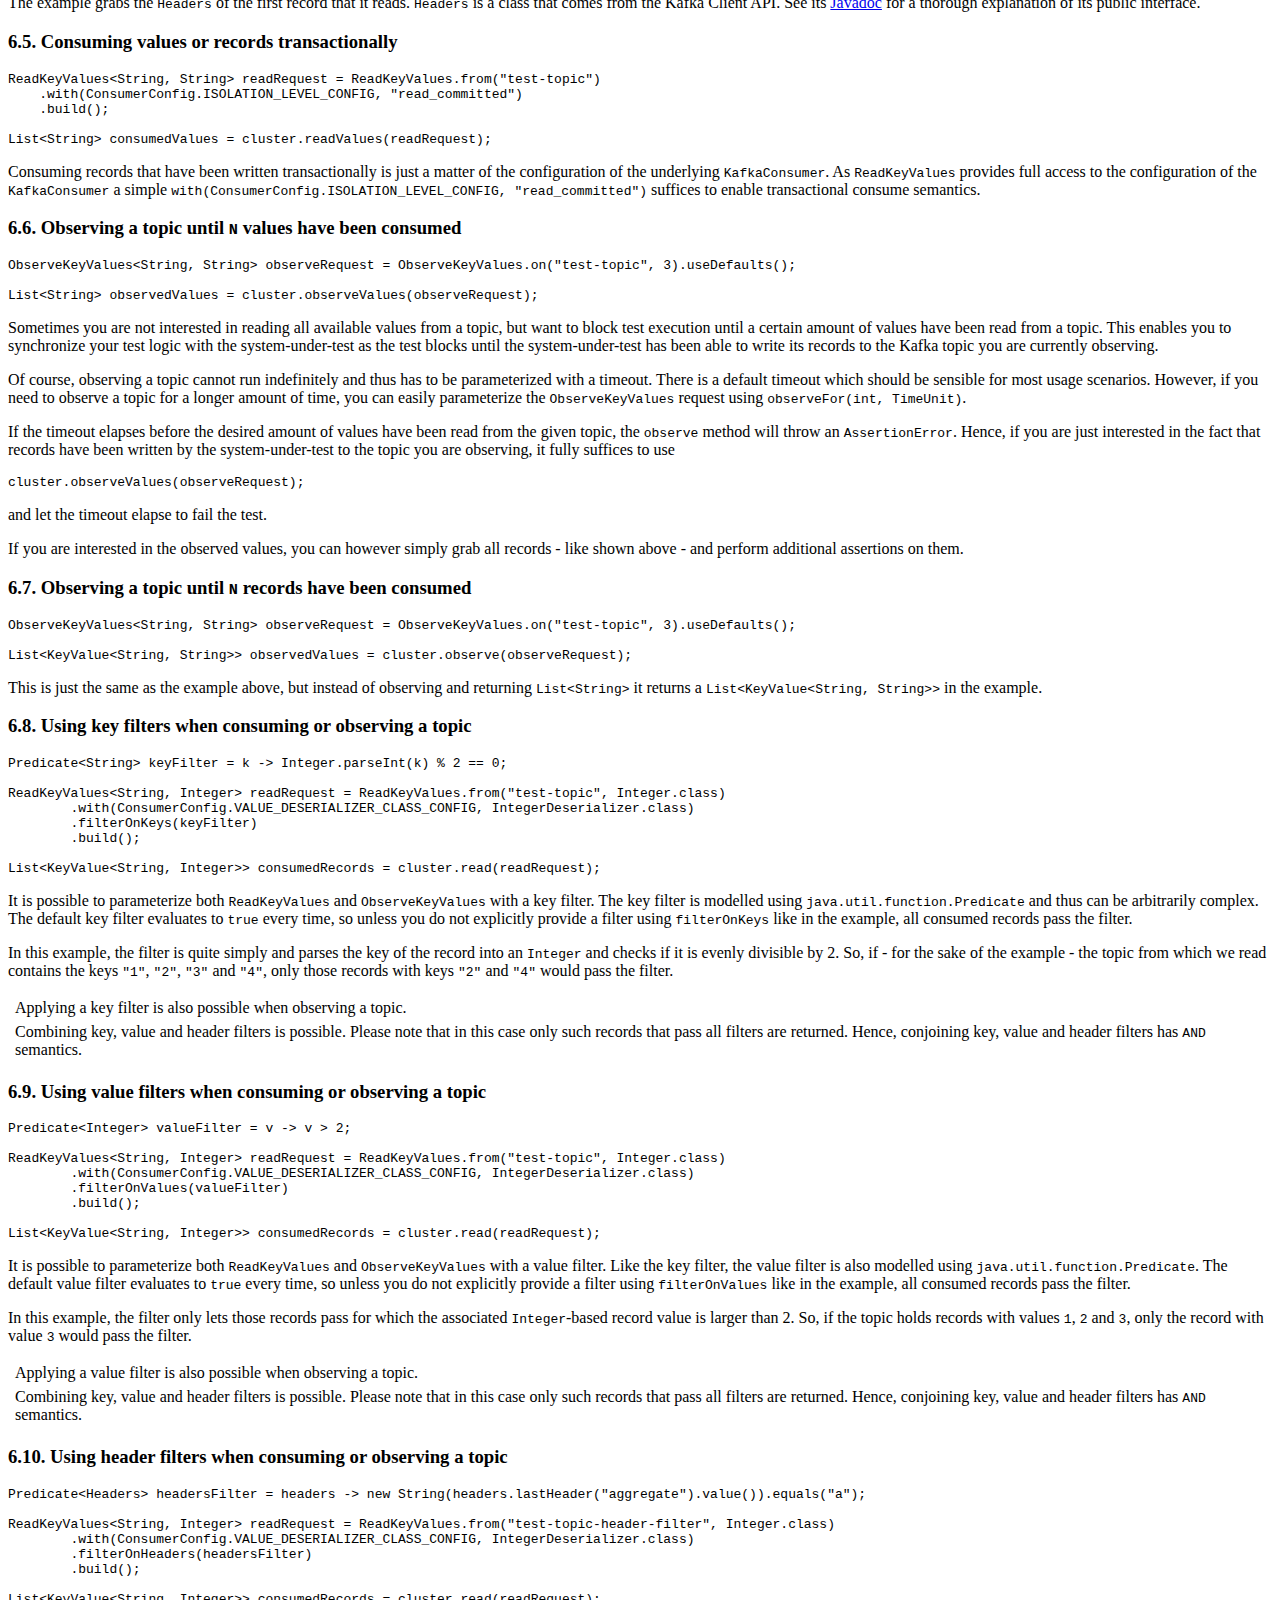
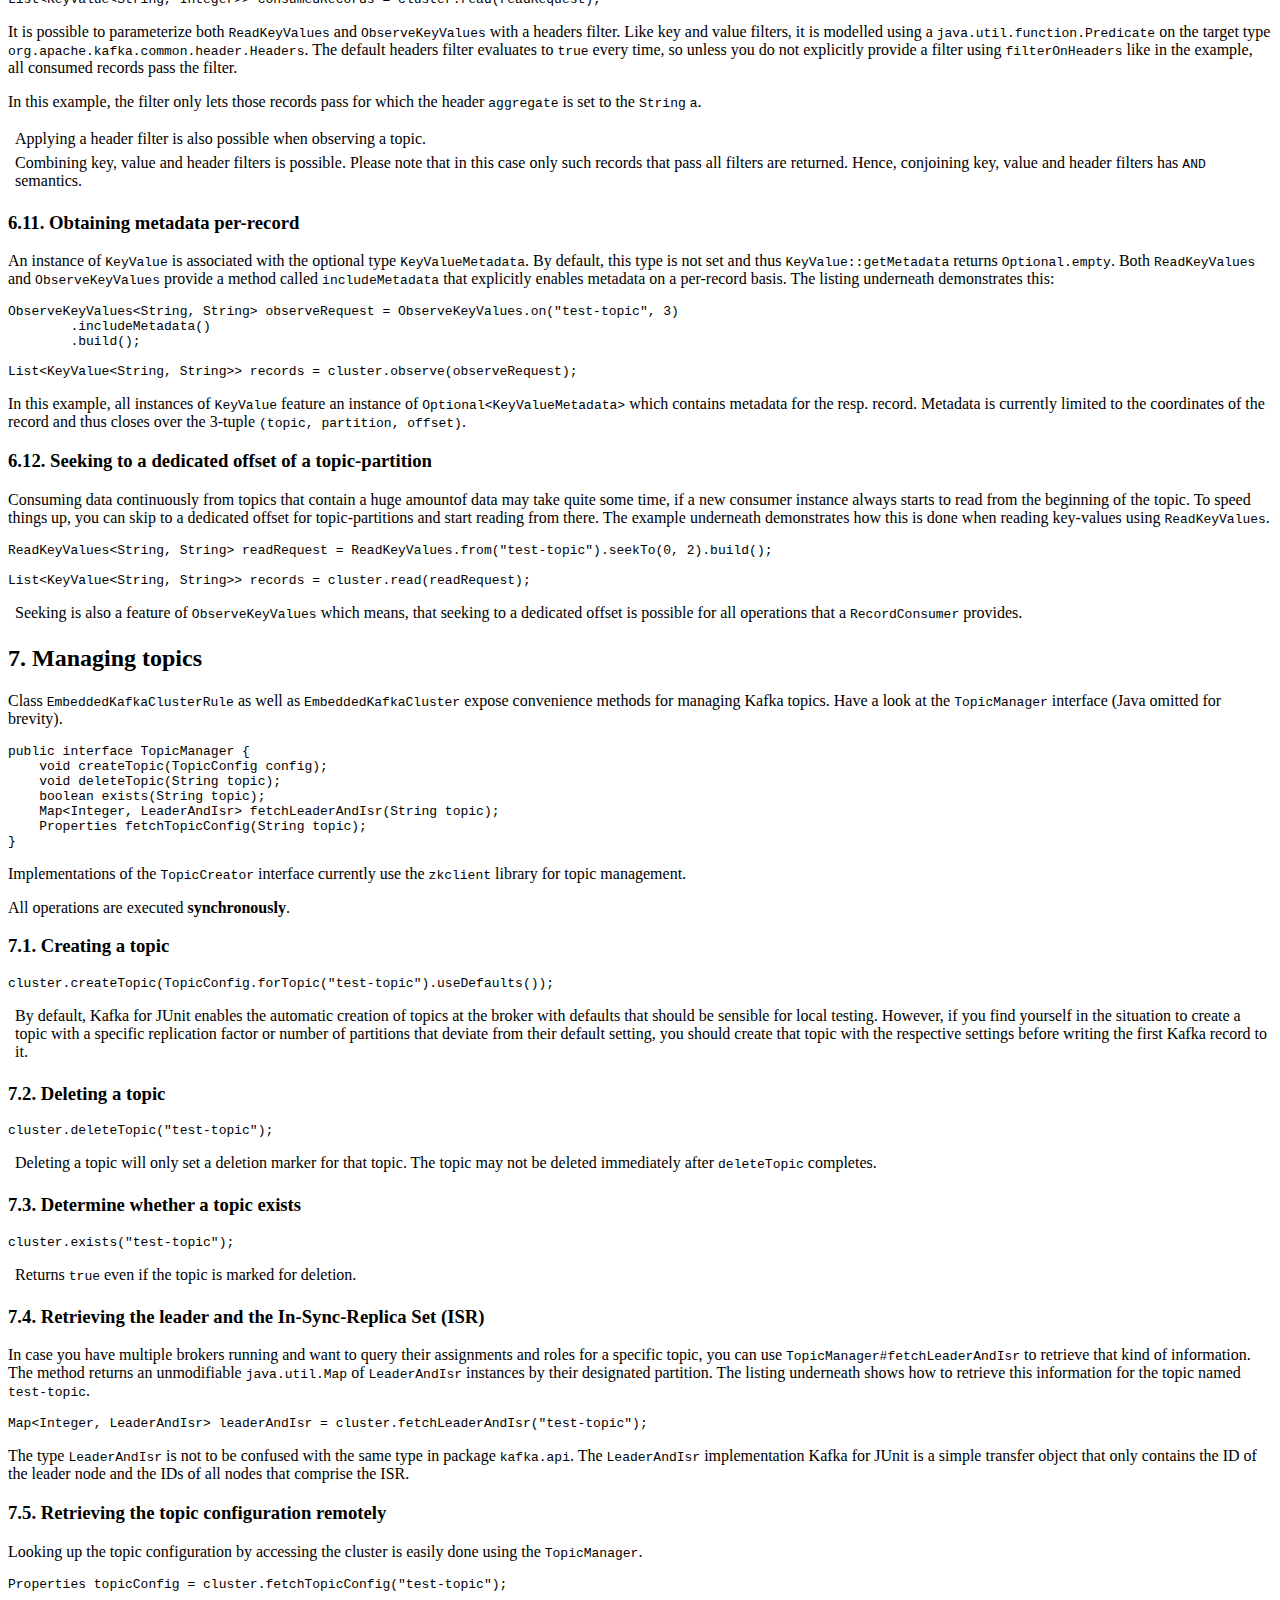
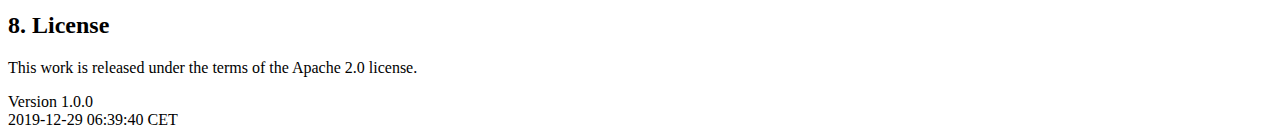
==== commit 0979d3f8: "Adds changes from issue #43" ====
--- a/index.html
+++ b/index.html
@@ -121,13 +121,40 @@
 <div class="sect2">
 <h3 id="_what_about_junit_5">2.2. What about JUnit 5?</h3>
 <div class="paragraph">
-<p>You can use Kafka for JUnit with JUnit 5 of course. However, with its rule-based implementations, Kafka for JUnit is currently tailored for ease of use with JUnit 4. It implements no JUnit Jupiter extension for JUnit 5. There is an issue for that (cf. <a href="https://github.com/mguenther/kafka-junit/issues/4">ISSUE-004</a>), so the development wrt. a JUnit Jupiter extension is planned for a future release. PRs are welcome, though!</p>
+<p>You can use Kafka for JUnit with JUnit 5 of course. However, with its rule-based implementations, Kafka for JUnit is currently tailored for ease of use with JUnit 4. It implements no JUnit Jupiter extension for JUnit 5. There is an issue for that (cf. <a href="https://github.com/mguenther/kafka-junit/issues/4">ISSUE-004</a>), so the development wrt. a JUnit Jupiter extension is planned for a future release. PRs are welcome, though!
+As Junit 5 does not support rules, one approach is to start your cluster in a <code>@BeforeEach</code> method and it stop in an <code>@AfterEach</code> method.</p>
+</div>
+<div class="listingblock">
+<div class="content">
+<pre class="highlight"><code class="language-java" data-lang="java">public class JUnit5KafkaTest {
+
+    private EmbeddedKafkaCluster cluster;
+
+    @BeforeEach
+    public void setupKafka() {
+        cluster = provisionWith(useDefaults());
+        cluster.start();
+    }
+
+    @AfterEach
+    public void tearDownKafka() {
+        cluster.stop();
+    }
+
+    @Test
+    public void shouldWaitForRecordsToBePublished() throws Exception {
+        cluster.send(to("test-topic", "a", "b", "c").useDefaults());
+        cluster.observe(on("test-topic", 4).useDefaults());
+    }
+
+}</code></pre>
+</div>
 </div>
 </div>
 <div class="sect2">
 <h3 id="_alternative_ways">2.3. Alternative ways</h3>
 <div class="paragraph">
-<p>You do not have to use the JUnit 4 rules if you are not comfortable with them or if you happen to use JUnit 5, which does not support rules any longer. <code>EmbeddedKafkaCluster</code> implements the <code>AutoCloseable</code> interface, so it is easy to manage it inside your tests yourself.</p>
+<p>You do not have to use the JUnit 4 rules if you are not comfortable with them. <code>EmbeddedKafkaCluster</code> implements the <code>AutoCloseable</code> interface, so it is easy to manage it inside your tests yourself.</p>
 </div>
 <div class="listingblock">
 <div class="content">
@@ -137,6 +164,7 @@
   public void shouldWaitForRecordsToBePublished() throws Exception {
 
     try (EmbeddedKafkaCluster cluster = provisionWith(useDefaults())) {
+      cluster.start();
       cluster.send(to("test-topic", "a", "b", "c").useDefaults());
       cluster.observe(on("test-topic", 3).useDefaults());
     }
@@ -177,6 +205,26 @@
 <tr>
 <td class="tableblock halign-left valign-top"><p class="tableblock">1.0.x</p></td>
 <td class="tableblock halign-left valign-top"><p class="tableblock">Apache Kafka 1.1.1</p></td>
+</tr>
+<tr>
+<td class="tableblock halign-left valign-top"><p class="tableblock">2.0.x</p></td>
+<td class="tableblock halign-left valign-top"><p class="tableblock">Apache Kafka 2.0.0</p></td>
+</tr>
+<tr>
+<td class="tableblock halign-left valign-top"><p class="tableblock">2.1.x</p></td>
+<td class="tableblock halign-left valign-top"><p class="tableblock">Apache Kafka 2.1.1</p></td>
+</tr>
+<tr>
+<td class="tableblock halign-left valign-top"><p class="tableblock">2.2.x</p></td>
+<td class="tableblock halign-left valign-top"><p class="tableblock">Apache Kafka 2.2.1</p></td>
+</tr>
+<tr>
+<td class="tableblock halign-left valign-top"><p class="tableblock">2.3.x</p></td>
+<td class="tableblock halign-left valign-top"><p class="tableblock">Apache Kafka 2.3.0</p></td>
+</tr>
+<tr>
+<td class="tableblock halign-left valign-top"><p class="tableblock">2.4.x</p></td>
+<td class="tableblock halign-left valign-top"><p class="tableblock">Apache Kafka 2.4.0</p></td>
 </tr>
 </tbody>
 </table>
@@ -322,7 +370,7 @@
 Set&lt;Integer&gt; leaders = cluster.fetchLeaderAndIsr("test-topic")
     .values()
     .stream()
-    .map(LeaderAndIsr::leader)
+    .map(LeaderAndIsr::getLeader)
     .collect(Collectors.toSet());
 
 assertThat(leaders.contains(1)).isTrue();
@@ -336,7 +384,7 @@
 Set&lt;Integer&gt; leadersAfterDisconnect = cluster.fetchLeaderAndIsr("test-topic")
     .values()
     .stream()
-    .map(LeaderAndIsr::leader)
+    .map(LeaderAndIsr::getLeader)
     .collect(Collectors.toSet());
 
 assertThat(leadersAfterDisconnect.contains(1)).isFalse();
@@ -350,7 +398,7 @@
 Set&lt;Integer&gt; leadersAfterReconnect = cluster.fetchLeaderAndIsr("test-topic")
     .values()
     .stream()
-    .map(LeaderAndIsr::leader)
+    .map(LeaderAndIsr::getLeader)
     .collect(Collectors.toSet());
 
 assertThat(leadersAfterReconnect.contains(1)).isTrue();
@@ -469,28 +517,6 @@
     }
 }</code></pre>
 </div>
-</div>
-<div class="paragraph">
-<p>Please note that if you want to additionally use the accessors as defined in <code>TopicManager</code>, you will have to provide the ZooKeeper connection string as well.</p>
-</div>
-<div class="listingblock">
-<div class="content">
-<pre class="highlight"><code class="language-java" data-lang="java">String bootstrapServers = ...;;
-String zkConnectString = ...;
-ExternalKafkaCluster cluster = ExternalKafkaCluster.at(bootstrapServers, zkConnectString);</code></pre>
-</div>
-</div>
-<div class="admonitionblock note">
-<table>
-<tr>
-<td class="icon">
-<i class="fa icon-note" title="Note"></i>
-</td>
-<td class="content">
-If you do not provide the ZooKeeper connect string when creating an instance of <code>ExternalKafkaCluster</code>, all methods provided by its <code>TopicManager</code> implementation will result in no-ops.
-</td>
-</tr>
-</table>
 </div>
 <div class="paragraph">
 <p>See sections on <a href="#section:producing-records">Producing records</a>, <a href="#section:consuming-records">Consuming records</a> and <a href="#section:managing-topics">Managing topics</a> for further reference on how to interact with the cluster.</p>
@@ -1110,7 +1136,7 @@
 </div>
 </div>
 <div class="paragraph">
-<p><code>LeaderAndIsr</code> is a type from the Kafka API. Please consult its documentation for further details.</p>
+<p>The type <code>LeaderAndIsr</code> is not to be confused with the same type in package <code>kafka.api</code>. The <code>LeaderAndIsr</code> implementation Kafka for JUnit is a simple transfer object that only contains the ID of the leader node and the IDs of all nodes that comprise the ISR.</p>
 </div>
 </div>
 <div class="sect2">
@@ -1138,7 +1164,7 @@
 <div id="footer">
 <div id="footer-text">
 Version 1.0.0<br>
- 2018-07-31 21:13:30 CEST
+ 2019-12-29 06:39:40 CET
 </div>
 </div>
 </body>
